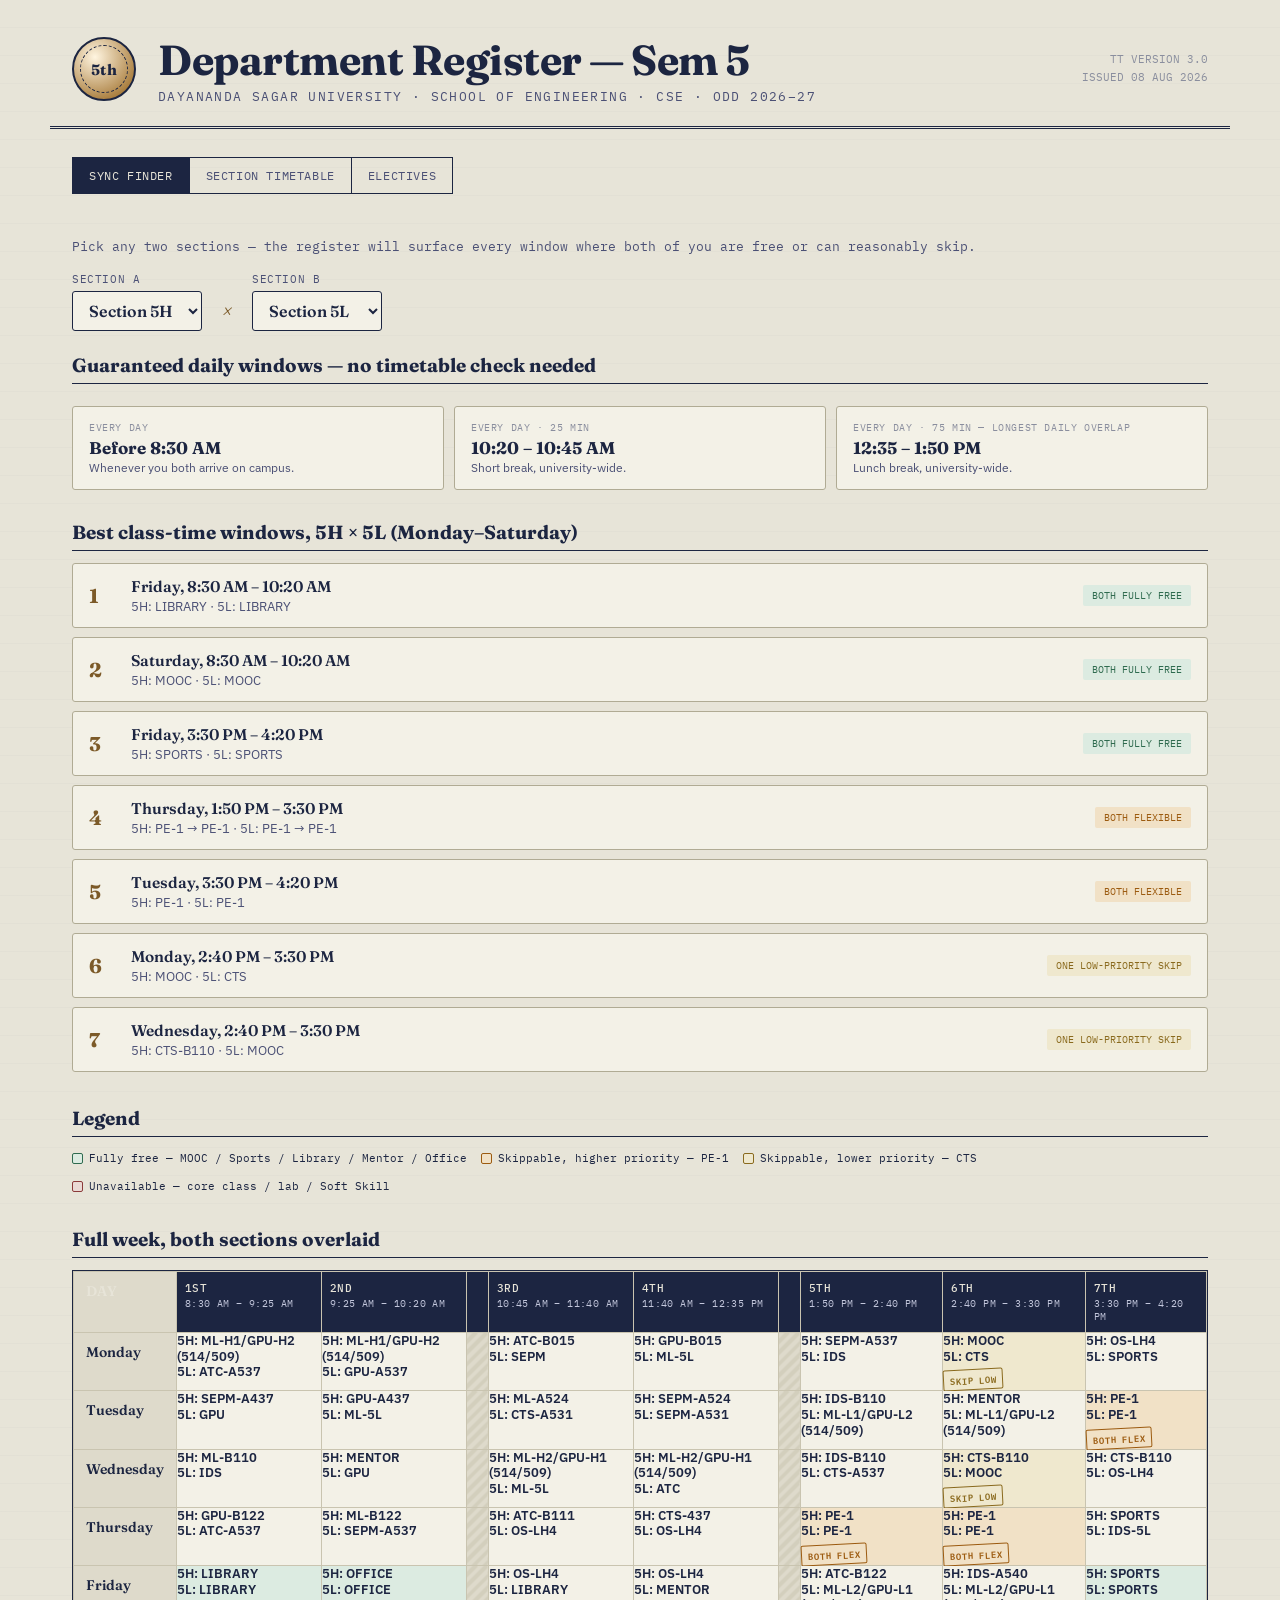
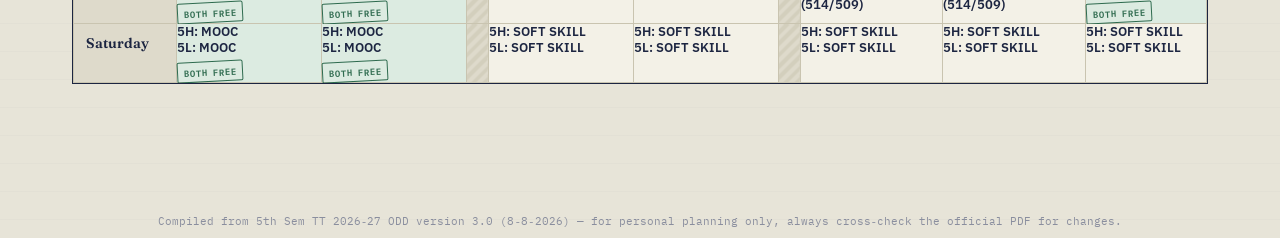
==== DSU_Sem5_Timetable_Site.html @ 432cd20d "Initial commit for Wormhole timetable" ====
<!DOCTYPE html>
<html lang="en">
<head>
<meta charset="UTF-8">
<meta name="viewport" content="width=device-width, initial-scale=1.0">
<title>5th Sem CSE — Register</title>
<link rel="preconnect" href="https://fonts.googleapis.com">
<link href="https://fonts.googleapis.com/css2?family=Fraunces:ital,opsz,wght@0,9..144,400;0,9..144,600;0,9..144,700;1,9..144,500&family=IBM+Plex+Sans:wght@400;500;600;700&family=IBM+Plex+Mono:wght@400;500;600&display=swap" rel="stylesheet">
<style>
  :root{
    --paper:#E7E4D8;
    --paper-2:#DEDACB;
    --card:#F3F1E7;
    --ink:#1C2541;
    --ink-soft:#4B5075;
    --ink-faint:#8A8E9E;
    --brass:#A97D3D;
    --brass-deep:#7C5A28;
    --free:#2F6B4F;
    --free-bg:#DCEBE1;
    --skiphigh:#9C5B10;
    --skiphigh-bg:#F1E1C6;
    --skiplow:#8A6A1E;
    --skiplow-bg:#EFE8CE;
    --locked:#8B3A3A;
    --locked-bg:#EAD9D4;
    --line:#C9C4B0;
    --line-strong:#B0AB94;
    --radius:3px;
  }
  *{box-sizing:border-box;}
  html{scroll-behavior:smooth;}
  body{
    margin:0;
    background:
      repeating-linear-gradient(180deg, transparent, transparent 27px, rgba(28,37,65,0.045) 28px),
      var(--paper);
    color:var(--ink);
    font-family:'IBM Plex Sans', sans-serif;
    -webkit-font-smoothing:antialiased;
  }
  a{color:inherit;}
  .wrap{max-width:1180px;margin:0 auto;padding:0 22px 90px;}

  /* ===== HEADER / LETTERHEAD ===== */
  header.letterhead{
    border-bottom:3px double var(--ink);
    padding:34px 22px 22px;
    max-width:1180px;
    margin:0 auto;
  }
  .letterhead-row{
    display:flex;
    align-items:center;
    gap:22px;
  }
  .seal{
    width:64px;height:64px;flex:0 0 64px;
    border-radius:50%;
    border:2px solid var(--ink);
    display:flex;align-items:center;justify-content:center;
    position:relative;
    background:radial-gradient(circle at 35% 30%, #fff5e0, var(--brass) 78%);
  }
  .seal:before{
    content:"";
    position:absolute;inset:6px;
    border:1px dashed var(--ink);
    border-radius:50%;
  }
  .seal span{
    font-family:'Fraunces', serif;
    font-weight:700;
    font-size:15px;
    color:var(--ink);
    letter-spacing:0.5px;
  }
  .letterhead h1{
    font-family:'Fraunces', serif;
    font-weight:700;
    font-size:clamp(28px,4.4vw,42px);
    margin:0 0 2px;
    letter-spacing:-0.5px;
  }
  .letterhead .sub{
    font-family:'IBM Plex Mono', monospace;
    font-size:12.5px;
    text-transform:uppercase;
    letter-spacing:1.4px;
    color:var(--ink-soft);
  }
  .letterhead .file-tag{
    margin-left:auto;
    text-align:right;
    font-family:'IBM Plex Mono', monospace;
    font-size:11px;
    color:var(--ink-faint);
    line-height:1.6;
  }

  /* ===== NAV ===== */
  nav.tabs{
    display:flex;
    gap:0;
    margin:28px auto 0;
    max-width:1180px;
    padding:0 22px;
    flex-wrap:wrap;
  }
  .navbtn{
    font-family:'IBM Plex Mono', monospace;
    font-size:12px;
    letter-spacing:0.6px;
    text-transform:uppercase;
    background:none;
    border:1px solid var(--ink);
    border-right:none;
    padding:10px 16px;
    cursor:pointer;
    color:var(--ink-soft);
  }
  nav.tabs .navbtn:last-child{border-right:1px solid var(--ink);}
  .navbtn.active{background:var(--ink);color:var(--paper);}
  .navbtn:hover:not(.active){background:rgba(28,37,65,0.08);}

  section.view{display:none;padding-top:26px;}
  section.view.active{display:block;}

  /* ===== SECTION PICKER (pigeonhole tags) ===== */
  .pigeonholes{
    display:flex;flex-wrap:wrap;gap:8px;margin:6px 0 26px;
  }
  .tag{
    font-family:'Fraunces', serif;
    font-weight:600;
    font-size:15px;
    padding:8px 14px 7px;
    background:var(--card);
    border:1px solid var(--line-strong);
    border-radius:var(--radius);
    cursor:pointer;
    position:relative;
    color:var(--ink-soft);
    box-shadow:2px 2px 0 rgba(28,37,65,0.06);
  }
  .tag small{display:block;font-family:'IBM Plex Mono',monospace;font-weight:400;font-size:9.5px;letter-spacing:0.5px;color:var(--ink-faint);margin-top:1px;}
  .tag.active{
    background:var(--ink);color:#fff;border-color:var(--ink);
    box-shadow:2px 2px 0 var(--brass);
  }
  .tag.active small{color:#cfd3e8;}

  .panel-title{
    font-family:'Fraunces', serif;
    font-weight:700;
    font-size:26px;
    margin:0 0 2px;
  }
  .panel-meta{
    font-family:'IBM Plex Mono', monospace;
    font-size:12.5px;
    color:var(--ink-soft);
    margin-bottom:18px;
    display:flex;gap:18px;flex-wrap:wrap;
  }
  .panel-meta b{color:var(--ink);}

  /* ===== TIMETABLE GRID ===== */
  .grid-scroll{overflow-x:auto;border:1px solid var(--ink);background:var(--card);}
  table.tt{border-collapse:collapse;width:100%;min-width:900px;}
  table.tt th, table.tt td{border:1px solid var(--line);padding:0;text-align:left;vertical-align:top;}
  table.tt thead th{
    background:var(--ink);color:var(--paper);
    font-family:'IBM Plex Mono',monospace;
    font-size:10.5px;letter-spacing:0.4px;text-transform:uppercase;
    padding:9px 8px;font-weight:500;
  }
  table.tt thead th .t{display:block;font-size:9.5px;color:#c3c7dc;margin-top:2px;font-weight:400;}
  table.tt th.daycol, table.tt td.daycol{
    background:var(--paper-2);
    font-family:'Fraunces',serif;font-weight:600;font-size:14px;
    padding:10px 12px;white-space:nowrap;
  }
  th.breakcol, td.breakcol{
    background:repeating-linear-gradient(135deg,var(--paper-2),var(--paper-2) 4px,#d3cfbd 4px,#d3cfbd 8px);
    width:22px;min-width:22px;
  }
  td.cell{padding:7px 8px;font-size:12.5px;position:relative;min-width:118px;}
  .cell .lbl{font-family:'IBM Plex Sans';font-weight:600;font-size:12.5px;line-height:1.25;color:var(--ink);}
  .stamp{
    display:inline-block;
    margin-top:5px;
    font-family:'IBM Plex Mono',monospace;
    font-size:9px;font-weight:600;letter-spacing:0.8px;text-transform:uppercase;
    padding:1.5px 6px;
    border:1.3px solid currentColor;
    border-radius:2px;
    transform:rotate(-3deg);
  }
  .cat-free .stamp{color:var(--free);}
  .cat-skiphigh .stamp{color:var(--skiphigh);}
  .cat-skiplow .stamp{color:var(--skiplow);}
  .cat-office .stamp{color:var(--locked);}
  td.cell.cat-free{background:var(--free-bg);}
  td.cell.cat-skiphigh{background:var(--skiphigh-bg);}
  td.cell.cat-skiplow{background:var(--skiplow-bg);}
  td.cell.cat-office{background:var(--locked-bg);}
  td.cell.cat-fixed{background:var(--card);}
  td.cell.cat-soft{background:var(--card);color:var(--ink-faint);}

  .legend{display:flex;flex-wrap:wrap;gap:14px;margin:14px 0 6px;font-family:'IBM Plex Mono',monospace;font-size:11px;}
  .legend span{display:inline-flex;align-items:center;gap:6px;}
  .swatch{width:11px;height:11px;border-radius:2px;display:inline-block;border:1px solid rgba(0,0,0,0.25);}

  /* ===== COURSE TABLE ===== */
  .courses{margin-top:34px;}
  h2.section-h{
    font-family:'Fraunces',serif;font-weight:700;font-size:19px;
    border-bottom:1.5px solid var(--ink);padding-bottom:6px;margin:0 0 12px;
  }
  table.courses-tbl{width:100%;border-collapse:collapse;background:var(--card);border:1px solid var(--line-strong);}
  table.courses-tbl th{
    text-align:left;background:var(--paper-2);font-family:'IBM Plex Mono',monospace;
    font-size:10.5px;text-transform:uppercase;letter-spacing:0.5px;padding:8px 10px;border:1px solid var(--line);
  }
  table.courses-tbl td{padding:9px 10px;border:1px solid var(--line);font-size:13px;vertical-align:top;}
  table.courses-tbl td.code{font-family:'IBM Plex Mono',monospace;font-size:11.5px;color:var(--ink-soft);white-space:nowrap;}
  table.courses-tbl tr.lab td{background:rgba(169,125,61,0.07);font-size:12px;color:var(--ink-soft);}
  table.courses-tbl tr.lab td.code{padding-left:22px;}

  /* ===== COMPARE VIEW ===== */
  .compare-controls{display:flex;gap:20px;align-items:flex-end;flex-wrap:wrap;margin-bottom:22px;}
  .select-block label{display:block;font-family:'IBM Plex Mono',monospace;font-size:10.5px;text-transform:uppercase;letter-spacing:0.6px;color:var(--ink-soft);margin-bottom:5px;}
  select{
    font-family:'Fraunces',serif;font-weight:600;font-size:16px;
    background:var(--card);border:1px solid var(--ink);padding:8px 12px;border-radius:var(--radius);color:var(--ink);
  }
  .versus{font-family:'Fraunces',serif;font-style:italic;font-size:20px;color:var(--brass-deep);padding-bottom:8px;}

  .daily-anchors{
    display:grid;grid-template-columns:repeat(auto-fit,minmax(190px,1fr));gap:10px;margin:22px 0 30px;
  }
  .anchor-card{
    border:1px solid var(--line-strong);background:var(--card);padding:14px 16px;border-radius:var(--radius);
  }
  .anchor-card .k{font-family:'IBM Plex Mono',monospace;font-size:10px;text-transform:uppercase;letter-spacing:0.6px;color:var(--ink-faint);}
  .anchor-card .v{font-family:'Fraunces',serif;font-weight:700;font-size:17px;margin-top:3px;}
  .anchor-card .d{font-size:12px;color:var(--ink-soft);margin-top:2px;}

  .rank-list{list-style:none;margin:0;padding:0;}
  .rank-item{
    display:flex;gap:14px;align-items:center;
    border:1px solid var(--line-strong);background:var(--card);
    padding:13px 16px;margin-bottom:9px;border-radius:var(--radius);
  }
  .rank-num{
    font-family:'Fraunces',serif;font-weight:700;font-size:20px;color:var(--brass-deep);
    width:28px;flex:0 0 28px;
  }
  .rank-body{flex:1;}
  .rank-when{font-family:'Fraunces',serif;font-weight:600;font-size:15.5px;}
  .rank-why{font-size:12.5px;color:var(--ink-soft);margin-top:2px;}
  .rank-score{font-family:'IBM Plex Mono',monospace;font-size:10px;text-transform:uppercase;padding:4px 9px;border-radius:2px;white-space:nowrap;}
  .score-3{background:var(--free-bg);color:var(--free);}
  .score-2{background:var(--skiphigh-bg);color:var(--skiphigh);}
  .score-1{background:var(--skiplow-bg);color:var(--skiplow);}

  footer{
    text-align:center;font-family:'IBM Plex Mono',monospace;font-size:11px;color:var(--ink-faint);
    padding:40px 20px 10px;
  }

  @media(max-width:640px){
    .letterhead-row{flex-wrap:wrap;}
    .file-tag{margin-left:0;text-align:left;}
    .panel-title{font-size:21px;}
  }

  :focus-visible{outline:2.5px solid var(--brass-deep);outline-offset:2px;}
</style>
</head>
<body>

<header class="letterhead">
  <div class="letterhead-row">
    <div class="seal"><span>5th</span></div>
    <div>
      <h1>Department Register — Sem 5</h1>
      <div class="sub">Dayananda Sagar University · School of Engineering · CSE · Odd 2026–27</div>
    </div>
    <div class="file-tag">TT VERSION 3.0<br>ISSUED 08&nbsp;AUG&nbsp;2026</div>
  </div>
</header>

<nav class="tabs">
  <button class="navbtn active" data-view="sync">Sync Finder</button>
  <button class="navbtn" data-view="section">Section Timetable</button>
  <button class="navbtn" data-view="electives">Electives</button>
</nav>

<div class="wrap">

  <!-- ===================== SYNC FINDER VIEW ===================== -->
  <section class="view active" id="view-sync">
    <p class="panel-meta" style="margin-top:18px;">Pick any two sections — the register will surface every window where both of you are free or can reasonably skip.</p>

    <div class="compare-controls">
      <div class="select-block">
        <label>Section A</label>
        <select id="secA"></select>
      </div>
      <div class="versus">×</div>
      <div class="select-block">
        <label>Section B</label>
        <select id="secB"></select>
      </div>
    </div>

    <h2 class="section-h">Guaranteed daily windows — no timetable check needed</h2>
    <div class="daily-anchors">
      <div class="anchor-card"><div class="k">Every day</div><div class="v">Before 8:30 AM</div><div class="d">Whenever you both arrive on campus.</div></div>
      <div class="anchor-card"><div class="k">Every day · 25 min</div><div class="v">10:20 – 10:45 AM</div><div class="d">Short break, university-wide.</div></div>
      <div class="anchor-card"><div class="k">Every day · 75 min — longest daily overlap</div><div class="v">12:35 – 1:50 PM</div><div class="d">Lunch break, university-wide.</div></div>
    </div>

    <h2 class="section-h" id="rankHeading">Best class-time windows, Monday–Saturday</h2>
    <ol class="rank-list" id="rankList"></ol>

    <h2 class="section-h" style="margin-top:34px;">Legend</h2>
    <div class="legend">
      <span><span class="swatch" style="background:var(--free-bg);border-color:var(--free)"></span> Fully free — MOOC / Sports / Library / Mentor / Office</span>
      <span><span class="swatch" style="background:var(--skiphigh-bg);border-color:var(--skiphigh)"></span> Skippable, higher priority — PE-1</span>
      <span><span class="swatch" style="background:var(--skiplow-bg);border-color:var(--skiplow)"></span> Skippable, lower priority — CTS</span>
      <span><span class="swatch" style="background:var(--locked-bg);border-color:var(--locked)"></span> Unavailable — core class / lab / Soft Skill</span>
    </div>

    <h2 class="section-h" style="margin-top:34px;">Full week, both sections overlaid</h2>
    <div class="grid-scroll">
      <table class="tt" id="compareTable"></table>
    </div>
  </section>

  <!-- ===================== SECTION TIMETABLE VIEW ===================== -->
  <section class="view" id="view-section">
    <div class="pigeonholes" id="pigeonholes"></div>

    <h2 class="panel-title" id="secTitle">—</h2>
    <div class="panel-meta" id="secMeta"></div>

    <div class="grid-scroll">
      <table class="tt" id="secTable"></table>
    </div>

    <div class="legend">
      <span><span class="swatch" style="background:var(--free-bg);border-color:var(--free)"></span> Free / Office</span>
      <span><span class="swatch" style="background:var(--skiphigh-bg);border-color:var(--skiphigh)"></span> PE-1 (skippable)</span>
      <span><span class="swatch" style="background:var(--skiplow-bg);border-color:var(--skiplow)"></span> CTS (skippable)</span>
      <span><span class="swatch" style="background:var(--card);border-color:var(--line-strong)"></span> Core class / Lab / Soft Skill</span>
    </div>

    <div class="courses">
      <h2 class="section-h">Courses &amp; Faculty</h2>
      <table class="courses-tbl">
        <thead><tr><th style="width:110px;">Code</th><th>Course</th><th>Faculty</th></tr></thead>
        <tbody id="courseBody"></tbody>
      </table>
    </div>
  </section>

  <!-- ===================== ELECTIVES VIEW ===================== -->
  <section class="view" id="view-electives">
    <h2 class="panel-title">Professional Elective I</h2>
    <div class="panel-meta">Choose your elective faculty &amp; room — same slot across every section (see your own timetable for the day/period).</div>
    <table class="courses-tbl" id="electiveTbl">
      <thead><tr><th style="width:70px;">No.</th><th>Course</th><th>Faculty</th><th style="width:90px;">Room</th></tr></thead>
      <tbody></tbody>
    </table>
  </section>

</div>

<footer>Compiled from 5th Sem TT 2026‑27 ODD version 3.0 (8‑8‑2026) — for personal planning only, always cross‑check the official PDF for changes.</footer>

<script>
/* ===================== DATA ===================== */
const PERIODS = [
  {start:"8:30 AM",  end:"9:25 AM",  label:"1st"},
  {start:"9:25 AM",  end:"10:20 AM", label:"2nd"},
  {start:"10:45 AM", end:"11:40 AM", label:"3rd"},
  {start:"11:40 AM", end:"12:35 PM", label:"4th"},
  {start:"1:50 PM",  end:"2:40 PM",  label:"5th"},
  {start:"2:40 PM",  end:"3:30 PM",  label:"6th"},
  {start:"3:30 PM",  end:"4:20 PM",  label:"7th"},
];
const DAYS = ["Monday","Tuesday","Wednesday","Thursday","Friday","Saturday"];
const SOFT = ["SOFT SKILL","SOFT SKILL","SOFT SKILL","SOFT SKILL","SOFT SKILL"];

const SECTIONS = {
  A:{advisor:"Prof. Namyapriya D",room:"A424",
    days:{
      Monday:["ML-A1/GPU-A2 (513/508)","ML-A1/GPU-A2 (513/508)","SEMP","ATC","OS-LH4","OS-LH4","SPORTS"],
      Tuesday:["IDS","SEMP","ML","GPU","CTS","CTS","PE-1"],
      Wednesday:["ML","GPU","IDS","OFFICE","MOOC","IDS","OFFICE"],
      Thursday:["ATC","GPU","SEMP","CTS","PE-1","PE-1","LIBRARY"],
      Friday:["ATC","ML","ML-A2/GPU-A1 (513/508)","ML-A2/GPU-A1 (513/508)","MENTOR","OS-LH4","SPORTS"],
      Saturday:["MOOC","MOOC",...SOFT],
    },
    courses:[
      {code:"24CS3501",name:"GPU Architecture & Programming",faculty:"Prof. Namyapriya D",labs:[
        {tag:"Lab 5A1",faculty:"Prof. Namyapriya D, Prof. Megha H N, Prof. Sagarika Biswas, Samson Alemayehu"},
        {tag:"Lab 5A2",faculty:"Prof. Namyapriya D, Prof. Sushma D S, Prof. Sriparna Paul, Prof. Anuj Patidar"},
      ]},
      {code:"24CS3502",name:"AI-Driven Software Engineering & PM",faculty:"Dr. Rajesh Agarwal"},
      {code:"24CS3503",name:"Machine Learning",faculty:"Prof. Shravankumar Dhangi",labs:[
        {tag:"Lab 5A1",faculty:"Dr. K Vengatesan, Dr. George Fernandez, Prof. Anurag Gupta, Tewodrose Tilahun Dejen"},
        {tag:"Lab 5A2",faculty:"Dr. K Vengatesan, Prof. Chethan K S, Dr. Chavva Subba Reddy, Tewodrose Tilahun Dejen"},
      ]},
      {code:"24CS3504",name:"Introduction to Data Science",faculty:"Dr. Naresh P"},
      {code:"24CS3505",name:"Operating Systems",faculty:"Dr. Nandini K"},
      {code:"24CS3506",name:"Automata Theory & Compiler Design",faculty:"Prof. Gaurav Kumar"},
      {code:"24CS35XX",name:"Professional Elective I / MOOC",faculty:"See Electives tab"},
      {code:"24CS3507",name:"Cognitive & Technical Skills–V",faculty:"—"},
    ]},

  B:{advisor:"Prof. Bharath B",room:"A431",
    days:{
      Monday:["ML","GPU","SEPM","IDS","OS-LH4","OS-LH4","SPORTS"],
      Tuesday:["ML-B1/GPU-B2 (513/508)","ML-B1/GPU-B2 (513/508)","CTS","ML","ATC","MOOC","PE-1"],
      Wednesday:["IDS","ATC","GPU","SEPM","CTS","CTS","MENTOR"],
      Thursday:["GPU","IDS","ML-B2/GPU-B1 (513/508)","ML-B2/GPU-B1 (513/508)","PE-1","PE-1","LIBRARY"],
      Friday:["ATC","ML","SEPM","OFFICE","MENTOR","OS-LH4","SPORTS"],
      Saturday:["MOOC","MOOC",...SOFT],
    },
    courses:[
      {code:"24CS3501",name:"GPU Architecture & Programming",faculty:"Dr Benaka Santhosha.S",labs:[
        {tag:"Lab 5B1",faculty:"Dr Benaka Santhosha.S, Prof. Santhosh M, Prof. Zunaid Akhtar, Aklilu Teklemariam Gossa"},
        {tag:"Lab 5B2",faculty:"Dr Benaka Santhosha.S, Prof. Santhosh M, Prof. Sumy Joseph, Prof. Rumpa Chakraborty"},
      ]},
      {code:"24CS3502",name:"AI-Driven Software Engineering & PM",faculty:"Prof. Bharath B"},
      {code:"24CS3503",name:"Machine Learning",faculty:"Prof. Manoj Kumar N I",labs:[
        {tag:"Lab 5B1",faculty:"Prof. Manoj Kumar N I, Prof. Pooja shree H R, Prof. Anupriya Bhushan, Tewodrose Tilahun Dejen"},
        {tag:"Lab 5B2",faculty:"Prof. Manoj Kumar N I, Prof. Chethan K S, Prof. Ritika Kumari, Dr. Girisha G S"},
      ]},
      {code:"24CS3504",name:"Introduction to Data Science",faculty:"Dr. Shahin Fatima"},
      {code:"24CS3505",name:"Operating Systems",faculty:"Dr. Girisha G S"},
      {code:"24CS3506",name:"Automata Theory & Compiler Design",faculty:"Prof Abhisek Midya"},
      {code:"24CS35XX",name:"Professional Elective I / MOOC",faculty:"See Electives tab"},
      {code:"24CS3507",name:"Cognitive & Technical Skills–V",faculty:"—"},
    ]},

  C:{advisor:"Prof. Soham Ghosh",room:"A432",
    days:{
      Monday:["IDS","ATC","ML-C1/GPU-C2 (513/508)","ML-C1/GPU-C2 (513/508)","OS-LH4","OS-LH4","SPORTS"],
      Tuesday:["ML","CTS","SEPM","GPU","IDS","MOOC","PE-1"],
      Wednesday:["ML-C2/GPU-C1 (513/508)","ML-C2/GPU-C1 (513/508)","ATC","ML","CTS","CTS","MENTOR"],
      Thursday:["SEPM","GPU","MENTOR","IDS","PE-1","PE-1","LIBRARY"],
      Friday:["ML","OFFICE","ATC","GPU","SEPM-A424","OS-LH4","SPORTS"],
      Saturday:["MOOC","MOOC",...SOFT],
    },
    courses:[
      {code:"24CS3501",name:"GPU Architecture & Programming",faculty:"Prof. Santhosh M (Room A432)",labs:[
        {tag:"Lab 5C1",faculty:"Prof. Santhosh M, Prof. Sruthi Yapalaparvi, Prof. Ritika Kumari"},
        {tag:"Lab 5C2",faculty:"Prof. Santhosh M, Dr. Benaka Santhosha.S, Prof. Ritika Kumari"},
      ]},
      {code:"24CS3502",name:"AI-Driven Software Engineering & PM",faculty:"Prof. D. Karthik Naik"},
      {code:"24CS3503",name:"Machine Learning",faculty:"Dr Meenakshi Malhotra",labs:[
        {tag:"Lab 5C1",faculty:"Dr. Meenakshi Malhotra, Prof. Fenita F, Prof. Rumpa Chakraborty, Biruk Wodajo Talacho"},
        {tag:"Lab 5C2",faculty:"Dr. Meenakshi Malhotra, Prof. Mayank Kumar, Prof. Akmal Ahmed, Biruk Wodajo Talacho"},
      ]},
      {code:"24CS3504",name:"Introduction to Data Science",faculty:"Prof. Soham Ghosh"},
      {code:"24CS3505",name:"Operating Systems",faculty:"Ritik Vijaykumar Chhatwani"},
      {code:"24CS3506",name:"Automata Theory & Compiler Design",faculty:"Prof. Pritam Biswas"},
      {code:"24CS35XX",name:"Professional Elective I / MOOC",faculty:"See Electives tab"},
      {code:"24CS3507",name:"Cognitive & Technical Skills–V",faculty:"—"},
    ]},

  D:{advisor:"Prof. Ritik Chhatwani",room:"A433",
    days:{
      Monday:["CTS-A533","ML-A533","GPU","SEPM","ML-D2/GPU-D1 (513/508)","ML-D2/GPU-D1 (513/508)","SPORTS"],
      Tuesday:["OS-LH4","OS-LH4","ML","IDS","ATC","CTS","PE-1"],
      Wednesday:["CTS","GPU","IDS","SEPM","ATC","MOOC","MENTOR"],
      Thursday:["ML-D1/GPU-D2 (513/508)","ML-D1/GPU-D2 (513/508)","SEPM","OFFICE","PE-1","PE-1","SPORTS"],
      Friday:["GPU","ATC","ML","OFFICE","IDS-431","SPORTS","OS-LH4"],
      Saturday:["MOOC","MOOC",...SOFT],
    },
    courses:[
      {code:"24CS3501",name:"GPU Architecture & Programming",faculty:"Prof. Shubhra Jyoti Paul",labs:[
        {tag:"Lab 5D1",faculty:"Prof. Shubhra Jyoti Paul, Prof. Md Zafar Imam, Prof. Manas Singha, Prof. Sriparna Paul"},
        {tag:"Lab 5D2",faculty:"Prof. Shubhra Jyoti Paul, Dr. Nandini K, Prof. Rumpa Chakraborty, Prof. Md Zafar Imam"},
      ]},
      {code:"24CS3502",name:"AI-Driven Software Engineering & PM",faculty:"Prof. Shubham Mishra"},
      {code:"24CS3503",name:"Machine Learning",faculty:"Dr. Kumar Dilip",labs:[
        {tag:"Lab 5D1",faculty:"Dr. Gowdham C, Prof. Pooja shree H R, Prof. Akmal Ahmed"},
        {tag:"Lab 5D2",faculty:"Dr. Gowdham C, Prof. Pooja shree H R, Dr. Naresh P"},
      ]},
      {code:"24CS3504",name:"Introduction to Data Science",faculty:"Prof. Smriti Bharti"},
      {code:"24CS3505",name:"Operating Systems",faculty:"Prof. Chandan Maji"},
      {code:"24CS3506",name:"Automata Theory & Compiler Design",faculty:"Prof. Sharath H A"},
      {code:"24CS35XX",name:"Professional Elective I / MOOC",faculty:"See Electives tab"},
      {code:"24CS3507",name:"Cognitive & Technical Skills–V",faculty:"—"},
    ]},

  E:{advisor:"Prof. Muthu Bala N",room:"A437",
    days:{
      Monday:["GPU","SEPM","ML","IDS","CTS-A540","MOOC","SPORTS"],
      Tuesday:["OS-LH4","OS-LH4","ML-E1/GPU-E2 (513/508)","ML-E1/GPU-E2 (513/508)","CTS","MENTOR","PE-1"],
      Wednesday:["SEPM","ML","GPU","IDS","ATC","CTS","LIBRARY"],
      Thursday:["ML","SEPM","LIBRARY","OFFICE","PE-1","PE-1","SPORTS"],
      Friday:["ATC","IDS","ATC","GPU","ML-E2/GPU-E1 (513/508)","ML-E2/GPU-E1 (513/508)","OS-LH4"],
      Saturday:["MOOC","MOOC",...SOFT],
    },
    courses:[
      {code:"24CS3501",name:"GPU Architecture & Programming",faculty:"Prof. Dipanjan Bhattacharjee",labs:[
        {tag:"Lab 5E1",faculty:"Prof. Dipanjan Bhattacharjee, Prof. Prolay Biswas, Prof. Spardha Sahu, Samson Alemayehu"},
        {tag:"Lab 5E2",faculty:"Prof. Dipanjan Bhattacharjee, Prof. Prolay Biswas, Prof. Spardha Sahu, Samson Alemayehu"},
      ]},
      {code:"24CS3502",name:"AI-Driven Software Engineering & PM",faculty:"Prof. Vishwas D B"},
      {code:"24CS3503",name:"Machine Learning",faculty:"Prof. Muthu Bala N",labs:[
        {tag:"Lab 5E1",faculty:"Prof. Muthu Bala N, Prof. Bharath B, Prof. Kriti Bakshi, Biruk Wodajo Talacho"},
        {tag:"Lab 5E2",faculty:"Prof. Muthu Bala N, Prof. Bharath B, Prof. Kriti Bakshi, Biruk Wodajo Talacho"},
      ]},
      {code:"24CS3504",name:"Introduction to Data Science",faculty:"Prof. Pedda Nagyalla Maddaiah"},
      {code:"24CS3505",name:"Operating Systems",faculty:"Prof. Arpita Paria"},
      {code:"24CS3506",name:"Automata Theory & Compiler Design",faculty:"Prof. Pooja Shree H R"},
      {code:"24CS35XX",name:"Professional Elective I / MOOC",faculty:"See Electives tab"},
      {code:"24CS3507",name:"Cognitive & Technical Skills–V",faculty:"—"},
    ]},

  F:{advisor:"Prof. Sweta Chopdar",room:"A438",
    days:{
      Monday:["ML","GPU","SEPM","IDS","MOOC","LIBRARY","SPORTS"],
      Tuesday:["OS-LH4","OS-LH4","ML","CTS","ML-F2/GPU-F1 (513/508)","ML-F2/GPU-F1 (513/508)","PE-1"],
      Wednesday:["ATC","IDS","ML-F1/GPU-F2 (513/508)","ML-F1/GPU-F2 (513/508)","CTS","CTS","MENTOR"],
      Thursday:["IDS","SEPM","ATC","GPU","PE-1","PE-1","SPORTS"],
      Friday:["ATC","SEPM","ML","GPU","OFFICE","MENTOR","OS-LH4"],
      Saturday:["MOOC","MOOC",...SOFT],
    },
    courses:[
      {code:"24CS3501",name:"GPU Architecture & Programming",faculty:"Prof. Mala B A",labs:[
        {tag:"Lab 5F1",faculty:"Prof. Mala B A, Prof. Soram Wanglen, Prof. Divyanshu Verma(2), Prof. Md Zafar Imam"},
        {tag:"Lab 5F2",faculty:"Prof. Mala B A, Prof. Sriparna Paul, Prof. Sagarika Biswas, Aklilu Teklemariam Gossa"},
      ]},
      {code:"24CS3502",name:"AI-Driven Software Engineering & PM",faculty:"Dr. V. Karuppuchamy"},
      {code:"24CS3503",name:"Machine Learning",faculty:"Prof. Sumy Joseph",labs:[
        {tag:"Lab 5F1",faculty:"Prof. Sumy Joseph, Dr. George Fernandez, Prof. Anupriya Bhushan"},
        {tag:"Lab 5F2",faculty:"Prof. Sumy Joseph, Prof. Shilpa Sudheendran, Prof. Bikram Jit Saha"},
      ]},
      {code:"24CS3504",name:"Introduction to Data Science",faculty:"Prof. Sweta Chopdar"},
      {code:"24CS3505",name:"Operating Systems",faculty:"Dr. Naitik S T"},
      {code:"24CS3506",name:"Automata Theory & Compiler Design",faculty:"Prof. Sushma D S"},
      {code:"24CS35XX",name:"Professional Elective I / MOOC",faculty:"See Electives tab"},
      {code:"24CS3507",name:"Cognitive & Technical Skills–V",faculty:"—"},
    ]},

  G:{advisor:"Prof. Chandan Maji",room:"B112",
    days:{
      Monday:["ATC","ML","SEMP","IDS","GPU","MOOC","OS-LH4"],
      Tuesday:["ATC-A438","GPU-A438","IDS-A437","CTS-A437","LIBRARY","MENTOR","PE-1"],
      Wednesday:["ML","IDS","ATC-A438","CTS-A438","ML-G2/GPU-G1 (513/508)","ML-G2/GPU-G1 (513/508)","SPORTS"],
      Thursday:["ML","SEPM","CTS-A431","GPU-A431","PE-1","PE-1","MENTOR"],
      Friday:["ML-G1/GPU-G2 (513/508)","ML-G1/GPU-G2 (513/508)","OS-LH4","OS-LH4","SEPM","OFFICE","SPORTS"],
      Saturday:["MOOC","MOOC",...SOFT],
    },
    courses:[
      {code:"24CS3501",name:"GPU Architecture & Programming",faculty:"Prof. Shraddha Choudhary",labs:[
        {tag:"Lab 5G1",faculty:"Prof. Shraddha Choudhary, Prof. Namyapriya D, Prof. Ghulam Haider, Solomon Tsegay Nibret"},
        {tag:"Lab 5G2",faculty:"Prof. Shraddha Choudhary, Dr. T.Gayathri, Prof. Zunaid Akhtar, Solomon Tsegay Nibret"},
      ]},
      {code:"24CS3502",name:"AI-Driven Software Engineering & PM",faculty:"Dr. Chavva Subba Reddy"},
      {code:"24CS3503",name:"Machine Learning",faculty:"Prof. Sonali Bairagi",labs:[
        {tag:"Lab 5G1",faculty:"Prof. Sonali Bairagi, Dr. Damodharan D, Prof. Saurav Kumar"},
        {tag:"Lab 5G2",faculty:"Prof. Sonali Bairagi, Dr. Kumar Dilip, Prof. Muthu Bala N, Prof. Arpita Paria"},
      ]},
      {code:"24CS3504",name:"Introduction to Data Science",faculty:"Prof Prateek Jha"},
      {code:"24CS3505",name:"Operating Systems",faculty:"Prof. Harsh Jha"},
      {code:"24CS3506",name:"Automata Theory & Compiler Design",faculty:"Prof. Megha H N"},
      {code:"24CS35XX",name:"Professional Elective I / MOOC",faculty:"See Electives tab"},
      {code:"24CS3507",name:"Cognitive & Technical Skills–V",faculty:"—"},
    ]},

  H:{advisor:"Prof. Praveen Gopal Gaonkar",room:"B015, B110, B122",
    days:{
      Monday:["ML-H1/GPU-H2 (514/509)","ML-H1/GPU-H2 (514/509)","ATC-B015","GPU-B015","SEPM-A537","MOOC","OS-LH4"],
      Tuesday:["SEPM-A437","GPU-A437","ML-A524","SEPM-A524","IDS-B110","MENTOR","PE-1"],
      Wednesday:["ML-B110","MENTOR","ML-H2/GPU-H1 (514/509)","ML-H2/GPU-H1 (514/509)","IDS-B110","CTS-B110","CTS-B110"],
      Thursday:["GPU-B122","ML-B122","ATC-B111","CTS-437","PE-1","PE-1","SPORTS"],
      Friday:["LIBRARY","OFFICE","OS-LH4","OS-LH4","ATC-B122","IDS-A540","SPORTS"],
      Saturday:["MOOC","MOOC",...SOFT],
    },
    courses:[
      {code:"24CS3501",name:"GPU Architecture & Programming",faculty:"Prof. Abhishek Kumar Pandey",labs:[
        {tag:"Lab 5H1",faculty:"Prof. Abhishek Kumar Pandey, Prof. Sushma D S, Samson Alemayehu"},
        {tag:"Lab 5H2",faculty:"Prof. Abhishek Kumar Pandey, Dr. Gousia Thahniyath, Dr. Gowdham C, Prof. Tarun Saini"},
      ]},
      {code:"24CS3502",name:"AI-Driven Software Engineering & PM",faculty:"Prof. Diana George"},
      {code:"24CS3503",name:"Machine Learning",faculty:"Prof. Shilpa Sudheendran",labs:[
        {tag:"Lab 5H1",faculty:"Prof. Shilpa Sudheendran, Prof. Sandipan Laha, Prof. Sweta Chopdar"},
        {tag:"Lab 5H2",faculty:"Prof. Shilpa Sudheendran, Prof. Pooja shree H R, Dr. Chavva Subba Reddy"},
      ]},
      {code:"24CS3504",name:"Introduction to Data Science",faculty:"Dr. Gowdham C"},
      {code:"24CS3505",name:"Operating Systems",faculty:"Prof. Yashpal Gupta S"},
      {code:"24CS3506",name:"Automata Theory & Compiler Design",faculty:"Prof. A Prakash"},
      {code:"24CS35XX",name:"Professional Elective I / MOOC",faculty:"See Electives tab"},
      {code:"24CS3507",name:"Cognitive & Technical Skills–V",faculty:"—"},
    ]},

  I:{advisor:"Prof. Gaurav Kumar",room:"B111",
    days:{
      Monday:["ML-A541","IDS-A541","ML-I1/GPU-I2 (514/509)","ML-I1/GPU-I2 (514/509)","ATC","MOOC","OS-LH4"],
      Tuesday:["ATC","GPU","ML","SEPM","IDS","MENTOR","PE-1"],
      Wednesday:["SEPM","GPU","CTS","ML","SEPM","IDS","SPORTS"],
      Thursday:["ML-I2/GPU-I1 (514/509)","ML-I2/GPU-I1 (514/509)","OFFICE","ATC-A433","PE-1","PE-1","GPU"],
      Friday:["LIBRARY","MENTOR","OS-LH4","OS-LH4","CTS-A433","CTS-A433","SPORTS"],
      Saturday:["MOOC","MOOC",...SOFT],
    },
    courses:[
      {code:"24CS3501",name:"GPU Architecture & Programming",faculty:"Dr. Chetan V Sagarnal",labs:[
        {tag:"Lab 5I1",faculty:"Dr. Chetan V Sagarnal, Prof. Sagarika Biswas, Prof. Sriparna Paul, Girmay Tekle Berhe"},
        {tag:"Lab 5I2",faculty:"Dr. Chetan V Sagarnal, Prof. Debjit Pahari, Prof. Pabitra Kundu, Girmay Tekle Berhe"},
      ]},
      {code:"24CS3502",name:"AI-Driven Software Engineering & PM",faculty:"Dr. Damodharan D"},
      {code:"24CS3503",name:"Machine Learning",faculty:"Dr. Guruprasad M S",labs:[
        {tag:"Lab 5I1",faculty:"Dr. Guruprasad M S, Prof. Yashpal Gupta S, Prof. Kriti Bakshi"},
        {tag:"Lab 5I2",faculty:"Dr. Guruprasad M S, Prof. Yashpal Gupta S, Prof. Kriti Bakshi, Dr. George Fernandez"},
      ]},
      {code:"24CS3504",name:"Introduction to Data Science",faculty:"Dr. Tanvir H Sardar"},
      {code:"24CS3505",name:"Operating Systems",faculty:"Dr. Rupam Bhagawati"},
      {code:"24CS3506",name:"Automata Theory & Compiler Design",faculty:"Prof. Shubham Upadhyay"},
      {code:"24CS35XX",name:"Professional Elective I / MOOC",faculty:"See Electives tab"},
      {code:"24CS3507",name:"Cognitive & Technical Skills–V",faculty:"—"},
    ]},

  J:{advisor:"Prof. Prateek Jha",room:"A520",
    days:{
      Monday:["IDS-A531","GPU-A531","ML","ATC","MENTOR","CTS-A532","SPORTS"],
      Tuesday:["ML-J1/GPU-J2 (514/509)","ML-J1/GPU-J2 (514/509)","ML","GPU","IDS","SEPM","PE-1"],
      Wednesday:["ML","ATC","SEPM-A531","IDS-A531","CTS-A532","MOOC","OS-LH4"],
      Thursday:["ATC","GPU","OS-LH4","OS-LH4","PE-1","PE-1","MENTOR"],
      Friday:["LIBRARY","OFFICE","ML-J2/GPU-J1 (514/509)","ML-J2/GPU-J1 (514/509)","SEPM","CTS","SPORTS"],
      Saturday:["MOOC","MOOC",...SOFT],
    },
    courses:[
      {code:"24CS3501",name:"GPU Architecture & Programming",faculty:"Prof. Md Zafar Imam",labs:[
        {tag:"Lab 5J1",faculty:"Prof. Zunaid Akhtar, Dr. Gowdham C, Prof. Harijit Tripura, Girmay Tekle Berhe"},
        {tag:"Lab 5J2",faculty:"Prof. Zunaid Akhtar, Prof. Shravankumar Dhangi, Prof. Shubham Mishra, Girmay Tekle Berhe"},
      ]},
      {code:"24CS3502",name:"AI-Driven Software Engineering & PM",faculty:"Dr. Mouleeswaran SK"},
      {code:"24CS3503",name:"Machine Learning",faculty:"Dr. Bipin Kumar Rai",labs:[
        {tag:"Lab 5J1",faculty:"Dr. Shahin Fatima, Dr. Damodharan D, Dr. Chavva Subba Reddy"},
        {tag:"Lab 5J2",faculty:"Dr. Shahin Fatima, Dr. V Karuppuchamy, Prof. Anuj Patidar"},
      ]},
      {code:"24CS3504",name:"Introduction to Data Science",faculty:"Dr. Arunkumar Gopu"},
      {code:"24CS3505",name:"Operating Systems",faculty:"Dr. Prabhakar M"},
      {code:"24CS3506",name:"Automata Theory & Compiler Design",faculty:"Prof. Spardha Sahu"},
      {code:"24CS35XX",name:"Professional Elective I / MOOC",faculty:"See Electives tab"},
      {code:"24CS3507",name:"Cognitive & Technical Skills–V",faculty:"—"},
    ]},

  K:{advisor:"Prof. Megha H N",room:"A521",
    days:{
      Monday:["ATC-A532","SEPM-A532","ML","IDS","MOOC","GPU","SPORTS"],
      Tuesday:["ATC-A532","SEPM","ML-K2/GPU-K1 (514/509)","ML-K2/GPU-K1 (514/509)","IDS-A524","CTS-A524","PE-1"],
      Wednesday:["GPU","ML","ATC","SEPM","IDS","LIBRARY","OS-LH4"],
      Thursday:["GPU","CTS","OS-LH4","OS-LH4","PE-1","PE-1","SPORTS"],
      Friday:["ML-K1/GPU-K2 (514/509)","ML-K1/GPU-K2 (514/509)","SPORTS","SPORTS","ML","CTS","SPORTS"],
      Saturday:["MOOC","MOOC",...SOFT],
    },
    courses:[
      {code:"24CS3501",name:"GPU Architecture & Programming",faculty:"Dr. Shashikiran V",labs:[
        {tag:"Lab 5K1",faculty:"Dr. Shashikiran V, Dr. Nandini K, Prof. Mala B A, Aklilu Teklemariam Gossa"},
        {tag:"Lab 5K2",faculty:"Dr. Shashikiran V, Prof. Rumpa Chakraborty, Prof. Ritika Kumari, Aklilu Teklemariam Gossa"},
      ]},
      {code:"24CS3502",name:"AI-Driven Software Engineering & PM",faculty:"Prof. Tanaya Bala Behera"},
      {code:"24CS3503",name:"Machine Learning",faculty:"Prof. Bikram Jit Saha",labs:[
        {tag:"Lab 5K1",faculty:"Prof. Bikram Jit Saha, Prof. Diana George, Prof. Nafees Raza"},
        {tag:"Lab 5K2",faculty:"Prof. Fenita F, Prof. Nafees Raza, Dr. V Karuppuchamy"},
      ]},
      {code:"24CS3504",name:"Introduction to Data Science",faculty:"Prof. Rohit Kumar Singh"},
      {code:"24CS3505",name:"Operating Systems",faculty:"Dr. Basavaraj N Hiremath"},
      {code:"24CS3506",name:"Automata Theory & Compiler Design",faculty:"Prof. Kriti Bakshi"},
      {code:"24CS35XX",name:"Professional Elective I / MOOC",faculty:"See Electives tab"},
      {code:"24CS3507",name:"Cognitive & Technical Skills–V",faculty:"—"},
    ]},

  L:{advisor:"Prof. Anisha Dawar",room:"A522",
    days:{
      Monday:["ATC-A537","GPU-A537","SEPM","ML-5L","IDS","CTS","SPORTS"],
      Tuesday:["GPU","ML-5L","CTS-A531","SEPM-A531","ML-L1/GPU-L2 (514/509)","ML-L1/GPU-L2 (514/509)","PE-1"],
      Wednesday:["IDS","GPU","ML-5L","ATC","CTS-A537","MOOC","OS-LH4"],
      Thursday:["ATC-A537","SEPM-A537","OS-LH4","OS-LH4","PE-1","PE-1","IDS-5L"],
      Friday:["LIBRARY","OFFICE","LIBRARY","MENTOR","ML-L2/GPU-L1 (514/509)","ML-L2/GPU-L1 (514/509)","SPORTS"],
      Saturday:["MOOC","MOOC",...SOFT],
    },
    courses:[
      {code:"24CS3501",name:"GPU Architecture & Programming",faculty:"Prof. Priya Pudke",labs:[
        {tag:"Lab 5L1",faculty:"Prof. Priya Pudke, Prof. Tarun Saini, Prof. Goutham T R, Solomon Tsegay Nibret"},
        {tag:"Lab 5L2",faculty:"Prof. Priya Pudke, Dr. Chetan V Sagarnal, Prof. Sushma D S, Solomon Tsegay Nibret"},
      ]},
      {code:"24CS3502",name:"AI-Driven Software Engineering & PM",faculty:"Dr. Senthil Kumar"},
      {code:"24CS3503",name:"Machine Learning",faculty:"Prof. Yashaswini H C",labs:[
        {tag:"Lab 5L1",faculty:"Prof. Yashaswini H C, Dr. Shadab Siddiqui, Prof. Sonali Bairagi, Tewodrose Tilahun Dejen"},
        {tag:"Lab 5L2",faculty:"Prof. Yashaswini H C, Prof. Manoj Kumar N I, Prof. Sonali Bairagi"},
      ]},
      {code:"24CS3504",name:"Introduction to Data Science",faculty:"Prof. Ayush Yadav"},
      {code:"24CS3505",name:"Operating Systems",faculty:"Prof. Anisha Dawar"},
      {code:"24CS3506",name:"Automata Theory & Compiler Design",faculty:"Prof. Prolay Biswas"},
      {code:"24CS35XX",name:"Professional Elective I / MOOC",faculty:"See Electives tab"},
      {code:"24CS3507",name:"Cognitive & Technical Skills–V",faculty:"—"},
    ]},
};

const ELECTIVES = [
  {no:1,name:"24CS3508 — AI for Business Analytics",rows:[
    ["Prof. Sruthi Yapalaparvi","A424"],["Prof. Pooja shree H R","A431"],["Prof. Goutham T R","A432"],
    ["Prof. Prajwal S P","A433"],["Prof. Sriparna Paul","A437"],
  ]},
  {no:2,name:"24CS35XX — Computer Graphics",rows:[["Prof. Rumpa Chakraborty","A438"]]},
  {no:3,name:"24CS3511 — Cloud Computing",rows:[
    ["Dr. George Fernandez","A524"],["Dr. Sridhar S K","A540"],["Dr. Shadab Siddiqui","A541"],
    ["Prof. Praveen Gopal Gaonkar","A520"],["Prof. Gurmeet Kaur","A521"],
  ]},
  {no:4,name:"24CS3512 — Introduction to XR & Immersive Technologies",rows:[["Dr. J.S. Nixon","A522"]]},
];

/* ===================== CATEGORIZATION ===================== */
function categorize(label){
  const s = label.toUpperCase();
  if(/MOOC|SPORTS|LIBRARY|MENTOR|OFFICE/.test(s)) return 'free';
  if(/PE-1/.test(s)) return 'skiphigh';
  if(/CTS/.test(s)) return 'skiplow';
  return 'fixed';
}
const CAT_LEVEL = {free:3, skiphigh:2, skiplow:1, fixed:0};
const CAT_LABEL = {free:'FREE', skiphigh:'SKIP · PE-1', skiplow:'SKIP · CTS'};

function catClass(cat){ return 'cat-'+cat; }

/* ===================== SECTION VIEW ===================== */
const secKeys = Object.keys(SECTIONS);
let currentSection = 'H';

function buildPigeonholes(){
  const el = document.getElementById('pigeonholes');
  el.innerHTML='';
  secKeys.forEach(k=>{
    const btn=document.createElement('div');
    btn.className='tag'+(k===currentSection?' active':'');
    btn.innerHTML = '5'+k+'<small>'+SECTIONS[k].room.split(',')[0].trim()+'</small>';
    btn.onclick=()=>{ currentSection=k; renderSection(); };
    el.appendChild(btn);
  });
}

function renderSection(){
  buildPigeonholes();
  const d = SECTIONS[currentSection];
  document.getElementById('secTitle').textContent = 'Section 5'+currentSection;
  document.getElementById('secMeta').innerHTML =
    'Advisor: <b>'+d.advisor+'</b> &nbsp;·&nbsp; Room: <b>'+d.room+'</b>';

  const table = document.getElementById('secTable');
  table.innerHTML = buildGridHTML([{key:currentSection,data:d}], false);

  const cb = document.getElementById('courseBody');
  cb.innerHTML='';
  d.courses.forEach(c=>{
    const tr=document.createElement('tr');
    tr.innerHTML = '<td class="code">'+c.code+'</td><td>'+c.name+'</td><td>'+c.faculty+'</td>';
    cb.appendChild(tr);
    (c.labs||[]).forEach(l=>{
      const lr=document.createElement('tr');
      lr.className='lab';
      lr.innerHTML = '<td class="code">'+l.tag+'</td><td colspan="1"></td><td>'+l.faculty+'</td>';
      cb.appendChild(lr);
    });
  });
}

/* Build a single-section (or dual-section overlay) grid table */
function buildGridHTML(sectionsArr, overlay){
  let html = '<thead><tr><th class="daycol">Day</th>';
  PERIODS.forEach((p,i)=>{
    html += '<th>'+p.label+'<span class="t">'+p.start+' – '+p.end+'</span></th>';
    if(i===1) html += '<th class="breakcol"></th>';
    if(i===3) html += '<th class="breakcol"></th>';
  });
  html += '</tr></thead><tbody>';

  DAYS.forEach(day=>{
    html += '<tr><td class="daycol">'+day+'</td>';
    for(let i=0;i<7;i++){
      if(overlay){
        const [a,b] = sectionsArr;
        const la = a.data.days[day][i], lb = b.data.days[day][i];
        const ca = categorize(la), cb_ = categorize(lb);
        const score = Math.min(CAT_LEVEL[ca], CAT_LEVEL[cb_]);
        const cls = score===3?'cat-free':score===2?'cat-skiphigh':score===1?'cat-skiplow':'cat-fixed';
        html += '<td class="cell '+cls+'"><div class="lbl">5'+a.key+': '+la+'</div><div class="lbl">5'+b.key+': '+lb+'</div>'+
                (score>0?'<span class="stamp">'+(score===3?'both free':score===2?'both flex':'skip low')+'</span>':'')+'</td>';
      } else {
        const label = sectionsArr[0].data.days[day][i];
        const cat = categorize(label);
        html += '<td class="cell '+catClass(cat)+'"><div class="lbl">'+label+'</div>'+
                (CAT_LABEL[cat]?'<span class="stamp">'+CAT_LABEL[cat]+'</span>':'')+'</td>';
      }
      if(i===1) html += '<td class="breakcol"></td>';
      if(i===3) html += '<td class="breakcol"></td>';
    }
    html += '</tr>';
  });
  html += '</tbody>';
  return html;
}

/* ===================== SYNC / COMPARE VIEW ===================== */
function buildSelectors(){
  const a = document.getElementById('secA'), b = document.getElementById('secB');
  secKeys.forEach(k=>{
    const oa=document.createElement('option'); oa.value=k; oa.textContent='Section 5'+k; a.appendChild(oa);
    const ob=document.createElement('option'); ob.value=k; ob.textContent='Section 5'+k; b.appendChild(ob);
  });
  a.value='H'; b.value='L';
  a.onchange=renderCompare; b.onchange=renderCompare;
}

function renderCompare(){
  const ak = document.getElementById('secA').value;
  const bk = document.getElementById('secB').value;
  const A = {key:ak,data:SECTIONS[ak]}, B = {key:bk,data:SECTIONS[bk]};

  document.getElementById('rankHeading').textContent =
    'Best class-time windows, 5'+ak+' × 5'+bk+' (Monday–Saturday)';

  // compute per-day windows
  let windows = [];
  DAYS.forEach(day=>{
    let i=0;
    while(i<7){
      const la=A.data.days[day][i], lb=B.data.days[day][i];
      const score = Math.min(CAT_LEVEL[categorize(la)], CAT_LEVEL[categorize(lb)]);
      if(score>0){
        let j=i;
        while(j+1<7){
          const la2=A.data.days[day][j+1], lb2=B.data.days[day][j+1];
          const s2 = Math.min(CAT_LEVEL[categorize(la2)], CAT_LEVEL[categorize(lb2)]);
          if(s2===score) j++; else break;
        }
        windows.push({day, start:i, end:j, score});
        i=j+1;
      } else { i++; }
    }
  });
  windows.sort((x,y)=> y.score-x.score || (y.end-y.start)-(x.end-x.start));

  const list = document.getElementById('rankList');
  list.innerHTML='';
  if(windows.length===0){
    list.innerHTML = '<li class="rank-item">No overlapping free/flexible class-time windows this week — lean on the daily anchors above.</li>';
  }
  windows.forEach((w,idx)=>{
    const li=document.createElement('li');
    li.className='rank-item';
    const startT = PERIODS[w.start].start, endT = PERIODS[w.end].end;
    const scoreLabel = w.score===3?'Both fully free':w.score===2?'Both flexible':'One low-priority skip';
    const why = w.score===3
      ? '5'+ak+': '+A.data.days[w.day][w.start]+'  ·  5'+bk+': '+B.data.days[w.day][w.start]
      : '5'+ak+': '+A.data.days[w.day].slice(w.start,w.end+1).join(' → ')+'  ·  5'+bk+': '+B.data.days[w.day].slice(w.start,w.end+1).join(' → ');
    li.innerHTML =
      '<div class="rank-num">'+(idx+1)+'</div>'+
      '<div class="rank-body"><div class="rank-when">'+w.day+', '+startT+' – '+endT+'</div>'+
      '<div class="rank-why">'+why+'</div></div>'+
      '<div class="rank-score score-'+w.score+'">'+scoreLabel+'</div>';
    list.appendChild(li);
  });

  const table = document.getElementById('compareTable');
  table.innerHTML = buildGridHTML([A,B], true);
}

/* ===================== ELECTIVES VIEW ===================== */
function renderElectives(){
  const tbody = document.querySelector('#electiveTbl tbody');
  tbody.innerHTML='';
  ELECTIVES.forEach(e=>{
    e.rows.forEach((r,idx)=>{
      const tr=document.createElement('tr');
      tr.innerHTML = (idx===0?'<td class="code">'+e.no+'</td><td>'+e.name+'</td>':'<td></td><td></td>')+
                     '<td>'+r[0]+'</td><td>'+r[1]+'</td>';
      tbody.appendChild(tr);
    });
  });
}

/* ===================== NAV ===================== */
document.querySelectorAll('.navbtn').forEach(btn=>{
  btn.onclick=()=>{
    document.querySelectorAll('.navbtn').forEach(b=>b.classList.remove('active'));
    document.querySelectorAll('.view').forEach(v=>v.classList.remove('active'));
    btn.classList.add('active');
    document.getElementById('view-'+btn.dataset.view).classList.add('active');
  };
});

/* ===================== INIT ===================== */
buildSelectors();
renderCompare();
renderSection();
renderElectives();
</script>
</body>
</html>
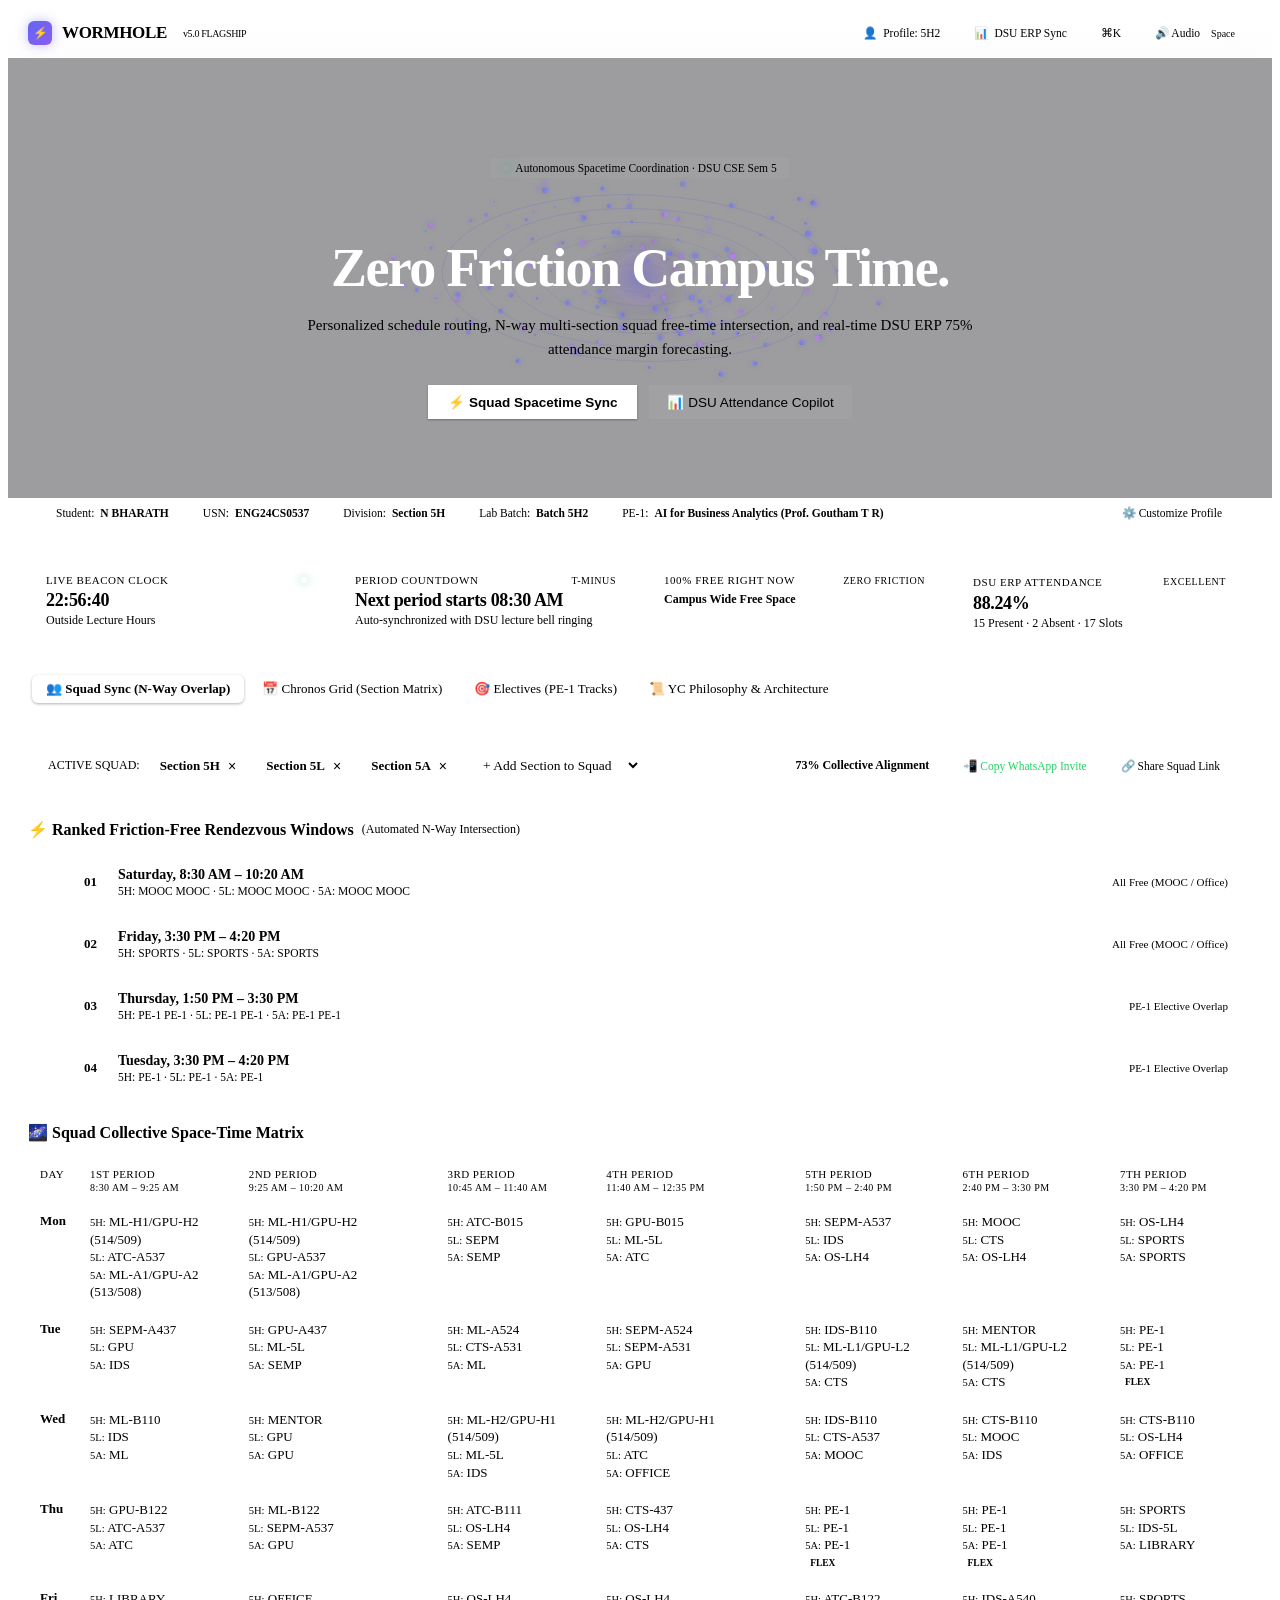
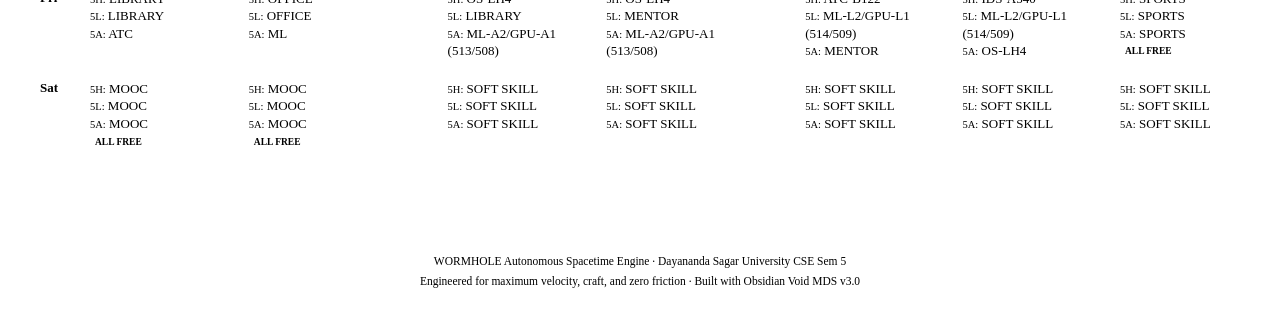
==== commit 0b9cf5b1: "feat(v5.0): student profile personalization, DSU ERP attendance sync & 75% bunk buffer copilot" ====
--- a/DSU_Sem5_Timetable_Site.html
+++ b/DSU_Sem5_Timetable_Site.html
@@ -1,911 +1,417 @@
 <!DOCTYPE html>
 <html lang="en">
 <head>
-<meta charset="UTF-8">
-<meta name="viewport" content="width=device-width, initial-scale=1.0">
-<title>5th Sem CSE — Register</title>
-<link rel="preconnect" href="https://fonts.googleapis.com">
-<link href="https://fonts.googleapis.com/css2?family=Fraunces:ital,opsz,wght@0,9..144,400;0,9..144,600;0,9..144,700;1,9..144,500&family=IBM+Plex+Sans:wght@400;500;600;700&family=IBM+Plex+Mono:wght@400;500;600&display=swap" rel="stylesheet">
-<style>
-  :root{
-    --paper:#E7E4D8;
-    --paper-2:#DEDACB;
-    --card:#F3F1E7;
-    --ink:#1C2541;
-    --ink-soft:#4B5075;
-    --ink-faint:#8A8E9E;
-    --brass:#A97D3D;
-    --brass-deep:#7C5A28;
-    --free:#2F6B4F;
-    --free-bg:#DCEBE1;
-    --skiphigh:#9C5B10;
-    --skiphigh-bg:#F1E1C6;
-    --skiplow:#8A6A1E;
-    --skiplow-bg:#EFE8CE;
-    --locked:#8B3A3A;
-    --locked-bg:#EAD9D4;
-    --line:#C9C4B0;
-    --line-strong:#B0AB94;
-    --radius:3px;
-  }
-  *{box-sizing:border-box;}
-  html{scroll-behavior:smooth;}
-  body{
-    margin:0;
-    background:
-      repeating-linear-gradient(180deg, transparent, transparent 27px, rgba(28,37,65,0.045) 28px),
-      var(--paper);
-    color:var(--ink);
-    font-family:'IBM Plex Sans', sans-serif;
-    -webkit-font-smoothing:antialiased;
-  }
-  a{color:inherit;}
-  .wrap{max-width:1180px;margin:0 auto;padding:0 22px 90px;}
-
-  /* ===== HEADER / LETTERHEAD ===== */
-  header.letterhead{
-    border-bottom:3px double var(--ink);
-    padding:34px 22px 22px;
-    max-width:1180px;
-    margin:0 auto;
-  }
-  .letterhead-row{
-    display:flex;
-    align-items:center;
-    gap:22px;
-  }
-  .seal{
-    width:64px;height:64px;flex:0 0 64px;
-    border-radius:50%;
-    border:2px solid var(--ink);
-    display:flex;align-items:center;justify-content:center;
-    position:relative;
-    background:radial-gradient(circle at 35% 30%, #fff5e0, var(--brass) 78%);
-  }
-  .seal:before{
-    content:"";
-    position:absolute;inset:6px;
-    border:1px dashed var(--ink);
-    border-radius:50%;
-  }
-  .seal span{
-    font-family:'Fraunces', serif;
-    font-weight:700;
-    font-size:15px;
-    color:var(--ink);
-    letter-spacing:0.5px;
-  }
-  .letterhead h1{
-    font-family:'Fraunces', serif;
-    font-weight:700;
-    font-size:clamp(28px,4.4vw,42px);
-    margin:0 0 2px;
-    letter-spacing:-0.5px;
-  }
-  .letterhead .sub{
-    font-family:'IBM Plex Mono', monospace;
-    font-size:12.5px;
-    text-transform:uppercase;
-    letter-spacing:1.4px;
-    color:var(--ink-soft);
-  }
-  .letterhead .file-tag{
-    margin-left:auto;
-    text-align:right;
-    font-family:'IBM Plex Mono', monospace;
-    font-size:11px;
-    color:var(--ink-faint);
-    line-height:1.6;
-  }
-
-  /* ===== NAV ===== */
-  nav.tabs{
-    display:flex;
-    gap:0;
-    margin:28px auto 0;
-    max-width:1180px;
-    padding:0 22px;
-    flex-wrap:wrap;
-  }
-  .navbtn{
-    font-family:'IBM Plex Mono', monospace;
-    font-size:12px;
-    letter-spacing:0.6px;
-    text-transform:uppercase;
-    background:none;
-    border:1px solid var(--ink);
-    border-right:none;
-    padding:10px 16px;
-    cursor:pointer;
-    color:var(--ink-soft);
-  }
-  nav.tabs .navbtn:last-child{border-right:1px solid var(--ink);}
-  .navbtn.active{background:var(--ink);color:var(--paper);}
-  .navbtn:hover:not(.active){background:rgba(28,37,65,0.08);}
-
-  section.view{display:none;padding-top:26px;}
-  section.view.active{display:block;}
-
-  /* ===== SECTION PICKER (pigeonhole tags) ===== */
-  .pigeonholes{
-    display:flex;flex-wrap:wrap;gap:8px;margin:6px 0 26px;
-  }
-  .tag{
-    font-family:'Fraunces', serif;
-    font-weight:600;
-    font-size:15px;
-    padding:8px 14px 7px;
-    background:var(--card);
-    border:1px solid var(--line-strong);
-    border-radius:var(--radius);
-    cursor:pointer;
-    position:relative;
-    color:var(--ink-soft);
-    box-shadow:2px 2px 0 rgba(28,37,65,0.06);
-  }
-  .tag small{display:block;font-family:'IBM Plex Mono',monospace;font-weight:400;font-size:9.5px;letter-spacing:0.5px;color:var(--ink-faint);margin-top:1px;}
-  .tag.active{
-    background:var(--ink);color:#fff;border-color:var(--ink);
-    box-shadow:2px 2px 0 var(--brass);
-  }
-  .tag.active small{color:#cfd3e8;}
-
-  .panel-title{
-    font-family:'Fraunces', serif;
-    font-weight:700;
-    font-size:26px;
-    margin:0 0 2px;
-  }
-  .panel-meta{
-    font-family:'IBM Plex Mono', monospace;
-    font-size:12.5px;
-    color:var(--ink-soft);
-    margin-bottom:18px;
-    display:flex;gap:18px;flex-wrap:wrap;
-  }
-  .panel-meta b{color:var(--ink);}
-
-  /* ===== TIMETABLE GRID ===== */
-  .grid-scroll{overflow-x:auto;border:1px solid var(--ink);background:var(--card);}
-  table.tt{border-collapse:collapse;width:100%;min-width:900px;}
-  table.tt th, table.tt td{border:1px solid var(--line);padding:0;text-align:left;vertical-align:top;}
-  table.tt thead th{
-    background:var(--ink);color:var(--paper);
-    font-family:'IBM Plex Mono',monospace;
-    font-size:10.5px;letter-spacing:0.4px;text-transform:uppercase;
-    padding:9px 8px;font-weight:500;
-  }
-  table.tt thead th .t{display:block;font-size:9.5px;color:#c3c7dc;margin-top:2px;font-weight:400;}
-  table.tt th.daycol, table.tt td.daycol{
-    background:var(--paper-2);
-    font-family:'Fraunces',serif;font-weight:600;font-size:14px;
-    padding:10px 12px;white-space:nowrap;
-  }
-  th.breakcol, td.breakcol{
-    background:repeating-linear-gradient(135deg,var(--paper-2),var(--paper-2) 4px,#d3cfbd 4px,#d3cfbd 8px);
-    width:22px;min-width:22px;
-  }
-  td.cell{padding:7px 8px;font-size:12.5px;position:relative;min-width:118px;}
-  .cell .lbl{font-family:'IBM Plex Sans';font-weight:600;font-size:12.5px;line-height:1.25;color:var(--ink);}
-  .stamp{
-    display:inline-block;
-    margin-top:5px;
-    font-family:'IBM Plex Mono',monospace;
-    font-size:9px;font-weight:600;letter-spacing:0.8px;text-transform:uppercase;
-    padding:1.5px 6px;
-    border:1.3px solid currentColor;
-    border-radius:2px;
-    transform:rotate(-3deg);
-  }
-  .cat-free .stamp{color:var(--free);}
-  .cat-skiphigh .stamp{color:var(--skiphigh);}
-  .cat-skiplow .stamp{color:var(--skiplow);}
-  .cat-office .stamp{color:var(--locked);}
-  td.cell.cat-free{background:var(--free-bg);}
-  td.cell.cat-skiphigh{background:var(--skiphigh-bg);}
-  td.cell.cat-skiplow{background:var(--skiplow-bg);}
-  td.cell.cat-office{background:var(--locked-bg);}
-  td.cell.cat-fixed{background:var(--card);}
-  td.cell.cat-soft{background:var(--card);color:var(--ink-faint);}
-
-  .legend{display:flex;flex-wrap:wrap;gap:14px;margin:14px 0 6px;font-family:'IBM Plex Mono',monospace;font-size:11px;}
-  .legend span{display:inline-flex;align-items:center;gap:6px;}
-  .swatch{width:11px;height:11px;border-radius:2px;display:inline-block;border:1px solid rgba(0,0,0,0.25);}
-
-  /* ===== COURSE TABLE ===== */
-  .courses{margin-top:34px;}
-  h2.section-h{
-    font-family:'Fraunces',serif;font-weight:700;font-size:19px;
-    border-bottom:1.5px solid var(--ink);padding-bottom:6px;margin:0 0 12px;
-  }
-  table.courses-tbl{width:100%;border-collapse:collapse;background:var(--card);border:1px solid var(--line-strong);}
-  table.courses-tbl th{
-    text-align:left;background:var(--paper-2);font-family:'IBM Plex Mono',monospace;
-    font-size:10.5px;text-transform:uppercase;letter-spacing:0.5px;padding:8px 10px;border:1px solid var(--line);
-  }
-  table.courses-tbl td{padding:9px 10px;border:1px solid var(--line);font-size:13px;vertical-align:top;}
-  table.courses-tbl td.code{font-family:'IBM Plex Mono',monospace;font-size:11.5px;color:var(--ink-soft);white-space:nowrap;}
-  table.courses-tbl tr.lab td{background:rgba(169,125,61,0.07);font-size:12px;color:var(--ink-soft);}
-  table.courses-tbl tr.lab td.code{padding-left:22px;}
-
-  /* ===== COMPARE VIEW ===== */
-  .compare-controls{display:flex;gap:20px;align-items:flex-end;flex-wrap:wrap;margin-bottom:22px;}
-  .select-block label{display:block;font-family:'IBM Plex Mono',monospace;font-size:10.5px;text-transform:uppercase;letter-spacing:0.6px;color:var(--ink-soft);margin-bottom:5px;}
-  select{
-    font-family:'Fraunces',serif;font-weight:600;font-size:16px;
-    background:var(--card);border:1px solid var(--ink);padding:8px 12px;border-radius:var(--radius);color:var(--ink);
-  }
-  .versus{font-family:'Fraunces',serif;font-style:italic;font-size:20px;color:var(--brass-deep);padding-bottom:8px;}
-
-  .daily-anchors{
-    display:grid;grid-template-columns:repeat(auto-fit,minmax(190px,1fr));gap:10px;margin:22px 0 30px;
-  }
-  .anchor-card{
-    border:1px solid var(--line-strong);background:var(--card);padding:14px 16px;border-radius:var(--radius);
-  }
-  .anchor-card .k{font-family:'IBM Plex Mono',monospace;font-size:10px;text-transform:uppercase;letter-spacing:0.6px;color:var(--ink-faint);}
-  .anchor-card .v{font-family:'Fraunces',serif;font-weight:700;font-size:17px;margin-top:3px;}
-  .anchor-card .d{font-size:12px;color:var(--ink-soft);margin-top:2px;}
-
-  .rank-list{list-style:none;margin:0;padding:0;}
-  .rank-item{
-    display:flex;gap:14px;align-items:center;
-    border:1px solid var(--line-strong);background:var(--card);
-    padding:13px 16px;margin-bottom:9px;border-radius:var(--radius);
-  }
-  .rank-num{
-    font-family:'Fraunces',serif;font-weight:700;font-size:20px;color:var(--brass-deep);
-    width:28px;flex:0 0 28px;
-  }
-  .rank-body{flex:1;}
-  .rank-when{font-family:'Fraunces',serif;font-weight:600;font-size:15.5px;}
-  .rank-why{font-size:12.5px;color:var(--ink-soft);margin-top:2px;}
-  .rank-score{font-family:'IBM Plex Mono',monospace;font-size:10px;text-transform:uppercase;padding:4px 9px;border-radius:2px;white-space:nowrap;}
-  .score-3{background:var(--free-bg);color:var(--free);}
-  .score-2{background:var(--skiphigh-bg);color:var(--skiphigh);}
-  .score-1{background:var(--skiplow-bg);color:var(--skiplow);}
-
-  footer{
-    text-align:center;font-family:'IBM Plex Mono',monospace;font-size:11px;color:var(--ink-faint);
-    padding:40px 20px 10px;
-  }
-
-  @media(max-width:640px){
-    .letterhead-row{flex-wrap:wrap;}
-    .file-tag{margin-left:0;text-align:left;}
-    .panel-title{font-size:21px;}
-  }
-
-  :focus-visible{outline:2.5px solid var(--brass-deep);outline-offset:2px;}
-</style>
+  <meta charset="UTF-8">
+  <meta name="viewport" content="width=device-width, initial-scale=1.0">
+  <title>Wormhole — Autonomous Spacetime Coordination Engine</title>
+  <meta name="description" content="YC-grade autonomous spacetime coordination operating system for university schedules, multi-section squad sync, DSU ERP attendance bunk simulation, and profile personalization.">
+
+  <!-- Google Fonts: Inter & JetBrains Mono -->
+  <link rel="preconnect" href="https://fonts.googleapis.com">
+  <link rel="preconnect" href="https://fonts.gstatic.com" crossorigin>
+  <link href="https://fonts.googleapis.com/css2?family=Inter:wght@300;400;500;600;700;800&family=JetBrains+Mono:wght@400;500;600;700&display=swap" rel="stylesheet">
+
+  <!-- Obsidian Void Design System -->
+  <link rel="stylesheet" href="styles/main.css">
+  <link rel="stylesheet" href="styles/components.css">
 </head>
 <body>
 
-<header class="letterhead">
-  <div class="letterhead-row">
-    <div class="seal"><span>5th</span></div>
-    <div>
-      <h1>Department Register — Sem 5</h1>
-      <div class="sub">Dayananda Sagar University · School of Engineering · CSE · Odd 2026–27</div>
-    </div>
-    <div class="file-tag">TT VERSION 3.0<br>ISSUED 08&nbsp;AUG&nbsp;2026</div>
+  <!-- Navigation Bar -->
+  <header class="app-nav">
+    <div class="container nav-layout">
+      <a href="#" class="brand-wrap">
+        <div class="brand-icon">⚡</div>
+        <span>WORMHOLE</span>
+        <span class="badge-version">v5.0 FLAGSHIP</span>
+      </a>
+
+      <div class="nav-controls">
+        <button class="nav-btn" onclick="openProfileModal()">
+          <span>👤</span> <span id="profileNavTag">Profile: 5H2</span>
+        </button>
+        <button class="nav-btn" onclick="openAttendanceModal()">
+          <span>📊</span> <span id="attendanceNavTag">DSU ERP Sync</span>
+        </button>
+        <button class="nav-btn" onclick="openCommandPalette()">
+          <span>⌘K</span> <span style="display:none;" class="kbd-badge">Palette</span>
+        </button>
+        <button id="audioToggleBtn" class="nav-btn">
+          🔊 Audio <span class="kbd-badge">Space</span>
+        </button>
+      </div>
+    </div>
+  </header>
+
+  <!-- Hero Canvas & Mission Header -->
+  <section class="hero-wrapper">
+    <canvas id="vortexCanvas"></canvas>
+    <div class="container hero-body">
+      <div class="hero-badge">
+        <span class="status-dot"></span>
+        Autonomous Spacetime Coordination · DSU CSE Sem 5
+      </div>
+      <h1 class="hero-title">Zero Friction Campus Time.</h1>
+      <p class="hero-sub">
+        Personalized schedule routing, N-way multi-section squad free-time intersection, and real-time DSU ERP 75% attendance margin forecasting.
+      </p>
+      <div style="display:flex; justify-content:center; gap:12px; flex-wrap:wrap;">
+        <button class="btn-solid" onclick="document.querySelector('[data-view=\'squad\']').click()">
+          ⚡ Squad Spacetime Sync
+        </button>
+        <button class="btn-outline" onclick="openAttendanceModal()">
+          📊 DSU Attendance Copilot
+        </button>
+      </div>
+    </div>
+  </section>
+
+  <!-- Main Operating Console -->
+  <main class="container" style="position:relative; z-index:10; margin-top:-10px;">
+
+    <!-- Student Profile Personalization Strip -->
+    <div class="profile-bar">
+      <div class="profile-meta-wrap">
+        <div class="profile-tag">
+          Student: <b id="profileStudentName">N BHARATH</b>
+        </div>
+        <div class="profile-tag">
+          USN: <b id="profileStudentUsn">ENG24CS0537</b>
+        </div>
+        <div class="profile-tag">
+          Division: <b id="profileStudentSection">Section 5H</b>
+        </div>
+        <div class="profile-tag">
+          Lab Batch: <b id="profileStudentBatch">Batch 5H2</b>
+        </div>
+        <div class="profile-tag">
+          PE-1: <b id="profileStudentElective">AI for Business Analytics (Prof. Gowtham)</b>
+        </div>
+      </div>
+      <button class="nav-btn" onclick="openProfileModal()" style="color:var(--accent-indigo); border-color:rgba(99,102,241,0.4);">
+        ⚙️ Customize Profile
+      </button>
+    </div>
+
+    <!-- Live Quantum Beacon Radar HUD -->
+    <div class="radar-hud">
+      <div class="radar-card">
+        <div class="radar-title">
+          <span>LIVE BEACON CLOCK</span>
+          <span class="status-dot"></span>
+        </div>
+        <div class="radar-value" id="liveClockTime">--:--:--</div>
+        <div class="radar-sub" id="livePeriodStatus">Scanning campus frequency...</div>
+      </div>
+
+      <div class="radar-card">
+        <div class="radar-title">
+          <span>PERIOD COUNTDOWN</span>
+          <span id="beaconCountdownTag" style="font-size:10px; color:var(--text-dim);">T-MINUS</span>
+        </div>
+        <div class="radar-value" id="beaconCountdown">--m --s remaining</div>
+        <div class="radar-sub">Auto-synchronized with DSU lecture bell ringing</div>
+      </div>
+
+      <div class="radar-card">
+        <div class="radar-title">
+          <span>100% FREE RIGHT NOW</span>
+          <span style="font-size:10px; color:var(--free-text);">ZERO FRICTION</span>
+        </div>
+        <div class="beacon-chips-wrap" id="beaconFreeSections">
+          <span style="color:var(--text-dim); font-size:12px;">Computing live section states...</span>
+        </div>
+      </div>
+
+      <div class="radar-card" onclick="openAttendanceModal()" style="cursor:pointer;">
+        <div class="radar-title">
+          <span>DSU ERP ATTENDANCE</span>
+          <span id="overallAttendanceStatusBadge" class="status-pill safe" style="padding:2px 8px; font-size:10px;">SAFE</span>
+        </div>
+        <div class="radar-value" id="overallAttendancePct">88.24%</div>
+        <div class="radar-sub" id="overallAttendanceSummary">
+          <span id="overallPresentSlots">15 Present</span> · <span id="overallAbsentSlots">2 Absent</span> · <span id="overallConductedSlots">17 Total</span>
+        </div>
+      </div>
+    </div>
+
+    <!-- View Switcher -->
+    <div class="segmented-nav">
+      <button class="seg-btn active" data-view="squad">👥 Squad Sync (N-Way Overlap)</button>
+      <button class="seg-btn" data-view="chronos">📅 Chronos Grid (Section Matrix)</button>
+      <button class="seg-btn" data-view="electives">🎯 Electives (PE-1 Tracks)</button>
+      <button class="seg-btn" data-view="docs">📜 YC Philosophy & Architecture</button>
+    </div>
+
+    <!-- VIEW 1: MULTI-SECTION SQUAD SYNC -->
+    <section id="panel-squad" class="view-panel active">
+      <div class="card-minimal squad-header-card">
+        <div class="squad-chips-wrap">
+          <div style="font-family:var(--font-mono); font-size:12px; color:var(--text-dim); text-transform:uppercase;">
+            Active Squad:
+          </div>
+          <div id="squadChipsContainer" style="display:flex; gap:6px; flex-wrap:wrap;"></div>
+          <select id="addSquadSectionSelect" class="select-minimal"></select>
+        </div>
+
+        <div style="display:flex; align-items:center; gap:10px; flex-wrap:wrap;">
+          <div id="squadSyncScoreBadge" class="sync-score-badge">Computing Alignment...</div>
+          <button id="whatsappBroadcastBtn" class="nav-btn" style="color:#25D366; border-color:rgba(37,211,102,0.3);">
+            📲 Copy WhatsApp Invite
+          </button>
+          <button id="copyShareLinkBtn" class="nav-btn">
+            🔗 Share Squad Link
+          </button>
+        </div>
+      </div>
+
+      <div style="margin-top:20px;">
+        <h3 style="font-size:16px; font-weight:700; margin-bottom:12px; display:flex; align-items:center; gap:8px;">
+          <span>⚡ Ranked Friction-Free Rendezvous Windows</span>
+          <small style="font-weight:400; font-size:12px; color:var(--text-dim);">(Automated N-Way Intersection)</small>
+        </h3>
+        <ul id="squadRankList" class="rank-feed"></ul>
+      </div>
+
+      <div style="margin-top:28px;">
+        <h3 style="font-size:16px; font-weight:700; margin-bottom:12px;">
+          🌌 Squad Collective Space-Time Matrix
+        </h3>
+        <div class="matrix-container">
+          <table id="squadOverlayTable" class="matrix-table"></table>
+        </div>
+      </div>
+    </section>
+
+    <!-- VIEW 2: CHRONOS MATRIX (Single Section) -->
+    <section id="panel-chronos" class="view-panel">
+      <div class="section-strip" id="sectionPigeonholes"></div>
+
+      <div class="card-minimal" style="padding:18px 20px; margin-bottom:16px; display:flex; justify-content:space-between; align-items:center; flex-wrap:wrap; gap:12px;">
+        <div>
+          <h2 id="chronosSectionTitle" style="font-size:20px; font-weight:700; letter-spacing:-0.02em;">Section 5H</h2>
+          <div id="chronosSectionMeta" style="font-size:12.5px; color:var(--text-muted); margin-top:2px;"></div>
+        </div>
+        <div style="display:flex; align-items:center; gap:12px; flex-wrap:wrap;">
+          <div style="font-family:var(--font-mono); font-size:12px; color:var(--text-dim);">
+            Free: <b id="analyticsFreeHours" style="color:var(--free-text);">0.0 hrs</b> · Flex: <b id="analyticsFlexHours" style="color:var(--flex-text);">0.0 hrs</b>
+          </div>
+          <button id="exportIcsBtn" class="nav-btn">
+            📅 Export to Apple/Google Calendar (.ics)
+          </button>
+        </div>
+      </div>
+
+      <div class="matrix-container">
+        <table id="chronosTimetable" class="matrix-table"></table>
+      </div>
+
+      <!-- Faculty Directory -->
+      <div class="directory-wrap">
+        <div class="dir-header">
+          <h3 style="font-size:16px; font-weight:700;">Faculty & Course Directory</h3>
+          <input type="text" id="facultySearchInput" class="input-minimal" placeholder="Filter by faculty, code (24CS3501), or topic...">
+        </div>
+        <table class="dir-table">
+          <thead>
+            <tr>
+              <th>Course Code</th>
+              <th>Course Title</th>
+              <th>Faculty Name</th>
+            </tr>
+          </thead>
+          <tbody id="directoryTableBody"></tbody>
+        </table>
+      </div>
+    </section>
+
+    <!-- VIEW 3: ELECTIVES -->
+    <section id="panel-electives" class="view-panel">
+      <div class="card-minimal" style="padding:20px; margin-bottom:20px;">
+        <h2 style="font-size:18px; font-weight:700; margin-bottom:6px;">Program Elective 1 (PE-1) Tracks & Venues</h2>
+        <p style="font-size:13px; color:var(--text-muted);">
+          All PE-1 electives run simultaneously on <b style="color:var(--text-main);">Tuesday (08:30 – 10:20)</b> and <b style="color:var(--text-main);">Thursday (08:30 – 10:20)</b>.
+        </p>
+      </div>
+
+      <table class="dir-table">
+        <thead>
+          <tr>
+            <th>Track</th>
+            <th>Specialization</th>
+            <th>Faculty Mentor</th>
+            <th>Assigned Classroom</th>
+          </tr>
+        </thead>
+        <tbody id="electivesTableBody"></tbody>
+      </table>
+    </section>
+
+    <!-- VIEW 4: DOCS & ARCHITECTURE -->
+    <section id="panel-docs" class="view-panel">
+      <div class="card-minimal" style="padding:28px;">
+        <h2 style="font-size:22px; font-weight:800; margin-bottom:14px;">The WORMHOLE Manifesto</h2>
+        <p style="font-size:14px; color:var(--text-muted); line-height:1.7; margin-bottom:16px;">
+          Wormhole was engineered with a singular focus: eliminate university scheduling friction. Students at Dayananda Sagar University operate across 12 distinct sections (5A through 5L), 6 elective tracks, and split lab batches. Finding common meeting slots for hackathons, club meetings, and lunch was historically a 20-minute manual negotiation.
+        </p>
+        <h3 style="font-size:16px; font-weight:700; margin:20px 0 8px;">Spacetime Set Intersection Algorithm</h3>
+        <p style="font-size:13.5px; color:var(--text-muted); line-height:1.6; margin-bottom:12px;">
+          Given an arbitrary subset of sections $S \subseteq \{5A, \dots, 5L\}$, Wormhole computes the $N$-way intersection across all 42 weekly slots:
+        </p>
+        <pre style="background:var(--bg-surface-elevated); padding:14px; border-radius:6px; font-family:var(--font-mono); font-size:12px; color:var(--accent-cyan); overflow-x:auto;">OverlapScore(day, t) = min_{s \in S} CategoryWeight(s, day, t)</pre>
+      </div>
+    </section>
+
+  </main>
+
+  <!-- STUDENT PROFILE MODAL -->
+  <div id="profileModal" class="cmd-backdrop">
+    <div class="cmd-box">
+      <div class="modal-header">
+        <h3 style="font-size:16px; font-weight:700;">👤 Student Personalization Profile</h3>
+        <button class="chip-remove" id="closeProfileModalBtn" style="font-size:18px;">&times;</button>
+      </div>
+      <div class="modal-body">
+        <div class="form-group">
+          <label class="form-label">Assigned Section</label>
+          <select id="profileSectionSelect" class="form-select">
+            <option value="A">Section 5A</option>
+            <option value="B">Section 5B</option>
+            <option value="C">Section 5C</option>
+            <option value="D">Section 5D</option>
+            <option value="E">Section 5E</option>
+            <option value="F">Section 5F</option>
+            <option value="G">Section 5G</option>
+            <option value="H" selected>Section 5H</option>
+            <option value="I">Section 5I</option>
+            <option value="J">Section 5J</option>
+            <option value="K">Section 5K</option>
+            <option value="L">Section 5L</option>
+          </select>
+        </div>
+
+        <div class="form-group">
+          <label class="form-label">Lab Batch Division (Half-Section Partition)</label>
+          <select id="profileBatchSelect" class="form-select">
+            <option value="1">Batch 1 (First Half — e.g. 5H1)</option>
+            <option value="2" selected>Batch 2 (Second Half — e.g. 5H2)</option>
+          </select>
+          <small style="color:var(--text-dim); font-size:11px; display:block; margin-top:4px;">
+            Auto-resolves lab swaps (e.g. ML Lab vs GPU Architecture Lab rooms).
+          </small>
+        </div>
+
+        <div class="form-group">
+          <label class="form-label">PE-1 Elective Track</label>
+          <select id="profileElectiveSelect" class="form-select">
+            <option value="24CS3511">Track 1: Cloud Computing (24CS3511)</option>
+            <option value="24CS3512" selected>Track 2: AI for Business Analytics (24CS3512)</option>
+            <option value="24CS3513">Track 3: Deep Learning (24CS3513)</option>
+            <option value="24CS3514">Track 4: Cyber Security & SOC (24CS3514)</option>
+            <option value="24CS3515">Track 5: Extended Reality XR (24CS3515)</option>
+            <option value="24CS3516">Track 6: Computer Graphics & Animation (24CS3516)</option>
+          </select>
+        </div>
+
+        <div class="form-group">
+          <label class="form-label">Assigned PE-1 Faculty Mentor & Venue</label>
+          <select id="profileElectiveFacultySelect" class="form-select">
+            <!-- Dynamically populated -->
+          </select>
+        </div>
+      </div>
+      <div class="modal-footer">
+        <button class="btn-solid" id="saveProfileBtn">Save Profile</button>
+      </div>
+    </div>
   </div>
-</header>
-
-<nav class="tabs">
-  <button class="navbtn active" data-view="sync">Sync Finder</button>
-  <button class="navbtn" data-view="section">Section Timetable</button>
-  <button class="navbtn" data-view="electives">Electives</button>
-</nav>
-
-<div class="wrap">
-
-  <!-- ===================== SYNC FINDER VIEW ===================== -->
-  <section class="view active" id="view-sync">
-    <p class="panel-meta" style="margin-top:18px;">Pick any two sections — the register will surface every window where both of you are free or can reasonably skip.</p>
-
-    <div class="compare-controls">
-      <div class="select-block">
-        <label>Section A</label>
-        <select id="secA"></select>
-      </div>
-      <div class="versus">×</div>
-      <div class="select-block">
-        <label>Section B</label>
-        <select id="secB"></select>
-      </div>
-    </div>
-
-    <h2 class="section-h">Guaranteed daily windows — no timetable check needed</h2>
-    <div class="daily-anchors">
-      <div class="anchor-card"><div class="k">Every day</div><div class="v">Before 8:30 AM</div><div class="d">Whenever you both arrive on campus.</div></div>
-      <div class="anchor-card"><div class="k">Every day · 25 min</div><div class="v">10:20 – 10:45 AM</div><div class="d">Short break, university-wide.</div></div>
-      <div class="anchor-card"><div class="k">Every day · 75 min — longest daily overlap</div><div class="v">12:35 – 1:50 PM</div><div class="d">Lunch break, university-wide.</div></div>
-    </div>
-
-    <h2 class="section-h" id="rankHeading">Best class-time windows, Monday–Saturday</h2>
-    <ol class="rank-list" id="rankList"></ol>
-
-    <h2 class="section-h" style="margin-top:34px;">Legend</h2>
-    <div class="legend">
-      <span><span class="swatch" style="background:var(--free-bg);border-color:var(--free)"></span> Fully free — MOOC / Sports / Library / Mentor / Office</span>
-      <span><span class="swatch" style="background:var(--skiphigh-bg);border-color:var(--skiphigh)"></span> Skippable, higher priority — PE-1</span>
-      <span><span class="swatch" style="background:var(--skiplow-bg);border-color:var(--skiplow)"></span> Skippable, lower priority — CTS</span>
-      <span><span class="swatch" style="background:var(--locked-bg);border-color:var(--locked)"></span> Unavailable — core class / lab / Soft Skill</span>
-    </div>
-
-    <h2 class="section-h" style="margin-top:34px;">Full week, both sections overlaid</h2>
-    <div class="grid-scroll">
-      <table class="tt" id="compareTable"></table>
-    </div>
-  </section>
-
-  <!-- ===================== SECTION TIMETABLE VIEW ===================== -->
-  <section class="view" id="view-section">
-    <div class="pigeonholes" id="pigeonholes"></div>
-
-    <h2 class="panel-title" id="secTitle">—</h2>
-    <div class="panel-meta" id="secMeta"></div>
-
-    <div class="grid-scroll">
-      <table class="tt" id="secTable"></table>
-    </div>
-
-    <div class="legend">
-      <span><span class="swatch" style="background:var(--free-bg);border-color:var(--free)"></span> Free / Office</span>
-      <span><span class="swatch" style="background:var(--skiphigh-bg);border-color:var(--skiphigh)"></span> PE-1 (skippable)</span>
-      <span><span class="swatch" style="background:var(--skiplow-bg);border-color:var(--skiplow)"></span> CTS (skippable)</span>
-      <span><span class="swatch" style="background:var(--card);border-color:var(--line-strong)"></span> Core class / Lab / Soft Skill</span>
-    </div>
-
-    <div class="courses">
-      <h2 class="section-h">Courses &amp; Faculty</h2>
-      <table class="courses-tbl">
-        <thead><tr><th style="width:110px;">Code</th><th>Course</th><th>Faculty</th></tr></thead>
-        <tbody id="courseBody"></tbody>
-      </table>
-    </div>
-  </section>
-
-  <!-- ===================== ELECTIVES VIEW ===================== -->
-  <section class="view" id="view-electives">
-    <h2 class="panel-title">Professional Elective I</h2>
-    <div class="panel-meta">Choose your elective faculty &amp; room — same slot across every section (see your own timetable for the day/period).</div>
-    <table class="courses-tbl" id="electiveTbl">
-      <thead><tr><th style="width:70px;">No.</th><th>Course</th><th>Faculty</th><th style="width:90px;">Room</th></tr></thead>
-      <tbody></tbody>
-    </table>
-  </section>
-
-</div>
-
-<footer>Compiled from 5th Sem TT 2026‑27 ODD version 3.0 (8‑8‑2026) — for personal planning only, always cross‑check the official PDF for changes.</footer>
-
-<script>
-/* ===================== DATA ===================== */
-const PERIODS = [
-  {start:"8:30 AM",  end:"9:25 AM",  label:"1st"},
-  {start:"9:25 AM",  end:"10:20 AM", label:"2nd"},
-  {start:"10:45 AM", end:"11:40 AM", label:"3rd"},
-  {start:"11:40 AM", end:"12:35 PM", label:"4th"},
-  {start:"1:50 PM",  end:"2:40 PM",  label:"5th"},
-  {start:"2:40 PM",  end:"3:30 PM",  label:"6th"},
-  {start:"3:30 PM",  end:"4:20 PM",  label:"7th"},
-];
-const DAYS = ["Monday","Tuesday","Wednesday","Thursday","Friday","Saturday"];
-const SOFT = ["SOFT SKILL","SOFT SKILL","SOFT SKILL","SOFT SKILL","SOFT SKILL"];
-
-const SECTIONS = {
-  A:{advisor:"Prof. Namyapriya D",room:"A424",
-    days:{
-      Monday:["ML-A1/GPU-A2 (513/508)","ML-A1/GPU-A2 (513/508)","SEMP","ATC","OS-LH4","OS-LH4","SPORTS"],
-      Tuesday:["IDS","SEMP","ML","GPU","CTS","CTS","PE-1"],
-      Wednesday:["ML","GPU","IDS","OFFICE","MOOC","IDS","OFFICE"],
-      Thursday:["ATC","GPU","SEMP","CTS","PE-1","PE-1","LIBRARY"],
-      Friday:["ATC","ML","ML-A2/GPU-A1 (513/508)","ML-A2/GPU-A1 (513/508)","MENTOR","OS-LH4","SPORTS"],
-      Saturday:["MOOC","MOOC",...SOFT],
-    },
-    courses:[
-      {code:"24CS3501",name:"GPU Architecture & Programming",faculty:"Prof. Namyapriya D",labs:[
-        {tag:"Lab 5A1",faculty:"Prof. Namyapriya D, Prof. Megha H N, Prof. Sagarika Biswas, Samson Alemayehu"},
-        {tag:"Lab 5A2",faculty:"Prof. Namyapriya D, Prof. Sushma D S, Prof. Sriparna Paul, Prof. Anuj Patidar"},
-      ]},
-      {code:"24CS3502",name:"AI-Driven Software Engineering & PM",faculty:"Dr. Rajesh Agarwal"},
-      {code:"24CS3503",name:"Machine Learning",faculty:"Prof. Shravankumar Dhangi",labs:[
-        {tag:"Lab 5A1",faculty:"Dr. K Vengatesan, Dr. George Fernandez, Prof. Anurag Gupta, Tewodrose Tilahun Dejen"},
-        {tag:"Lab 5A2",faculty:"Dr. K Vengatesan, Prof. Chethan K S, Dr. Chavva Subba Reddy, Tewodrose Tilahun Dejen"},
-      ]},
-      {code:"24CS3504",name:"Introduction to Data Science",faculty:"Dr. Naresh P"},
-      {code:"24CS3505",name:"Operating Systems",faculty:"Dr. Nandini K"},
-      {code:"24CS3506",name:"Automata Theory & Compiler Design",faculty:"Prof. Gaurav Kumar"},
-      {code:"24CS35XX",name:"Professional Elective I / MOOC",faculty:"See Electives tab"},
-      {code:"24CS3507",name:"Cognitive & Technical Skills–V",faculty:"—"},
-    ]},
-
-  B:{advisor:"Prof. Bharath B",room:"A431",
-    days:{
-      Monday:["ML","GPU","SEPM","IDS","OS-LH4","OS-LH4","SPORTS"],
-      Tuesday:["ML-B1/GPU-B2 (513/508)","ML-B1/GPU-B2 (513/508)","CTS","ML","ATC","MOOC","PE-1"],
-      Wednesday:["IDS","ATC","GPU","SEPM","CTS","CTS","MENTOR"],
-      Thursday:["GPU","IDS","ML-B2/GPU-B1 (513/508)","ML-B2/GPU-B1 (513/508)","PE-1","PE-1","LIBRARY"],
-      Friday:["ATC","ML","SEPM","OFFICE","MENTOR","OS-LH4","SPORTS"],
-      Saturday:["MOOC","MOOC",...SOFT],
-    },
-    courses:[
-      {code:"24CS3501",name:"GPU Architecture & Programming",faculty:"Dr Benaka Santhosha.S",labs:[
-        {tag:"Lab 5B1",faculty:"Dr Benaka Santhosha.S, Prof. Santhosh M, Prof. Zunaid Akhtar, Aklilu Teklemariam Gossa"},
-        {tag:"Lab 5B2",faculty:"Dr Benaka Santhosha.S, Prof. Santhosh M, Prof. Sumy Joseph, Prof. Rumpa Chakraborty"},
-      ]},
-      {code:"24CS3502",name:"AI-Driven Software Engineering & PM",faculty:"Prof. Bharath B"},
-      {code:"24CS3503",name:"Machine Learning",faculty:"Prof. Manoj Kumar N I",labs:[
-        {tag:"Lab 5B1",faculty:"Prof. Manoj Kumar N I, Prof. Pooja shree H R, Prof. Anupriya Bhushan, Tewodrose Tilahun Dejen"},
-        {tag:"Lab 5B2",faculty:"Prof. Manoj Kumar N I, Prof. Chethan K S, Prof. Ritika Kumari, Dr. Girisha G S"},
-      ]},
-      {code:"24CS3504",name:"Introduction to Data Science",faculty:"Dr. Shahin Fatima"},
-      {code:"24CS3505",name:"Operating Systems",faculty:"Dr. Girisha G S"},
-      {code:"24CS3506",name:"Automata Theory & Compiler Design",faculty:"Prof Abhisek Midya"},
-      {code:"24CS35XX",name:"Professional Elective I / MOOC",faculty:"See Electives tab"},
-      {code:"24CS3507",name:"Cognitive & Technical Skills–V",faculty:"—"},
-    ]},
-
-  C:{advisor:"Prof. Soham Ghosh",room:"A432",
-    days:{
-      Monday:["IDS","ATC","ML-C1/GPU-C2 (513/508)","ML-C1/GPU-C2 (513/508)","OS-LH4","OS-LH4","SPORTS"],
-      Tuesday:["ML","CTS","SEPM","GPU","IDS","MOOC","PE-1"],
-      Wednesday:["ML-C2/GPU-C1 (513/508)","ML-C2/GPU-C1 (513/508)","ATC","ML","CTS","CTS","MENTOR"],
-      Thursday:["SEPM","GPU","MENTOR","IDS","PE-1","PE-1","LIBRARY"],
-      Friday:["ML","OFFICE","ATC","GPU","SEPM-A424","OS-LH4","SPORTS"],
-      Saturday:["MOOC","MOOC",...SOFT],
-    },
-    courses:[
-      {code:"24CS3501",name:"GPU Architecture & Programming",faculty:"Prof. Santhosh M (Room A432)",labs:[
-        {tag:"Lab 5C1",faculty:"Prof. Santhosh M, Prof. Sruthi Yapalaparvi, Prof. Ritika Kumari"},
-        {tag:"Lab 5C2",faculty:"Prof. Santhosh M, Dr. Benaka Santhosha.S, Prof. Ritika Kumari"},
-      ]},
-      {code:"24CS3502",name:"AI-Driven Software Engineering & PM",faculty:"Prof. D. Karthik Naik"},
-      {code:"24CS3503",name:"Machine Learning",faculty:"Dr Meenakshi Malhotra",labs:[
-        {tag:"Lab 5C1",faculty:"Dr. Meenakshi Malhotra, Prof. Fenita F, Prof. Rumpa Chakraborty, Biruk Wodajo Talacho"},
-        {tag:"Lab 5C2",faculty:"Dr. Meenakshi Malhotra, Prof. Mayank Kumar, Prof. Akmal Ahmed, Biruk Wodajo Talacho"},
-      ]},
-      {code:"24CS3504",name:"Introduction to Data Science",faculty:"Prof. Soham Ghosh"},
-      {code:"24CS3505",name:"Operating Systems",faculty:"Ritik Vijaykumar Chhatwani"},
-      {code:"24CS3506",name:"Automata Theory & Compiler Design",faculty:"Prof. Pritam Biswas"},
-      {code:"24CS35XX",name:"Professional Elective I / MOOC",faculty:"See Electives tab"},
-      {code:"24CS3507",name:"Cognitive & Technical Skills–V",faculty:"—"},
-    ]},
-
-  D:{advisor:"Prof. Ritik Chhatwani",room:"A433",
-    days:{
-      Monday:["CTS-A533","ML-A533","GPU","SEPM","ML-D2/GPU-D1 (513/508)","ML-D2/GPU-D1 (513/508)","SPORTS"],
-      Tuesday:["OS-LH4","OS-LH4","ML","IDS","ATC","CTS","PE-1"],
-      Wednesday:["CTS","GPU","IDS","SEPM","ATC","MOOC","MENTOR"],
-      Thursday:["ML-D1/GPU-D2 (513/508)","ML-D1/GPU-D2 (513/508)","SEPM","OFFICE","PE-1","PE-1","SPORTS"],
-      Friday:["GPU","ATC","ML","OFFICE","IDS-431","SPORTS","OS-LH4"],
-      Saturday:["MOOC","MOOC",...SOFT],
-    },
-    courses:[
-      {code:"24CS3501",name:"GPU Architecture & Programming",faculty:"Prof. Shubhra Jyoti Paul",labs:[
-        {tag:"Lab 5D1",faculty:"Prof. Shubhra Jyoti Paul, Prof. Md Zafar Imam, Prof. Manas Singha, Prof. Sriparna Paul"},
-        {tag:"Lab 5D2",faculty:"Prof. Shubhra Jyoti Paul, Dr. Nandini K, Prof. Rumpa Chakraborty, Prof. Md Zafar Imam"},
-      ]},
-      {code:"24CS3502",name:"AI-Driven Software Engineering & PM",faculty:"Prof. Shubham Mishra"},
-      {code:"24CS3503",name:"Machine Learning",faculty:"Dr. Kumar Dilip",labs:[
-        {tag:"Lab 5D1",faculty:"Dr. Gowdham C, Prof. Pooja shree H R, Prof. Akmal Ahmed"},
-        {tag:"Lab 5D2",faculty:"Dr. Gowdham C, Prof. Pooja shree H R, Dr. Naresh P"},
-      ]},
-      {code:"24CS3504",name:"Introduction to Data Science",faculty:"Prof. Smriti Bharti"},
-      {code:"24CS3505",name:"Operating Systems",faculty:"Prof. Chandan Maji"},
-      {code:"24CS3506",name:"Automata Theory & Compiler Design",faculty:"Prof. Sharath H A"},
-      {code:"24CS35XX",name:"Professional Elective I / MOOC",faculty:"See Electives tab"},
-      {code:"24CS3507",name:"Cognitive & Technical Skills–V",faculty:"—"},
-    ]},
-
-  E:{advisor:"Prof. Muthu Bala N",room:"A437",
-    days:{
-      Monday:["GPU","SEPM","ML","IDS","CTS-A540","MOOC","SPORTS"],
-      Tuesday:["OS-LH4","OS-LH4","ML-E1/GPU-E2 (513/508)","ML-E1/GPU-E2 (513/508)","CTS","MENTOR","PE-1"],
-      Wednesday:["SEPM","ML","GPU","IDS","ATC","CTS","LIBRARY"],
-      Thursday:["ML","SEPM","LIBRARY","OFFICE","PE-1","PE-1","SPORTS"],
-      Friday:["ATC","IDS","ATC","GPU","ML-E2/GPU-E1 (513/508)","ML-E2/GPU-E1 (513/508)","OS-LH4"],
-      Saturday:["MOOC","MOOC",...SOFT],
-    },
-    courses:[
-      {code:"24CS3501",name:"GPU Architecture & Programming",faculty:"Prof. Dipanjan Bhattacharjee",labs:[
-        {tag:"Lab 5E1",faculty:"Prof. Dipanjan Bhattacharjee, Prof. Prolay Biswas, Prof. Spardha Sahu, Samson Alemayehu"},
-        {tag:"Lab 5E2",faculty:"Prof. Dipanjan Bhattacharjee, Prof. Prolay Biswas, Prof. Spardha Sahu, Samson Alemayehu"},
-      ]},
-      {code:"24CS3502",name:"AI-Driven Software Engineering & PM",faculty:"Prof. Vishwas D B"},
-      {code:"24CS3503",name:"Machine Learning",faculty:"Prof. Muthu Bala N",labs:[
-        {tag:"Lab 5E1",faculty:"Prof. Muthu Bala N, Prof. Bharath B, Prof. Kriti Bakshi, Biruk Wodajo Talacho"},
-        {tag:"Lab 5E2",faculty:"Prof. Muthu Bala N, Prof. Bharath B, Prof. Kriti Bakshi, Biruk Wodajo Talacho"},
-      ]},
-      {code:"24CS3504",name:"Introduction to Data Science",faculty:"Prof. Pedda Nagyalla Maddaiah"},
-      {code:"24CS3505",name:"Operating Systems",faculty:"Prof. Arpita Paria"},
-      {code:"24CS3506",name:"Automata Theory & Compiler Design",faculty:"Prof. Pooja Shree H R"},
-      {code:"24CS35XX",name:"Professional Elective I / MOOC",faculty:"See Electives tab"},
-      {code:"24CS3507",name:"Cognitive & Technical Skills–V",faculty:"—"},
-    ]},
-
-  F:{advisor:"Prof. Sweta Chopdar",room:"A438",
-    days:{
-      Monday:["ML","GPU","SEPM","IDS","MOOC","LIBRARY","SPORTS"],
-      Tuesday:["OS-LH4","OS-LH4","ML","CTS","ML-F2/GPU-F1 (513/508)","ML-F2/GPU-F1 (513/508)","PE-1"],
-      Wednesday:["ATC","IDS","ML-F1/GPU-F2 (513/508)","ML-F1/GPU-F2 (513/508)","CTS","CTS","MENTOR"],
-      Thursday:["IDS","SEPM","ATC","GPU","PE-1","PE-1","SPORTS"],
-      Friday:["ATC","SEPM","ML","GPU","OFFICE","MENTOR","OS-LH4"],
-      Saturday:["MOOC","MOOC",...SOFT],
-    },
-    courses:[
-      {code:"24CS3501",name:"GPU Architecture & Programming",faculty:"Prof. Mala B A",labs:[
-        {tag:"Lab 5F1",faculty:"Prof. Mala B A, Prof. Soram Wanglen, Prof. Divyanshu Verma(2), Prof. Md Zafar Imam"},
-        {tag:"Lab 5F2",faculty:"Prof. Mala B A, Prof. Sriparna Paul, Prof. Sagarika Biswas, Aklilu Teklemariam Gossa"},
-      ]},
-      {code:"24CS3502",name:"AI-Driven Software Engineering & PM",faculty:"Dr. V. Karuppuchamy"},
-      {code:"24CS3503",name:"Machine Learning",faculty:"Prof. Sumy Joseph",labs:[
-        {tag:"Lab 5F1",faculty:"Prof. Sumy Joseph, Dr. George Fernandez, Prof. Anupriya Bhushan"},
-        {tag:"Lab 5F2",faculty:"Prof. Sumy Joseph, Prof. Shilpa Sudheendran, Prof. Bikram Jit Saha"},
-      ]},
-      {code:"24CS3504",name:"Introduction to Data Science",faculty:"Prof. Sweta Chopdar"},
-      {code:"24CS3505",name:"Operating Systems",faculty:"Dr. Naitik S T"},
-      {code:"24CS3506",name:"Automata Theory & Compiler Design",faculty:"Prof. Sushma D S"},
-      {code:"24CS35XX",name:"Professional Elective I / MOOC",faculty:"See Electives tab"},
-      {code:"24CS3507",name:"Cognitive & Technical Skills–V",faculty:"—"},
-    ]},
-
-  G:{advisor:"Prof. Chandan Maji",room:"B112",
-    days:{
-      Monday:["ATC","ML","SEMP","IDS","GPU","MOOC","OS-LH4"],
-      Tuesday:["ATC-A438","GPU-A438","IDS-A437","CTS-A437","LIBRARY","MENTOR","PE-1"],
-      Wednesday:["ML","IDS","ATC-A438","CTS-A438","ML-G2/GPU-G1 (513/508)","ML-G2/GPU-G1 (513/508)","SPORTS"],
-      Thursday:["ML","SEPM","CTS-A431","GPU-A431","PE-1","PE-1","MENTOR"],
-      Friday:["ML-G1/GPU-G2 (513/508)","ML-G1/GPU-G2 (513/508)","OS-LH4","OS-LH4","SEPM","OFFICE","SPORTS"],
-      Saturday:["MOOC","MOOC",...SOFT],
-    },
-    courses:[
-      {code:"24CS3501",name:"GPU Architecture & Programming",faculty:"Prof. Shraddha Choudhary",labs:[
-        {tag:"Lab 5G1",faculty:"Prof. Shraddha Choudhary, Prof. Namyapriya D, Prof. Ghulam Haider, Solomon Tsegay Nibret"},
-        {tag:"Lab 5G2",faculty:"Prof. Shraddha Choudhary, Dr. T.Gayathri, Prof. Zunaid Akhtar, Solomon Tsegay Nibret"},
-      ]},
-      {code:"24CS3502",name:"AI-Driven Software Engineering & PM",faculty:"Dr. Chavva Subba Reddy"},
-      {code:"24CS3503",name:"Machine Learning",faculty:"Prof. Sonali Bairagi",labs:[
-        {tag:"Lab 5G1",faculty:"Prof. Sonali Bairagi, Dr. Damodharan D, Prof. Saurav Kumar"},
-        {tag:"Lab 5G2",faculty:"Prof. Sonali Bairagi, Dr. Kumar Dilip, Prof. Muthu Bala N, Prof. Arpita Paria"},
-      ]},
-      {code:"24CS3504",name:"Introduction to Data Science",faculty:"Prof Prateek Jha"},
-      {code:"24CS3505",name:"Operating Systems",faculty:"Prof. Harsh Jha"},
-      {code:"24CS3506",name:"Automata Theory & Compiler Design",faculty:"Prof. Megha H N"},
-      {code:"24CS35XX",name:"Professional Elective I / MOOC",faculty:"See Electives tab"},
-      {code:"24CS3507",name:"Cognitive & Technical Skills–V",faculty:"—"},
-    ]},
-
-  H:{advisor:"Prof. Praveen Gopal Gaonkar",room:"B015, B110, B122",
-    days:{
-      Monday:["ML-H1/GPU-H2 (514/509)","ML-H1/GPU-H2 (514/509)","ATC-B015","GPU-B015","SEPM-A537","MOOC","OS-LH4"],
-      Tuesday:["SEPM-A437","GPU-A437","ML-A524","SEPM-A524","IDS-B110","MENTOR","PE-1"],
-      Wednesday:["ML-B110","MENTOR","ML-H2/GPU-H1 (514/509)","ML-H2/GPU-H1 (514/509)","IDS-B110","CTS-B110","CTS-B110"],
-      Thursday:["GPU-B122","ML-B122","ATC-B111","CTS-437","PE-1","PE-1","SPORTS"],
-      Friday:["LIBRARY","OFFICE","OS-LH4","OS-LH4","ATC-B122","IDS-A540","SPORTS"],
-      Saturday:["MOOC","MOOC",...SOFT],
-    },
-    courses:[
-      {code:"24CS3501",name:"GPU Architecture & Programming",faculty:"Prof. Abhishek Kumar Pandey",labs:[
-        {tag:"Lab 5H1",faculty:"Prof. Abhishek Kumar Pandey, Prof. Sushma D S, Samson Alemayehu"},
-        {tag:"Lab 5H2",faculty:"Prof. Abhishek Kumar Pandey, Dr. Gousia Thahniyath, Dr. Gowdham C, Prof. Tarun Saini"},
-      ]},
-      {code:"24CS3502",name:"AI-Driven Software Engineering & PM",faculty:"Prof. Diana George"},
-      {code:"24CS3503",name:"Machine Learning",faculty:"Prof. Shilpa Sudheendran",labs:[
-        {tag:"Lab 5H1",faculty:"Prof. Shilpa Sudheendran, Prof. Sandipan Laha, Prof. Sweta Chopdar"},
-        {tag:"Lab 5H2",faculty:"Prof. Shilpa Sudheendran, Prof. Pooja shree H R, Dr. Chavva Subba Reddy"},
-      ]},
-      {code:"24CS3504",name:"Introduction to Data Science",faculty:"Dr. Gowdham C"},
-      {code:"24CS3505",name:"Operating Systems",faculty:"Prof. Yashpal Gupta S"},
-      {code:"24CS3506",name:"Automata Theory & Compiler Design",faculty:"Prof. A Prakash"},
-      {code:"24CS35XX",name:"Professional Elective I / MOOC",faculty:"See Electives tab"},
-      {code:"24CS3507",name:"Cognitive & Technical Skills–V",faculty:"—"},
-    ]},
-
-  I:{advisor:"Prof. Gaurav Kumar",room:"B111",
-    days:{
-      Monday:["ML-A541","IDS-A541","ML-I1/GPU-I2 (514/509)","ML-I1/GPU-I2 (514/509)","ATC","MOOC","OS-LH4"],
-      Tuesday:["ATC","GPU","ML","SEPM","IDS","MENTOR","PE-1"],
-      Wednesday:["SEPM","GPU","CTS","ML","SEPM","IDS","SPORTS"],
-      Thursday:["ML-I2/GPU-I1 (514/509)","ML-I2/GPU-I1 (514/509)","OFFICE","ATC-A433","PE-1","PE-1","GPU"],
-      Friday:["LIBRARY","MENTOR","OS-LH4","OS-LH4","CTS-A433","CTS-A433","SPORTS"],
-      Saturday:["MOOC","MOOC",...SOFT],
-    },
-    courses:[
-      {code:"24CS3501",name:"GPU Architecture & Programming",faculty:"Dr. Chetan V Sagarnal",labs:[
-        {tag:"Lab 5I1",faculty:"Dr. Chetan V Sagarnal, Prof. Sagarika Biswas, Prof. Sriparna Paul, Girmay Tekle Berhe"},
-        {tag:"Lab 5I2",faculty:"Dr. Chetan V Sagarnal, Prof. Debjit Pahari, Prof. Pabitra Kundu, Girmay Tekle Berhe"},
-      ]},
-      {code:"24CS3502",name:"AI-Driven Software Engineering & PM",faculty:"Dr. Damodharan D"},
-      {code:"24CS3503",name:"Machine Learning",faculty:"Dr. Guruprasad M S",labs:[
-        {tag:"Lab 5I1",faculty:"Dr. Guruprasad M S, Prof. Yashpal Gupta S, Prof. Kriti Bakshi"},
-        {tag:"Lab 5I2",faculty:"Dr. Guruprasad M S, Prof. Yashpal Gupta S, Prof. Kriti Bakshi, Dr. George Fernandez"},
-      ]},
-      {code:"24CS3504",name:"Introduction to Data Science",faculty:"Dr. Tanvir H Sardar"},
-      {code:"24CS3505",name:"Operating Systems",faculty:"Dr. Rupam Bhagawati"},
-      {code:"24CS3506",name:"Automata Theory & Compiler Design",faculty:"Prof. Shubham Upadhyay"},
-      {code:"24CS35XX",name:"Professional Elective I / MOOC",faculty:"See Electives tab"},
-      {code:"24CS3507",name:"Cognitive & Technical Skills–V",faculty:"—"},
-    ]},
-
-  J:{advisor:"Prof. Prateek Jha",room:"A520",
-    days:{
-      Monday:["IDS-A531","GPU-A531","ML","ATC","MENTOR","CTS-A532","SPORTS"],
-      Tuesday:["ML-J1/GPU-J2 (514/509)","ML-J1/GPU-J2 (514/509)","ML","GPU","IDS","SEPM","PE-1"],
-      Wednesday:["ML","ATC","SEPM-A531","IDS-A531","CTS-A532","MOOC","OS-LH4"],
-      Thursday:["ATC","GPU","OS-LH4","OS-LH4","PE-1","PE-1","MENTOR"],
-      Friday:["LIBRARY","OFFICE","ML-J2/GPU-J1 (514/509)","ML-J2/GPU-J1 (514/509)","SEPM","CTS","SPORTS"],
-      Saturday:["MOOC","MOOC",...SOFT],
-    },
-    courses:[
-      {code:"24CS3501",name:"GPU Architecture & Programming",faculty:"Prof. Md Zafar Imam",labs:[
-        {tag:"Lab 5J1",faculty:"Prof. Zunaid Akhtar, Dr. Gowdham C, Prof. Harijit Tripura, Girmay Tekle Berhe"},
-        {tag:"Lab 5J2",faculty:"Prof. Zunaid Akhtar, Prof. Shravankumar Dhangi, Prof. Shubham Mishra, Girmay Tekle Berhe"},
-      ]},
-      {code:"24CS3502",name:"AI-Driven Software Engineering & PM",faculty:"Dr. Mouleeswaran SK"},
-      {code:"24CS3503",name:"Machine Learning",faculty:"Dr. Bipin Kumar Rai",labs:[
-        {tag:"Lab 5J1",faculty:"Dr. Shahin Fatima, Dr. Damodharan D, Dr. Chavva Subba Reddy"},
-        {tag:"Lab 5J2",faculty:"Dr. Shahin Fatima, Dr. V Karuppuchamy, Prof. Anuj Patidar"},
-      ]},
-      {code:"24CS3504",name:"Introduction to Data Science",faculty:"Dr. Arunkumar Gopu"},
-      {code:"24CS3505",name:"Operating Systems",faculty:"Dr. Prabhakar M"},
-      {code:"24CS3506",name:"Automata Theory & Compiler Design",faculty:"Prof. Spardha Sahu"},
-      {code:"24CS35XX",name:"Professional Elective I / MOOC",faculty:"See Electives tab"},
-      {code:"24CS3507",name:"Cognitive & Technical Skills–V",faculty:"—"},
-    ]},
-
-  K:{advisor:"Prof. Megha H N",room:"A521",
-    days:{
-      Monday:["ATC-A532","SEPM-A532","ML","IDS","MOOC","GPU","SPORTS"],
-      Tuesday:["ATC-A532","SEPM","ML-K2/GPU-K1 (514/509)","ML-K2/GPU-K1 (514/509)","IDS-A524","CTS-A524","PE-1"],
-      Wednesday:["GPU","ML","ATC","SEPM","IDS","LIBRARY","OS-LH4"],
-      Thursday:["GPU","CTS","OS-LH4","OS-LH4","PE-1","PE-1","SPORTS"],
-      Friday:["ML-K1/GPU-K2 (514/509)","ML-K1/GPU-K2 (514/509)","SPORTS","SPORTS","ML","CTS","SPORTS"],
-      Saturday:["MOOC","MOOC",...SOFT],
-    },
-    courses:[
-      {code:"24CS3501",name:"GPU Architecture & Programming",faculty:"Dr. Shashikiran V",labs:[
-        {tag:"Lab 5K1",faculty:"Dr. Shashikiran V, Dr. Nandini K, Prof. Mala B A, Aklilu Teklemariam Gossa"},
-        {tag:"Lab 5K2",faculty:"Dr. Shashikiran V, Prof. Rumpa Chakraborty, Prof. Ritika Kumari, Aklilu Teklemariam Gossa"},
-      ]},
-      {code:"24CS3502",name:"AI-Driven Software Engineering & PM",faculty:"Prof. Tanaya Bala Behera"},
-      {code:"24CS3503",name:"Machine Learning",faculty:"Prof. Bikram Jit Saha",labs:[
-        {tag:"Lab 5K1",faculty:"Prof. Bikram Jit Saha, Prof. Diana George, Prof. Nafees Raza"},
-        {tag:"Lab 5K2",faculty:"Prof. Fenita F, Prof. Nafees Raza, Dr. V Karuppuchamy"},
-      ]},
-      {code:"24CS3504",name:"Introduction to Data Science",faculty:"Prof. Rohit Kumar Singh"},
-      {code:"24CS3505",name:"Operating Systems",faculty:"Dr. Basavaraj N Hiremath"},
-      {code:"24CS3506",name:"Automata Theory & Compiler Design",faculty:"Prof. Kriti Bakshi"},
-      {code:"24CS35XX",name:"Professional Elective I / MOOC",faculty:"See Electives tab"},
-      {code:"24CS3507",name:"Cognitive & Technical Skills–V",faculty:"—"},
-    ]},
-
-  L:{advisor:"Prof. Anisha Dawar",room:"A522",
-    days:{
-      Monday:["ATC-A537","GPU-A537","SEPM","ML-5L","IDS","CTS","SPORTS"],
-      Tuesday:["GPU","ML-5L","CTS-A531","SEPM-A531","ML-L1/GPU-L2 (514/509)","ML-L1/GPU-L2 (514/509)","PE-1"],
-      Wednesday:["IDS","GPU","ML-5L","ATC","CTS-A537","MOOC","OS-LH4"],
-      Thursday:["ATC-A537","SEPM-A537","OS-LH4","OS-LH4","PE-1","PE-1","IDS-5L"],
-      Friday:["LIBRARY","OFFICE","LIBRARY","MENTOR","ML-L2/GPU-L1 (514/509)","ML-L2/GPU-L1 (514/509)","SPORTS"],
-      Saturday:["MOOC","MOOC",...SOFT],
-    },
-    courses:[
-      {code:"24CS3501",name:"GPU Architecture & Programming",faculty:"Prof. Priya Pudke",labs:[
-        {tag:"Lab 5L1",faculty:"Prof. Priya Pudke, Prof. Tarun Saini, Prof. Goutham T R, Solomon Tsegay Nibret"},
-        {tag:"Lab 5L2",faculty:"Prof. Priya Pudke, Dr. Chetan V Sagarnal, Prof. Sushma D S, Solomon Tsegay Nibret"},
-      ]},
-      {code:"24CS3502",name:"AI-Driven Software Engineering & PM",faculty:"Dr. Senthil Kumar"},
-      {code:"24CS3503",name:"Machine Learning",faculty:"Prof. Yashaswini H C",labs:[
-        {tag:"Lab 5L1",faculty:"Prof. Yashaswini H C, Dr. Shadab Siddiqui, Prof. Sonali Bairagi, Tewodrose Tilahun Dejen"},
-        {tag:"Lab 5L2",faculty:"Prof. Yashaswini H C, Prof. Manoj Kumar N I, Prof. Sonali Bairagi"},
-      ]},
-      {code:"24CS3504",name:"Introduction to Data Science",faculty:"Prof. Ayush Yadav"},
-      {code:"24CS3505",name:"Operating Systems",faculty:"Prof. Anisha Dawar"},
-      {code:"24CS3506",name:"Automata Theory & Compiler Design",faculty:"Prof. Prolay Biswas"},
-      {code:"24CS35XX",name:"Professional Elective I / MOOC",faculty:"See Electives tab"},
-      {code:"24CS3507",name:"Cognitive & Technical Skills–V",faculty:"—"},
-    ]},
-};
-
-const ELECTIVES = [
-  {no:1,name:"24CS3508 — AI for Business Analytics",rows:[
-    ["Prof. Sruthi Yapalaparvi","A424"],["Prof. Pooja shree H R","A431"],["Prof. Goutham T R","A432"],
-    ["Prof. Prajwal S P","A433"],["Prof. Sriparna Paul","A437"],
-  ]},
-  {no:2,name:"24CS35XX — Computer Graphics",rows:[["Prof. Rumpa Chakraborty","A438"]]},
-  {no:3,name:"24CS3511 — Cloud Computing",rows:[
-    ["Dr. George Fernandez","A524"],["Dr. Sridhar S K","A540"],["Dr. Shadab Siddiqui","A541"],
-    ["Prof. Praveen Gopal Gaonkar","A520"],["Prof. Gurmeet Kaur","A521"],
-  ]},
-  {no:4,name:"24CS3512 — Introduction to XR & Immersive Technologies",rows:[["Dr. J.S. Nixon","A522"]]},
-];
-
-/* ===================== CATEGORIZATION ===================== */
-function categorize(label){
-  const s = label.toUpperCase();
-  if(/MOOC|SPORTS|LIBRARY|MENTOR|OFFICE/.test(s)) return 'free';
-  if(/PE-1/.test(s)) return 'skiphigh';
-  if(/CTS/.test(s)) return 'skiplow';
-  return 'fixed';
-}
-const CAT_LEVEL = {free:3, skiphigh:2, skiplow:1, fixed:0};
-const CAT_LABEL = {free:'FREE', skiphigh:'SKIP · PE-1', skiplow:'SKIP · CTS'};
-
-function catClass(cat){ return 'cat-'+cat; }
-
-/* ===================== SECTION VIEW ===================== */
-const secKeys = Object.keys(SECTIONS);
-let currentSection = 'H';
-
-function buildPigeonholes(){
-  const el = document.getElementById('pigeonholes');
-  el.innerHTML='';
-  secKeys.forEach(k=>{
-    const btn=document.createElement('div');
-    btn.className='tag'+(k===currentSection?' active':'');
-    btn.innerHTML = '5'+k+'<small>'+SECTIONS[k].room.split(',')[0].trim()+'</small>';
-    btn.onclick=()=>{ currentSection=k; renderSection(); };
-    el.appendChild(btn);
-  });
-}
-
-function renderSection(){
-  buildPigeonholes();
-  const d = SECTIONS[currentSection];
-  document.getElementById('secTitle').textContent = 'Section 5'+currentSection;
-  document.getElementById('secMeta').innerHTML =
-    'Advisor: <b>'+d.advisor+'</b> &nbsp;·&nbsp; Room: <b>'+d.room+'</b>';
-
-  const table = document.getElementById('secTable');
-  table.innerHTML = buildGridHTML([{key:currentSection,data:d}], false);
-
-  const cb = document.getElementById('courseBody');
-  cb.innerHTML='';
-  d.courses.forEach(c=>{
-    const tr=document.createElement('tr');
-    tr.innerHTML = '<td class="code">'+c.code+'</td><td>'+c.name+'</td><td>'+c.faculty+'</td>';
-    cb.appendChild(tr);
-    (c.labs||[]).forEach(l=>{
-      const lr=document.createElement('tr');
-      lr.className='lab';
-      lr.innerHTML = '<td class="code">'+l.tag+'</td><td colspan="1"></td><td>'+l.faculty+'</td>';
-      cb.appendChild(lr);
-    });
-  });
-}
-
-/* Build a single-section (or dual-section overlay) grid table */
-function buildGridHTML(sectionsArr, overlay){
-  let html = '<thead><tr><th class="daycol">Day</th>';
-  PERIODS.forEach((p,i)=>{
-    html += '<th>'+p.label+'<span class="t">'+p.start+' – '+p.end+'</span></th>';
-    if(i===1) html += '<th class="breakcol"></th>';
-    if(i===3) html += '<th class="breakcol"></th>';
-  });
-  html += '</tr></thead><tbody>';
-
-  DAYS.forEach(day=>{
-    html += '<tr><td class="daycol">'+day+'</td>';
-    for(let i=0;i<7;i++){
-      if(overlay){
-        const [a,b] = sectionsArr;
-        const la = a.data.days[day][i], lb = b.data.days[day][i];
-        const ca = categorize(la), cb_ = categorize(lb);
-        const score = Math.min(CAT_LEVEL[ca], CAT_LEVEL[cb_]);
-        const cls = score===3?'cat-free':score===2?'cat-skiphigh':score===1?'cat-skiplow':'cat-fixed';
-        html += '<td class="cell '+cls+'"><div class="lbl">5'+a.key+': '+la+'</div><div class="lbl">5'+b.key+': '+lb+'</div>'+
-                (score>0?'<span class="stamp">'+(score===3?'both free':score===2?'both flex':'skip low')+'</span>':'')+'</td>';
-      } else {
-        const label = sectionsArr[0].data.days[day][i];
-        const cat = categorize(label);
-        html += '<td class="cell '+catClass(cat)+'"><div class="lbl">'+label+'</div>'+
-                (CAT_LABEL[cat]?'<span class="stamp">'+CAT_LABEL[cat]+'</span>':'')+'</td>';
-      }
-      if(i===1) html += '<td class="breakcol"></td>';
-      if(i===3) html += '<td class="breakcol"></td>';
-    }
-    html += '</tr>';
-  });
-  html += '</tbody>';
-  return html;
-}
-
-/* ===================== SYNC / COMPARE VIEW ===================== */
-function buildSelectors(){
-  const a = document.getElementById('secA'), b = document.getElementById('secB');
-  secKeys.forEach(k=>{
-    const oa=document.createElement('option'); oa.value=k; oa.textContent='Section 5'+k; a.appendChild(oa);
-    const ob=document.createElement('option'); ob.value=k; ob.textContent='Section 5'+k; b.appendChild(ob);
-  });
-  a.value='H'; b.value='L';
-  a.onchange=renderCompare; b.onchange=renderCompare;
-}
-
-function renderCompare(){
-  const ak = document.getElementById('secA').value;
-  const bk = document.getElementById('secB').value;
-  const A = {key:ak,data:SECTIONS[ak]}, B = {key:bk,data:SECTIONS[bk]};
-
-  document.getElementById('rankHeading').textContent =
-    'Best class-time windows, 5'+ak+' × 5'+bk+' (Monday–Saturday)';
-
-  // compute per-day windows
-  let windows = [];
-  DAYS.forEach(day=>{
-    let i=0;
-    while(i<7){
-      const la=A.data.days[day][i], lb=B.data.days[day][i];
-      const score = Math.min(CAT_LEVEL[categorize(la)], CAT_LEVEL[categorize(lb)]);
-      if(score>0){
-        let j=i;
-        while(j+1<7){
-          const la2=A.data.days[day][j+1], lb2=B.data.days[day][j+1];
-          const s2 = Math.min(CAT_LEVEL[categorize(la2)], CAT_LEVEL[categorize(lb2)]);
-          if(s2===score) j++; else break;
-        }
-        windows.push({day, start:i, end:j, score});
-        i=j+1;
-      } else { i++; }
-    }
-  });
-  windows.sort((x,y)=> y.score-x.score || (y.end-y.start)-(x.end-x.start));
-
-  const list = document.getElementById('rankList');
-  list.innerHTML='';
-  if(windows.length===0){
-    list.innerHTML = '<li class="rank-item">No overlapping free/flexible class-time windows this week — lean on the daily anchors above.</li>';
-  }
-  windows.forEach((w,idx)=>{
-    const li=document.createElement('li');
-    li.className='rank-item';
-    const startT = PERIODS[w.start].start, endT = PERIODS[w.end].end;
-    const scoreLabel = w.score===3?'Both fully free':w.score===2?'Both flexible':'One low-priority skip';
-    const why = w.score===3
-      ? '5'+ak+': '+A.data.days[w.day][w.start]+'  ·  5'+bk+': '+B.data.days[w.day][w.start]
-      : '5'+ak+': '+A.data.days[w.day].slice(w.start,w.end+1).join(' → ')+'  ·  5'+bk+': '+B.data.days[w.day].slice(w.start,w.end+1).join(' → ');
-    li.innerHTML =
-      '<div class="rank-num">'+(idx+1)+'</div>'+
-      '<div class="rank-body"><div class="rank-when">'+w.day+', '+startT+' – '+endT+'</div>'+
-      '<div class="rank-why">'+why+'</div></div>'+
-      '<div class="rank-score score-'+w.score+'">'+scoreLabel+'</div>';
-    list.appendChild(li);
-  });
-
-  const table = document.getElementById('compareTable');
-  table.innerHTML = buildGridHTML([A,B], true);
-}
-
-/* ===================== ELECTIVES VIEW ===================== */
-function renderElectives(){
-  const tbody = document.querySelector('#electiveTbl tbody');
-  tbody.innerHTML='';
-  ELECTIVES.forEach(e=>{
-    e.rows.forEach((r,idx)=>{
-      const tr=document.createElement('tr');
-      tr.innerHTML = (idx===0?'<td class="code">'+e.no+'</td><td>'+e.name+'</td>':'<td></td><td></td>')+
-                     '<td>'+r[0]+'</td><td>'+r[1]+'</td>';
-      tbody.appendChild(tr);
-    });
-  });
-}
-
-/* ===================== NAV ===================== */
-document.querySelectorAll('.navbtn').forEach(btn=>{
-  btn.onclick=()=>{
-    document.querySelectorAll('.navbtn').forEach(b=>b.classList.remove('active'));
-    document.querySelectorAll('.view').forEach(v=>v.classList.remove('active'));
-    btn.classList.add('active');
-    document.getElementById('view-'+btn.dataset.view).classList.add('active');
-  };
-});
-
-/* ===================== INIT ===================== */
-buildSelectors();
-renderCompare();
-renderSection();
-renderElectives();
-</script>
+
+  <!-- DSU ERP ATTENDANCE & BUNK SIMULATOR MODAL -->
+  <div id="attendanceModal" class="cmd-backdrop">
+    <div class="cmd-box" style="max-width:820px;">
+      <div class="modal-header">
+        <div style="display:flex; align-items:center; gap:10px;">
+          <h3 style="font-size:16px; font-weight:700;">📊 DSU ERP Attendance & 75% Bunk Simulator</h3>
+          <span class="badge-version">ums.mydsi.org</span>
+        </div>
+        <button class="chip-remove" id="closeAttendanceModalBtn" style="font-size:18px;">&times;</button>
+      </div>
+      <div class="modal-body">
+        <div style="margin-bottom:16px; display:flex; justify-content:space-between; align-items:center; flex-wrap:wrap; gap:10px;">
+          <p style="font-size:12.5px; color:var(--text-muted); margin:0;">
+            Real-time status based on Dayananda Sagar University ERP. Click <b style="color:var(--free-text);">+1</b> or <b style="color:#EF4444;">-1</b> to simulate future classes.
+          </p>
+          <div style="display:flex; gap:8px;">
+            <a id="dsuBookmarkletLink" class="nav-btn" href="#" style="color:var(--accent-cyan); font-size:11px;" title="Drag this to your browser bookmarks bar">
+              ⭐ 1-Click ERP Bookmarklet
+            </a>
+            <button id="resetAttendanceBtn" class="nav-btn" style="font-size:11px;">
+              ↺ Reset
+            </button>
+          </div>
+        </div>
+
+        <!-- Attendance Table -->
+        <div class="matrix-container" style="margin:0 0 16px;">
+          <table class="dir-table" style="font-size:12px;">
+            <thead>
+              <tr>
+                <th>Code</th>
+                <th>Course</th>
+                <th>Total</th>
+                <th>Pres</th>
+                <th>Abs</th>
+                <th>Pct</th>
+                <th>75% Bunk Margin</th>
+                <th>Simulate</th>
+              </tr>
+            </thead>
+            <tbody id="attendanceModalTableBody"></tbody>
+          </table>
+        </div>
+
+        <!-- Raw Text / Report Parser -->
+        <details style="margin-top:12px; background:var(--bg-surface); padding:12px; border-radius:6px; border:1px solid var(--border-subtle);">
+          <summary style="font-size:12px; font-weight:600; color:var(--text-muted); cursor:pointer;">
+            📋 Paste Raw Report or Text from ums.mydsi.org
+          </summary>
+          <div style="margin-top:10px;">
+            <textarea id="attendancePasteArea" class="form-textarea" rows="4" placeholder="Paste the downloaded text from DSU ERP or table here (e.g. 24CS3501 GPU Architecture 3 3 0)..."></textarea>
+            <div style="margin-top:8px; text-align:right;">
+              <button id="parseAttendanceTextBtn" class="btn-solid" style="padding:6px 14px; font-size:12px;">
+                ⚡ Parse & Sync Attendance
+              </button>
+            </div>
+          </div>
+        </details>
+      </div>
+    </div>
+  </div>
+
+  <!-- COMMAND PALETTE (⌘K) -->
+  <div id="commandPaletteModal" class="cmd-backdrop">
+    <div class="cmd-box">
+      <div class="cmd-input-wrap">
+        <span style="color:var(--text-dim);">⌘</span>
+        <input type="text" id="cmdSearchInput" class="cmd-input" placeholder="Search section (5A-5L), faculty, course code, or action...">
+        <span class="kbd-badge">ESC</span>
+      </div>
+      <div id="cmdSearchResults" class="cmd-results"></div>
+    </div>
+  </div>
+
+  <!-- Footer -->
+  <footer class="app-footer">
+    <div class="container footer-copy">
+      WORMHOLE Autonomous Spacetime Engine · Dayananda Sagar University CSE Sem 5<br>
+      Engineered for maximum velocity, craft, and zero friction · Built with Obsidian Void MDS v3.0
+    </div>
+  </footer>
+
+  <!-- Scripts -->
+  <script src="scripts/data.js"></script>
+  <script src="scripts/sound.js"></script>
+  <script src="scripts/particles.js"></script>
+  <script src="scripts/engine.js"></script>
 </body>
 </html>
--- a/styles/components.css
+++ b/styles/components.css
@@ -0,0 +1,1002 @@
+/* ===================================================================
+   WORMHOLE FLAGSHIP YC COMPONENT ARCHITECTURE
+   Obsidian Void · Hairline Precision · Quantum HUD · Command Palette
+   Profile Personalization · DSU ERP Attendance Copilot (v5.0)
+   =================================================================== */
+
+.container {
+  max-width: 1240px;
+  margin: 0 auto;
+  padding: 0 20px;
+}
+
+/* Minimalist Glass Surfaces */
+.card-minimal {
+  background: var(--bg-surface);
+  border: 1px solid var(--border-subtle);
+  border-radius: var(--radius-md);
+  transition: border-color var(--transition-smooth), background-color var(--transition-smooth), transform var(--transition-smooth);
+}
+
+.card-minimal:hover {
+  border-color: var(--border-medium);
+}
+
+/* Top Navigation Bar */
+header.app-nav {
+  position: sticky;
+  top: 0;
+  z-index: 50;
+  background: var(--bg-glass);
+  backdrop-filter: blur(20px);
+  -webkit-backdrop-filter: blur(20px);
+  border-bottom: 1px solid var(--border-subtle);
+  padding: 12px 0;
+}
+
+.nav-layout {
+  display: flex;
+  align-items: center;
+  justify-content: space-between;
+}
+
+.brand-wrap {
+  display: flex;
+  align-items: center;
+  gap: 10px;
+  text-decoration: none;
+  color: var(--text-main);
+  font-weight: 700;
+  font-size: 17px;
+  letter-spacing: -0.02em;
+}
+
+.brand-icon {
+  width: 24px;
+  height: 24px;
+  border-radius: 6px;
+  background: linear-gradient(135deg, #6366F1, #8B5CF6);
+  display: flex;
+  align-items: center;
+  justify-content: center;
+  font-size: 12px;
+  box-shadow: 0 0 12px rgba(99, 102, 241, 0.4);
+}
+
+.badge-version {
+  font-family: var(--font-mono);
+  font-size: 10px;
+  font-weight: 500;
+  padding: 2px 6px;
+  border-radius: var(--radius-xs);
+  background: rgba(255, 255, 255, 0.05);
+  color: var(--text-dim);
+  border: 1px solid var(--border-subtle);
+}
+
+.nav-controls {
+  display: flex;
+  align-items: center;
+  gap: 10px;
+  flex-wrap: wrap;
+}
+
+/* Live Time & Period Status */
+.status-pill {
+  display: inline-flex;
+  align-items: center;
+  gap: 7px;
+  background: rgba(255, 255, 255, 0.03);
+  border: 1px solid var(--border-subtle);
+  padding: 5px 12px;
+  border-radius: var(--radius-full);
+  font-family: var(--font-mono);
+  font-size: 12px;
+  color: var(--text-muted);
+}
+
+.status-dot {
+  width: 6px;
+  height: 6px;
+  border-radius: 50%;
+  background: var(--free-dot);
+  box-shadow: 0 0 8px rgba(16, 185, 129, 0.5);
+}
+
+.nav-btn {
+  background: rgba(255, 255, 255, 0.04);
+  border: 1px solid var(--border-subtle);
+  color: var(--text-muted);
+  padding: 6px 12px;
+  border-radius: var(--radius-sm);
+  font-family: var(--font-mono);
+  font-size: 11.5px;
+  cursor: pointer;
+  display: inline-flex;
+  align-items: center;
+  gap: 6px;
+  transition: all var(--transition-fast);
+}
+
+.nav-btn:hover {
+  background: rgba(255, 255, 255, 0.08);
+  color: var(--text-main);
+  border-color: var(--border-medium);
+}
+
+.kbd-badge {
+  font-family: var(--font-mono);
+  font-size: 10px;
+  padding: 1px 5px;
+  background: rgba(255, 255, 255, 0.08);
+  border-radius: 3px;
+  color: var(--text-dim);
+}
+
+/* Student Profile & Personalization Bar */
+.profile-bar {
+  background: var(--bg-surface);
+  border: 1px solid var(--border-subtle);
+  border-radius: var(--radius-md);
+  padding: 12px 18px;
+  margin-bottom: 20px;
+  display: flex;
+  align-items: center;
+  justify-content: space-between;
+  gap: 16px;
+  flex-wrap: wrap;
+}
+
+.profile-meta-wrap {
+  display: flex;
+  align-items: center;
+  gap: 14px;
+  flex-wrap: wrap;
+}
+
+.profile-tag {
+  font-family: var(--font-mono);
+  font-size: 11.5px;
+  padding: 4px 10px;
+  border-radius: var(--radius-xs);
+  background: rgba(255, 255, 255, 0.04);
+  border: 1px solid var(--border-subtle);
+  color: var(--text-muted);
+  display: inline-flex;
+  align-items: center;
+  gap: 6px;
+}
+
+.profile-tag b {
+  color: var(--text-main);
+}
+
+/* Quantum Beacon Radar HUD */
+.radar-hud {
+  display: grid;
+  grid-template-columns: repeat(auto-fit, minmax(280px, 1fr));
+  gap: 12px;
+  margin-bottom: 24px;
+}
+
+.radar-card {
+  padding: 16px 18px;
+  background: var(--bg-surface);
+  border: 1px solid var(--border-subtle);
+  border-radius: var(--radius-md);
+  position: relative;
+  overflow: hidden;
+}
+
+.radar-card::before {
+  content: "";
+  position: absolute;
+  top: 0;
+  left: 0;
+  width: 2px;
+  height: 100%;
+  background: var(--accent-indigo);
+}
+
+.radar-title {
+  font-family: var(--font-mono);
+  font-size: 11px;
+  text-transform: uppercase;
+  letter-spacing: 0.05em;
+  color: var(--text-dim);
+  display: flex;
+  align-items: center;
+  justify-content: space-between;
+}
+
+.radar-value {
+  font-size: 18px;
+  font-weight: 700;
+  color: var(--text-main);
+  margin: 4px 0 2px;
+  letter-spacing: -0.02em;
+}
+
+.radar-sub {
+  font-size: 12px;
+  color: var(--text-muted);
+}
+
+.beacon-chips-wrap {
+  display: flex;
+  flex-wrap: wrap;
+  gap: 6px;
+  margin-top: 6px;
+}
+
+.beacon-chip {
+  background: var(--free-bg);
+  border: 1px solid var(--free-border);
+  color: var(--free-text);
+  font-family: var(--font-mono);
+  font-size: 11px;
+  font-weight: 600;
+  padding: 3px 8px;
+  border-radius: var(--radius-xs);
+  cursor: pointer;
+  display: inline-flex;
+  align-items: center;
+  gap: 5px;
+  transition: all var(--transition-fast);
+}
+
+.beacon-chip:hover {
+  background: rgba(52, 211, 153, 0.16);
+  transform: translateY(-1px);
+}
+
+/* Hero Section with Canvas */
+.hero-wrapper {
+  position: relative;
+  min-height: 380px;
+  display: flex;
+  align-items: center;
+  justify-content: center;
+  text-align: center;
+  padding: 40px 0 20px;
+  overflow: hidden;
+}
+
+#vortexCanvas {
+  position: absolute;
+  top: 0;
+  left: 0;
+  width: 100%;
+  height: 100%;
+  z-index: 1;
+  pointer-events: auto;
+}
+
+.hero-body {
+  position: relative;
+  z-index: 2;
+  max-width: 720px;
+  margin: 0 auto;
+}
+
+.hero-badge {
+  display: inline-flex;
+  align-items: center;
+  gap: 6px;
+  font-family: var(--font-mono);
+  font-size: 11.5px;
+  color: var(--text-dim);
+  background: rgba(255, 255, 255, 0.03);
+  border: 1px solid var(--border-subtle);
+  padding: 4px 12px;
+  border-radius: var(--radius-full);
+  margin-bottom: 16px;
+}
+
+.hero-title {
+  font-size: clamp(32px, 5.5vw, 54px);
+  font-weight: 800;
+  letter-spacing: -0.03em;
+  line-height: 1.1;
+  margin-bottom: 14px;
+  color: #FFFFFF;
+}
+
+.hero-sub {
+  font-size: 15px;
+  color: var(--text-muted);
+  line-height: 1.6;
+  margin-bottom: 24px;
+  font-weight: 400;
+}
+
+.btn-solid {
+  background: #FFFFFF;
+  color: #000000;
+  font-weight: 600;
+  font-size: 13.5px;
+  padding: 9px 20px;
+  border-radius: var(--radius-full);
+  border: none;
+  cursor: pointer;
+  display: inline-flex;
+  align-items: center;
+  gap: 6px;
+  transition: all var(--transition-fast);
+  box-shadow: 0 1px 2px rgba(0,0,0,0.3);
+}
+
+.btn-solid:hover {
+  background: #E5E5E5;
+  transform: translateY(-1px);
+}
+
+.btn-outline {
+  background: rgba(255, 255, 255, 0.04);
+  color: var(--text-main);
+  font-weight: 500;
+  font-size: 13.5px;
+  padding: 9px 18px;
+  border-radius: var(--radius-full);
+  border: 1px solid var(--border-subtle);
+  cursor: pointer;
+  transition: all var(--transition-fast);
+}
+
+.btn-outline:hover {
+  background: rgba(255, 255, 255, 0.08);
+  border-color: var(--border-medium);
+}
+
+/* Segmented View Tabs */
+.segmented-nav {
+  display: flex;
+  align-items: center;
+  gap: 4px;
+  background: var(--bg-surface);
+  border: 1px solid var(--border-subtle);
+  padding: 4px;
+  border-radius: var(--radius-sm);
+  margin-bottom: 24px;
+  width: fit-content;
+  max-width: 100%;
+  overflow-x: auto;
+}
+
+.seg-btn {
+  background: transparent;
+  border: none;
+  color: var(--text-dim);
+  font-family: var(--font-sans);
+  font-size: 13px;
+  font-weight: 500;
+  padding: 6px 14px;
+  border-radius: 6px;
+  cursor: pointer;
+  white-space: nowrap;
+  transition: all var(--transition-fast);
+}
+
+.seg-btn:hover:not(.active) {
+  color: var(--text-main);
+}
+
+.seg-btn.active {
+  background: var(--bg-surface-hover);
+  color: var(--text-main);
+  font-weight: 600;
+  box-shadow: 0 1px 3px rgba(0, 0, 0, 0.3);
+}
+
+/* Panels */
+.view-panel {
+  display: none;
+}
+.view-panel.active {
+  display: block;
+  animation: fadeUp 0.2s cubic-bezier(0.16, 1, 0.3, 1);
+}
+
+@keyframes fadeUp {
+  from { opacity: 0; transform: translateY(4px); }
+  to { opacity: 1; transform: translateY(0); }
+}
+
+/* Squad Sync Controls */
+.squad-header-card {
+  padding: 20px;
+  display: flex;
+  align-items: center;
+  justify-content: space-between;
+  gap: 16px;
+  flex-wrap: wrap;
+  margin-bottom: 20px;
+}
+
+.squad-chips-wrap {
+  display: flex;
+  align-items: center;
+  gap: 8px;
+  flex-wrap: wrap;
+  flex: 1;
+}
+
+.squad-chip {
+  background: var(--bg-surface-elevated);
+  border: 1px solid var(--border-medium);
+  color: var(--text-main);
+  font-family: var(--font-mono);
+  font-size: 13px;
+  font-weight: 600;
+  padding: 6px 12px;
+  border-radius: var(--radius-sm);
+  display: inline-flex;
+  align-items: center;
+  gap: 8px;
+}
+
+.chip-remove {
+  background: transparent;
+  border: none;
+  color: var(--text-dim);
+  font-size: 14px;
+  cursor: pointer;
+  line-height: 1;
+  padding: 0;
+}
+.chip-remove:hover {
+  color: #EF4444;
+}
+
+.select-minimal {
+  background: var(--bg-surface-elevated);
+  border: 1px solid var(--border-subtle);
+  color: var(--text-main);
+  font-family: var(--font-sans);
+  font-size: 13.5px;
+  font-weight: 500;
+  padding: 6px 12px;
+  border-radius: var(--radius-sm);
+  outline: none;
+  cursor: pointer;
+}
+
+.sync-score-badge {
+  font-family: var(--font-mono);
+  font-size: 12px;
+  color: var(--free-text);
+  background: var(--free-bg);
+  border: 1px solid var(--free-border);
+  padding: 6px 12px;
+  border-radius: var(--radius-full);
+  font-weight: 600;
+}
+
+/* Section Pigeonhole Selector (A-L) */
+.section-strip {
+  display: flex;
+  flex-wrap: wrap;
+  gap: 6px;
+  margin-bottom: 20px;
+}
+
+.sec-pill {
+  background: var(--bg-surface);
+  border: 1px solid var(--border-subtle);
+  border-radius: var(--radius-sm);
+  padding: 8px 12px;
+  cursor: pointer;
+  font-family: var(--font-mono);
+  font-size: 13px;
+  font-weight: 500;
+  color: var(--text-muted);
+  display: flex;
+  align-items: center;
+  gap: 8px;
+  transition: all var(--transition-fast);
+}
+
+.sec-pill small {
+  color: var(--text-dim);
+  font-size: 11px;
+}
+
+.sec-pill:hover:not(.active) {
+  border-color: var(--border-medium);
+  color: var(--text-main);
+}
+
+.sec-pill.active {
+  background: var(--bg-surface-hover);
+  border-color: var(--accent-indigo);
+  color: #FFFFFF;
+}
+
+.sec-pill.active small {
+  color: #A5B4FC;
+}
+
+/* Ranked Overlaps List */
+.rank-feed {
+  list-style: none;
+  display: flex;
+  flex-direction: column;
+  gap: 8px;
+  margin: 16px 0 28px;
+}
+
+.rank-item {
+  display: flex;
+  align-items: center;
+  gap: 14px;
+  padding: 12px 16px;
+}
+
+.rank-item:hover {
+  background: var(--bg-surface-hover);
+}
+
+.rank-num {
+  font-family: var(--font-mono);
+  font-size: 13px;
+  font-weight: 600;
+  color: var(--text-dim);
+  min-width: 20px;
+}
+
+.rank-main {
+  flex: 1;
+}
+
+.rank-header {
+  font-size: 14px;
+  font-weight: 600;
+  color: var(--text-main);
+}
+
+.rank-sub {
+  font-family: var(--font-mono);
+  font-size: 11.5px;
+  color: var(--text-dim);
+  margin-top: 2px;
+}
+
+.tier-pill {
+  font-family: var(--font-mono);
+  font-size: 11px;
+  font-weight: 500;
+  padding: 3px 8px;
+  border-radius: var(--radius-xs);
+  display: inline-flex;
+  align-items: center;
+  gap: 5px;
+}
+
+.tier-pill.tier-3 {
+  background: var(--free-bg);
+  color: var(--free-text);
+  border: 1px solid var(--free-border);
+}
+
+.tier-pill.tier-2 {
+  background: var(--flex-bg);
+  color: var(--flex-text);
+  border: 1px solid var(--flex-border);
+}
+
+.tier-pill.tier-1 {
+  background: var(--skip-bg);
+  color: var(--skip-text);
+  border: 1px solid var(--skip-border);
+}
+
+/* Minimalist Schedule Matrix Table */
+.matrix-container {
+  overflow-x: auto;
+  border-radius: var(--radius-md);
+  border: 1px solid var(--border-subtle);
+  background: var(--bg-surface);
+  margin: 16px 0 24px;
+}
+
+table.matrix-table {
+  width: 100%;
+  border-collapse: collapse;
+  min-width: 900px;
+  font-size: 13px;
+}
+
+table.matrix-table th,
+table.matrix-table td {
+  border: 1px solid var(--border-subtle);
+  padding: 10px 12px;
+  text-align: left;
+  vertical-align: top;
+}
+
+table.matrix-table thead th {
+  background: var(--bg-surface-elevated);
+  font-family: var(--font-mono);
+  font-size: 11px;
+  font-weight: 500;
+  color: var(--text-dim);
+  text-transform: uppercase;
+  letter-spacing: 0.04em;
+}
+
+table.matrix-table thead th .th-time {
+  display: block;
+  font-size: 10px;
+  color: var(--text-faint);
+  margin-top: 2px;
+}
+
+table.matrix-table td.day-cell {
+  background: rgba(255, 255, 255, 0.02);
+  font-family: var(--font-sans);
+  font-weight: 600;
+  font-size: 13px;
+  color: var(--text-muted);
+  white-space: nowrap;
+}
+
+td.break-cell, th.break-cell {
+  background: repeating-linear-gradient(
+    135deg,
+    transparent,
+    transparent 4px,
+    rgba(255, 255, 255, 0.02) 4px,
+    rgba(255, 255, 255, 0.02) 8px
+  );
+  width: 16px;
+  min-width: 16px;
+  padding: 0;
+}
+
+/* Cell Categories */
+td.cell-slot {
+  min-width: 120px;
+  position: relative;
+  transition: background-color var(--transition-fast);
+}
+
+td.cell-slot.cat-free {
+  background: var(--free-bg);
+}
+
+td.cell-slot.cat-skiphigh {
+  background: var(--flex-bg);
+}
+
+td.cell-slot.cat-skiplow {
+  background: var(--skip-bg);
+}
+
+td.cell-slot.active-period {
+  animation: liveGlow 2.5s infinite;
+  background: rgba(99, 102, 241, 0.14) !important;
+}
+
+.cell-name {
+  font-weight: 500;
+  color: var(--text-main);
+  line-height: 1.35;
+}
+
+.cell-tag {
+  display: inline-flex;
+  align-items: center;
+  gap: 4px;
+  font-family: var(--font-mono);
+  font-size: 9.5px;
+  font-weight: 600;
+  padding: 1px 5px;
+  border-radius: 3px;
+}
+
+.cat-free .cell-tag {
+  background: var(--free-bg);
+  color: var(--free-text);
+  border: 1px solid var(--free-border);
+}
+
+.cat-skiphigh .cell-tag {
+  background: var(--flex-bg);
+  color: var(--flex-text);
+  border: 1px solid var(--flex-border);
+}
+
+.cat-skiplow .cell-tag {
+  background: var(--skip-bg);
+  color: var(--skip-text);
+  border: 1px solid var(--skip-border);
+}
+
+/* Attendance Badges on Matrix Cells */
+.attendance-tag {
+  font-family: var(--font-mono);
+  font-size: 9.5px;
+  font-weight: 700;
+  padding: 1px 5px;
+  border-radius: 3px;
+  display: inline-flex;
+  align-items: center;
+  gap: 3px;
+}
+
+.attendance-tag.safe {
+  background: rgba(16, 185, 129, 0.12);
+  color: #34D399;
+  border: 1px solid rgba(16, 185, 129, 0.3);
+}
+
+.attendance-tag.danger {
+  background: rgba(239, 68, 68, 0.16);
+  color: #F87171;
+  border: 1px solid rgba(239, 68, 68, 0.4);
+}
+
+/* Modals & Drawers */
+.cmd-backdrop {
+  position: fixed;
+  top: 0;
+  left: 0;
+  width: 100%;
+  height: 100%;
+  background: rgba(0, 0, 0, 0.8);
+  backdrop-filter: blur(14px);
+  -webkit-backdrop-filter: blur(14px);
+  z-index: 100;
+  display: flex;
+  align-items: flex-start;
+  justify-content: center;
+  padding: 10vh 20px 40px;
+  opacity: 0;
+  pointer-events: none;
+  overflow-y: auto;
+  transition: opacity var(--transition-fast);
+}
+
+.cmd-backdrop.open {
+  opacity: 1;
+  pointer-events: auto;
+}
+
+.cmd-box {
+  width: 100%;
+  max-width: 640px;
+  background: #111115;
+  border: 1px solid var(--border-medium);
+  border-radius: var(--radius-md);
+  box-shadow: 0 24px 60px rgba(0, 0, 0, 0.9), 0 0 0 1px rgba(255, 255, 255, 0.08);
+  overflow: hidden;
+  animation: cmdSlideDown 0.18s cubic-bezier(0.16, 1, 0.3, 1);
+}
+
+@keyframes cmdSlideDown {
+  from { transform: translateY(-10px) scale(0.98); opacity: 0; }
+  to { transform: translateY(0) scale(1); opacity: 1; }
+}
+
+.modal-header {
+  display: flex;
+  align-items: center;
+  justify-content: space-between;
+  padding: 16px 20px;
+  border-bottom: 1px solid var(--border-subtle);
+}
+
+.modal-body {
+  padding: 20px;
+}
+
+.modal-footer {
+  display: flex;
+  align-items: center;
+  justify-content: flex-end;
+  gap: 10px;
+  padding: 14px 20px;
+  border-top: 1px solid var(--border-subtle);
+  background: rgba(255, 255, 255, 0.015);
+}
+
+/* Forms */
+.form-group {
+  margin-bottom: 16px;
+}
+
+.form-label {
+  display: block;
+  font-family: var(--font-mono);
+  font-size: 11px;
+  text-transform: uppercase;
+  color: var(--text-dim);
+  margin-bottom: 6px;
+  letter-spacing: 0.04em;
+}
+
+.form-select, .form-input, .form-textarea {
+  width: 100%;
+  background: var(--bg-surface-elevated);
+  border: 1px solid var(--border-subtle);
+  color: var(--text-main);
+  font-family: var(--font-sans);
+  font-size: 13.5px;
+  padding: 8px 12px;
+  border-radius: var(--radius-sm);
+  outline: none;
+}
+
+.form-select:focus, .form-input:focus, .form-textarea:focus {
+  border-color: var(--accent-indigo);
+}
+
+/* Stepper buttons for simulator */
+.stepper-wrap {
+  display: inline-flex;
+  align-items: center;
+  gap: 4px;
+}
+
+.step-btn {
+  background: rgba(255, 255, 255, 0.06);
+  border: 1px solid var(--border-subtle);
+  color: var(--text-main);
+  font-family: var(--font-mono);
+  font-size: 11px;
+  font-weight: 600;
+  width: 26px;
+  height: 24px;
+  border-radius: 4px;
+  cursor: pointer;
+  display: flex;
+  align-items: center;
+  justify-content: center;
+}
+
+.step-btn.step-plus:hover {
+  background: rgba(16, 185, 129, 0.2);
+  color: var(--free-text);
+  border-color: var(--free-border);
+}
+
+.step-btn.step-minus:hover {
+  background: rgba(239, 68, 68, 0.2);
+  color: #EF4444;
+  border-color: rgba(239, 68, 68, 0.4);
+}
+
+/* Command Palette Input */
+.cmd-input-wrap {
+  display: flex;
+  align-items: center;
+  padding: 14px 18px;
+  border-bottom: 1px solid var(--border-subtle);
+  gap: 12px;
+}
+
+.cmd-input {
+  flex: 1;
+  background: transparent;
+  border: none;
+  color: #FFFFFF;
+  font-family: var(--font-sans);
+  font-size: 15px;
+  outline: none;
+}
+
+.cmd-input::placeholder {
+  color: var(--text-dim);
+}
+
+.cmd-results {
+  max-height: 340px;
+  overflow-y: auto;
+  padding: 6px;
+}
+
+.cmd-item {
+  display: flex;
+  align-items: center;
+  justify-content: space-between;
+  padding: 10px 14px;
+  border-radius: var(--radius-sm);
+  cursor: pointer;
+  transition: background-color var(--transition-fast);
+}
+
+.cmd-item:hover {
+  background: var(--bg-surface-hover);
+}
+
+/* Directory Table */
+.directory-wrap {
+  margin-top: 32px;
+}
+
+.dir-header {
+  display: flex;
+  align-items: center;
+  justify-content: space-between;
+  gap: 12px;
+  flex-wrap: wrap;
+  margin-bottom: 14px;
+}
+
+.input-minimal {
+  background: var(--bg-surface);
+  border: 1px solid var(--border-subtle);
+  color: var(--text-main);
+  font-family: var(--font-sans);
+  font-size: 13.5px;
+  padding: 8px 14px;
+  border-radius: var(--radius-sm);
+  outline: none;
+  min-width: 240px;
+}
+
+.input-minimal:focus {
+  border-color: var(--border-focus);
+}
+
+table.dir-table {
+  width: 100%;
+  border-collapse: collapse;
+  background: var(--bg-surface);
+  border-radius: var(--radius-md);
+  border: 1px solid var(--border-subtle);
+  overflow: hidden;
+  font-size: 13px;
+}
+
+table.dir-table th {
+  background: var(--bg-surface-elevated);
+  font-family: var(--font-mono);
+  font-size: 10.5px;
+  text-transform: uppercase;
+  color: var(--text-dim);
+  letter-spacing: 0.04em;
+  padding: 10px 14px;
+  text-align: left;
+  border-bottom: 1px solid var(--border-subtle);
+}
+
+table.dir-table td {
+  padding: 10px 14px;
+  border-bottom: 1px solid var(--border-subtle);
+  color: var(--text-muted);
+}
+
+table.dir-table tr:hover td {
+  background: rgba(255, 255, 255, 0.02);
+  color: var(--text-main);
+}
+
+table.dir-table td.mono-code {
+  font-family: var(--font-mono);
+  color: var(--accent-cyan);
+  font-weight: 500;
+  font-size: 12px;
+}
+
+/* Footer */
+footer.app-footer {
+  border-top: 1px solid var(--border-subtle);
+  padding: 32px 0 24px;
+  margin-top: 60px;
+  text-align: center;
+}
+
+.footer-copy {
+  font-family: var(--font-mono);
+  font-size: 11.5px;
+  color: var(--text-dim);
+  line-height: 1.8;
+}
+
+@media (max-width: 768px) {
+  .hero-title { font-size: 32px; }
+  .nav-layout { flex-wrap: wrap; gap: 10px; }
+  .profile-bar { flex-direction: column; align-items: stretch; }
+  .squad-chips-wrap { flex-direction: column; align-items: stretch; }
+}
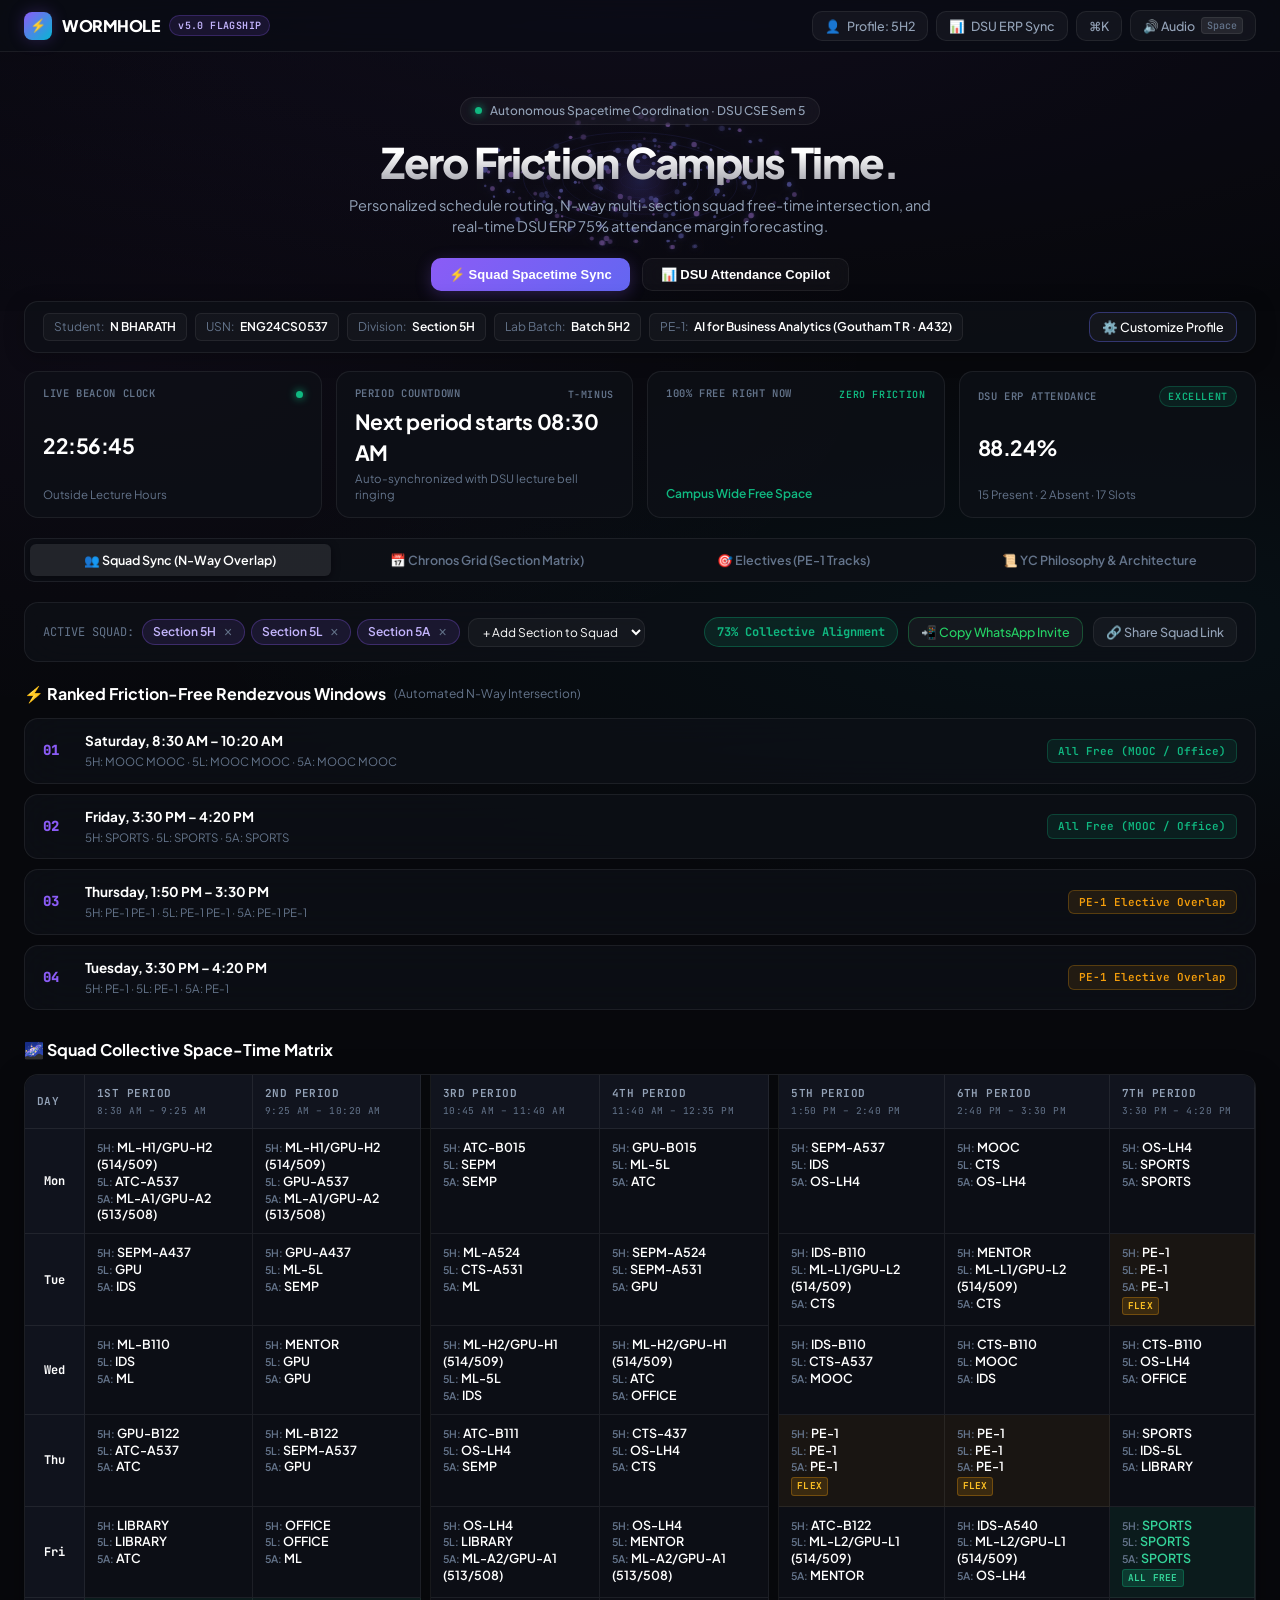
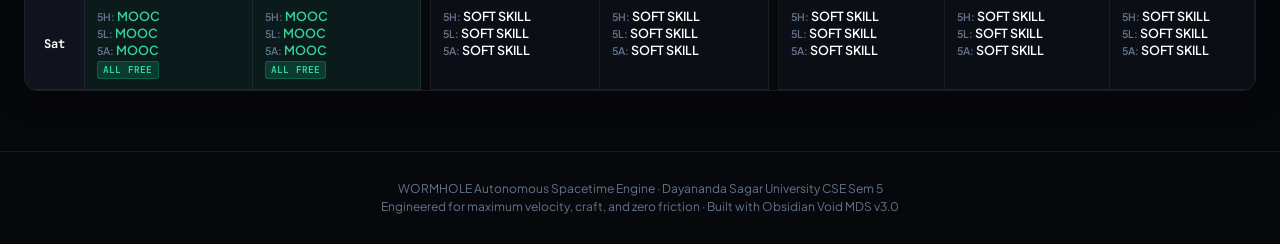
==== commit 0b96ca49: "fix(pe-faculty): correct elective track codes, dynamic faculty selector, Gowtham/Goutham fuzzy match" ====
--- a/DSU_Sem5_Timetable_Site.html
+++ b/DSU_Sem5_Timetable_Site.html
@@ -304,19 +304,22 @@
         <div class="form-group">
           <label class="form-label">PE-1 Elective Track</label>
           <select id="profileElectiveSelect" class="form-select">
-            <option value="24CS3511">Track 1: Cloud Computing (24CS3511)</option>
-            <option value="24CS3512" selected>Track 2: AI for Business Analytics (24CS3512)</option>
-            <option value="24CS3513">Track 3: Deep Learning (24CS3513)</option>
-            <option value="24CS3514">Track 4: Cyber Security & SOC (24CS3514)</option>
-            <option value="24CS3515">Track 5: Extended Reality XR (24CS3515)</option>
-            <option value="24CS3516">Track 6: Computer Graphics & Animation (24CS3516)</option>
+            <option value="24CS3508" selected>Track 01: 24CS3508 — AI for Business Analytics</option>
+            <option value="24CS3509">Track 02: 24CS3509 — Deep Learning</option>
+            <option value="24CS3511">Track 03: 24CS3511 — Cloud Computing</option>
+            <option value="24CS3512">Track 04: 24CS3512 — Introduction to XR & Immersive Technologies</option>
+            <option value="24CS3513">Track 05: 24CS3513 — Computer Graphics</option>
           </select>
         </div>
 
         <div class="form-group">
-          <label class="form-label">Assigned PE-1 Faculty Mentor & Venue</label>
+          <label class="form-label">Assigned PE-1 Faculty Mentor & Room Venue</label>
           <select id="profileElectiveFacultySelect" class="form-select">
-            <!-- Dynamically populated -->
+            <option value="Prof. Goutham T R (Gowtham)||A432" selected>Prof. Goutham T R (Gowtham) (Room A432)</option>
+            <option value="Prof. Sruthi Yapalaparvi||A424">Prof. Sruthi Yapalaparvi (Room A424)</option>
+            <option value="Prof. Pooja shree H R||A431">Prof. Pooja shree H R (Room A431)</option>
+            <option value="Prof. Prajwal S P||A433">Prof. Prajwal S P (Room A433)</option>
+            <option value="Prof. Sriparna Paul||A437">Prof. Sriparna Paul (Room A437)</option>
           </select>
         </div>
       </div>
--- a/styles/main.css
+++ b/styles/main.css
@@ -0,0 +1,130 @@
+/* ===================================================================
+   WORMHOLE DESIGN TOKENS & OBSIDIAN VOID FOUNDATION
+   YC Tier · Linear / Raycast / Cron Aesthetic · Dark OLED & Glass
+   =================================================================== */
+
+@import url('https://fonts.googleapis.com/css2?family=Plus+Jakarta+Sans:wght@300;400;500;600;700;800&family=JetBrains+Mono:wght@400;500;600;700&family=Inter:wght@400;500;600;700&display=swap');
+
+:root {
+  /* Surfaces & Void */
+  --bg-app: #07080c;
+  --bg-card: rgba(14, 16, 23, 0.75);
+  --bg-card-hover: rgba(22, 25, 36, 0.85);
+  --bg-card-solid: #0f1118;
+  --bg-glass: rgba(10, 12, 18, 0.78);
+  --bg-glass-elevated: rgba(18, 21, 31, 0.85);
+  
+  /* Hairline Precision Borders */
+  --border-subtle: rgba(255, 255, 255, 0.07);
+  --border-medium: rgba(255, 255, 255, 0.12);
+  --border-bright: rgba(255, 255, 255, 0.22);
+  --border-glow: rgba(139, 92, 246, 0.35);
+
+  /* Neon Cyber & Signal Accents */
+  --primary: #8b5cf6;
+  --primary-glow: rgba(139, 92, 246, 0.25);
+  --accent-cyan: #06b6d4;
+  --accent-cyan-glow: rgba(6, 182, 212, 0.25);
+  --accent-blue: #3b82f6;
+  --accent-purple: #a855f7;
+
+  /* Semantic Status Colors */
+  --free-text: #10b981;
+  --free-bg: rgba(16, 185, 129, 0.1);
+  --free-border: rgba(16, 185, 129, 0.25);
+  --free-glow: rgba(16, 185, 129, 0.3);
+
+  --flex-text: #f59e0b;
+  --flex-bg: rgba(245, 158, 11, 0.1);
+  --flex-border: rgba(245, 158, 11, 0.25);
+
+  --danger-text: #f43f5e;
+  --danger-bg: rgba(244, 63, 94, 0.1);
+  --danger-border: rgba(244, 63, 94, 0.25);
+
+  /* Typography */
+  --text-main: #ffffff;
+  --text-muted: #94a3b8;
+  --text-dim: #64748b;
+  --text-faint: #334155;
+
+  --font-sans: 'Plus Jakarta Sans', -apple-system, BlinkMacSystemFont, 'Inter', sans-serif;
+  --font-mono: 'JetBrains Mono', monospace;
+
+  /* Geometry */
+  --radius-xs: 6px;
+  --radius-sm: 10px;
+  --radius-md: 14px;
+  --radius-lg: 20px;
+  --radius-full: 9999px;
+
+  /* Transitions */
+  --transition-fast: 0.15s cubic-bezier(0.16, 1, 0.3, 1);
+  --transition-smooth: 0.25s cubic-bezier(0.16, 1, 0.3, 1);
+  --transition-bounce: 0.4s cubic-bezier(0.34, 1.56, 0.64, 1);
+}
+
+/* Global Reset & Smoothness */
+*, *::before, *::after {
+  box-sizing: border-box;
+  margin: 0;
+  padding: 0;
+}
+
+html {
+  scroll-behavior: smooth;
+  background-color: var(--bg-app);
+  color: var(--text-main);
+  font-family: var(--font-sans);
+  -webkit-font-smoothing: antialiased;
+  -moz-osx-font-smoothing: grayscale;
+}
+
+body {
+  background-color: var(--bg-app);
+  background-image: 
+    radial-gradient(ellipse 90% 40% at 50% 0%, rgba(139, 92, 246, 0.08), transparent),
+    radial-gradient(ellipse 70% 30% at 85% 70%, rgba(6, 182, 212, 0.05), transparent),
+    radial-gradient(ellipse 60% 40% at 10% 40%, rgba(168, 85, 247, 0.04), transparent);
+  background-attachment: fixed;
+  min-height: 100vh;
+  color: var(--text-main);
+  overflow-x: hidden;
+  line-height: 1.5;
+}
+
+/* Minimalist Scrollbar */
+::-webkit-scrollbar {
+  width: 6px;
+  height: 6px;
+}
+::-webkit-scrollbar-track {
+  background: transparent;
+}
+::-webkit-scrollbar-thumb {
+  background: rgba(255, 255, 255, 0.12);
+  border-radius: var(--radius-full);
+}
+::-webkit-scrollbar-thumb:hover {
+  background: rgba(255, 255, 255, 0.24);
+}
+
+/* Animations */
+@keyframes subtlePulse {
+  0%, 100% { opacity: 1; transform: scale(1); }
+  50% { opacity: 0.4; transform: scale(0.92); }
+}
+
+@keyframes glowBorder {
+  0%, 100% { border-color: rgba(139, 92, 246, 0.3); box-shadow: 0 0 12px rgba(139, 92, 246, 0.1); }
+  50% { border-color: rgba(6, 182, 212, 0.6); box-shadow: 0 0 20px rgba(6, 182, 212, 0.25); }
+}
+
+@keyframes floatAnim {
+  0%, 100% { transform: translateY(0px); }
+  50% { transform: translateY(-4px); }
+}
+
+.animate-pulse {
+  animation: subtlePulse 2s cubic-bezier(0.4, 0, 0.6, 1) infinite;
+}
--- a/styles/components.css
+++ b/styles/components.css
@@ -1,37 +1,39 @@
 /* ===================================================================
    WORMHOLE FLAGSHIP YC COMPONENT ARCHITECTURE
-   Obsidian Void · Hairline Precision · Quantum HUD · Command Palette
-   Profile Personalization · DSU ERP Attendance Copilot (v5.0)
+   Obsidian Void · Linear / Raycast / Cron Level Craftsmanship
    =================================================================== */
 
 .container {
-  max-width: 1240px;
+  max-width: 1320px;
   margin: 0 auto;
-  padding: 0 20px;
-}
-
-/* Minimalist Glass Surfaces */
+  padding: 0 24px;
+}
+
+/* Glass Surfaces */
 .card-minimal {
-  background: var(--bg-surface);
+  background: var(--bg-card);
+  backdrop-filter: blur(20px);
+  -webkit-backdrop-filter: blur(20px);
   border: 1px solid var(--border-subtle);
   border-radius: var(--radius-md);
-  transition: border-color var(--transition-smooth), background-color var(--transition-smooth), transform var(--transition-smooth);
+  transition: all var(--transition-smooth);
 }
 
 .card-minimal:hover {
   border-color: var(--border-medium);
+  background: var(--bg-card-hover);
 }
 
 /* Top Navigation Bar */
 header.app-nav {
   position: sticky;
   top: 0;
-  z-index: 50;
+  z-index: 100;
   background: var(--bg-glass);
-  backdrop-filter: blur(20px);
-  -webkit-backdrop-filter: blur(20px);
+  backdrop-filter: blur(24px) saturate(180%);
+  -webkit-backdrop-filter: blur(24px) saturate(180%);
   border-bottom: 1px solid var(--border-subtle);
-  padding: 12px 0;
+  padding: 10px 0;
 }
 
 .nav-layout {
@@ -46,61 +48,40 @@
   gap: 10px;
   text-decoration: none;
   color: var(--text-main);
-  font-weight: 700;
-  font-size: 17px;
-  letter-spacing: -0.02em;
+  font-weight: 800;
+  font-size: 16px;
+  letter-spacing: -0.03em;
 }
 
 .brand-icon {
-  width: 24px;
-  height: 24px;
-  border-radius: 6px;
-  background: linear-gradient(135deg, #6366F1, #8B5CF6);
+  width: 28px;
+  height: 28px;
+  border-radius: 8px;
+  background: linear-gradient(135deg, var(--primary), #06b6d4);
   display: flex;
   align-items: center;
   justify-content: center;
-  font-size: 12px;
-  box-shadow: 0 0 12px rgba(99, 102, 241, 0.4);
+  font-size: 13px;
+  box-shadow: 0 0 16px var(--primary-glow);
 }
 
 .badge-version {
   font-family: var(--font-mono);
   font-size: 10px;
-  font-weight: 500;
-  padding: 2px 6px;
-  border-radius: var(--radius-xs);
-  background: rgba(255, 255, 255, 0.05);
-  color: var(--text-dim);
-  border: 1px solid var(--border-subtle);
+  font-weight: 600;
+  padding: 2px 8px;
+  border-radius: var(--radius-full);
+  background: rgba(139, 92, 246, 0.12);
+  color: #c4b5fd;
+  border: 1px solid rgba(139, 92, 246, 0.25);
+  letter-spacing: 0.04em;
 }
 
 .nav-controls {
   display: flex;
   align-items: center;
-  gap: 10px;
+  gap: 8px;
   flex-wrap: wrap;
-}
-
-/* Live Time & Period Status */
-.status-pill {
-  display: inline-flex;
-  align-items: center;
-  gap: 7px;
-  background: rgba(255, 255, 255, 0.03);
-  border: 1px solid var(--border-subtle);
-  padding: 5px 12px;
-  border-radius: var(--radius-full);
-  font-family: var(--font-mono);
-  font-size: 12px;
-  color: var(--text-muted);
-}
-
-.status-dot {
-  width: 6px;
-  height: 6px;
-  border-radius: 50%;
-  background: var(--free-dot);
-  box-shadow: 0 0 8px rgba(16, 185, 129, 0.5);
 }
 
 .nav-btn {
@@ -109,8 +90,9 @@
   color: var(--text-muted);
   padding: 6px 12px;
   border-radius: var(--radius-sm);
-  font-family: var(--font-mono);
-  font-size: 11.5px;
+  font-family: var(--font-sans);
+  font-size: 12.5px;
+  font-weight: 500;
   cursor: pointer;
   display: inline-flex;
   align-items: center;
@@ -120,145 +102,36 @@
 
 .nav-btn:hover {
   background: rgba(255, 255, 255, 0.08);
-  color: var(--text-main);
   border-color: var(--border-medium);
+  color: var(--text-main);
+  transform: translateY(-1px);
 }
 
 .kbd-badge {
   font-family: var(--font-mono);
   font-size: 10px;
+  background: rgba(255, 255, 255, 0.08);
   padding: 1px 5px;
-  background: rgba(255, 255, 255, 0.08);
-  border-radius: 3px;
-  color: var(--text-dim);
-}
-
-/* Student Profile & Personalization Bar */
-.profile-bar {
-  background: var(--bg-surface);
-  border: 1px solid var(--border-subtle);
-  border-radius: var(--radius-md);
-  padding: 12px 18px;
-  margin-bottom: 20px;
-  display: flex;
-  align-items: center;
-  justify-content: space-between;
-  gap: 16px;
-  flex-wrap: wrap;
-}
-
-.profile-meta-wrap {
-  display: flex;
-  align-items: center;
-  gap: 14px;
-  flex-wrap: wrap;
-}
-
-.profile-tag {
-  font-family: var(--font-mono);
-  font-size: 11.5px;
-  padding: 4px 10px;
-  border-radius: var(--radius-xs);
-  background: rgba(255, 255, 255, 0.04);
-  border: 1px solid var(--border-subtle);
-  color: var(--text-muted);
-  display: inline-flex;
-  align-items: center;
-  gap: 6px;
-}
-
-.profile-tag b {
-  color: var(--text-main);
-}
-
-/* Quantum Beacon Radar HUD */
-.radar-hud {
-  display: grid;
-  grid-template-columns: repeat(auto-fit, minmax(280px, 1fr));
-  gap: 12px;
-  margin-bottom: 24px;
-}
-
-.radar-card {
-  padding: 16px 18px;
-  background: var(--bg-surface);
-  border: 1px solid var(--border-subtle);
-  border-radius: var(--radius-md);
-  position: relative;
-  overflow: hidden;
-}
-
-.radar-card::before {
-  content: "";
-  position: absolute;
-  top: 0;
-  left: 0;
-  width: 2px;
-  height: 100%;
-  background: var(--accent-indigo);
-}
-
-.radar-title {
-  font-family: var(--font-mono);
-  font-size: 11px;
-  text-transform: uppercase;
-  letter-spacing: 0.05em;
-  color: var(--text-dim);
-  display: flex;
-  align-items: center;
-  justify-content: space-between;
-}
-
-.radar-value {
-  font-size: 18px;
-  font-weight: 700;
-  color: var(--text-main);
-  margin: 4px 0 2px;
-  letter-spacing: -0.02em;
-}
-
-.radar-sub {
-  font-size: 12px;
-  color: var(--text-muted);
-}
-
-.beacon-chips-wrap {
-  display: flex;
-  flex-wrap: wrap;
-  gap: 6px;
-  margin-top: 6px;
-}
-
-.beacon-chip {
-  background: var(--free-bg);
-  border: 1px solid var(--free-border);
-  color: var(--free-text);
-  font-family: var(--font-mono);
-  font-size: 11px;
-  font-weight: 600;
-  padding: 3px 8px;
-  border-radius: var(--radius-xs);
-  cursor: pointer;
-  display: inline-flex;
-  align-items: center;
-  gap: 5px;
-  transition: all var(--transition-fast);
-}
-
-.beacon-chip:hover {
-  background: rgba(52, 211, 153, 0.16);
-  transform: translateY(-1px);
-}
-
-/* Hero Section with Canvas */
+  border-radius: 4px;
+  border: 1px solid var(--border-subtle);
+  color: var(--text-dim);
+}
+
+/* Status Dot */
+.status-dot {
+  width: 7px;
+  height: 7px;
+  border-radius: 50%;
+  background: #10b981;
+  box-shadow: 0 0 8px #10b981;
+  display: inline-block;
+}
+
+/* Hero Section */
 .hero-wrapper {
   position: relative;
-  min-height: 380px;
-  display: flex;
-  align-items: center;
-  justify-content: center;
+  padding: 44px 0 20px;
   text-align: center;
-  padding: 40px 0 20px;
   overflow: hidden;
 }
 
@@ -268,605 +141,829 @@
   left: 0;
   width: 100%;
   height: 100%;
+  pointer-events: none;
+  opacity: 0.5;
   z-index: 1;
-  pointer-events: auto;
 }
 
 .hero-body {
   position: relative;
   z-index: 2;
-  max-width: 720px;
+  max-width: 800px;
   margin: 0 auto;
 }
 
 .hero-badge {
   display: inline-flex;
   align-items: center;
-  gap: 6px;
-  font-family: var(--font-mono);
-  font-size: 11.5px;
-  color: var(--text-dim);
-  background: rgba(255, 255, 255, 0.03);
-  border: 1px solid var(--border-subtle);
-  padding: 4px 12px;
+  gap: 8px;
+  padding: 4px 14px;
   border-radius: var(--radius-full);
-  margin-bottom: 16px;
+  background: rgba(255, 255, 255, 0.04);
+  border: 1px solid var(--border-subtle);
+  font-size: 12px;
+  font-weight: 500;
+  color: var(--text-muted);
+  margin-bottom: 14px;
+  backdrop-filter: blur(12px);
 }
 
 .hero-title {
-  font-size: clamp(32px, 5.5vw, 54px);
+  font-size: 42px;
   font-weight: 800;
-  letter-spacing: -0.03em;
+  letter-spacing: -0.04em;
   line-height: 1.1;
-  margin-bottom: 14px;
-  color: #FFFFFF;
+  margin-bottom: 10px;
+  background: linear-gradient(180deg, #ffffff 30%, #a1a1aa 100%);
+  -webkit-background-clip: text;
+  -webkit-text-fill-color: transparent;
 }
 
 .hero-sub {
-  font-size: 15px;
+  font-size: 14.5px;
   color: var(--text-muted);
-  line-height: 1.6;
-  margin-bottom: 24px;
-  font-weight: 400;
-}
-
+  max-width: 600px;
+  margin: 0 auto 20px;
+  line-height: 1.5;
+}
+
+/* Buttons */
 .btn-solid {
-  background: #FFFFFF;
-  color: #000000;
-  font-weight: 600;
-  font-size: 13.5px;
-  padding: 9px 20px;
-  border-radius: var(--radius-full);
+  background: linear-gradient(135deg, var(--primary), #6366f1);
+  color: #ffffff;
   border: none;
+  padding: 8px 18px;
+  border-radius: var(--radius-sm);
+  font-size: 13px;
+  font-weight: 600;
   cursor: pointer;
   display: inline-flex;
   align-items: center;
-  gap: 6px;
+  gap: 8px;
+  box-shadow: 0 4px 16px var(--primary-glow);
   transition: all var(--transition-fast);
-  box-shadow: 0 1px 2px rgba(0,0,0,0.3);
 }
 
 .btn-solid:hover {
-  background: #E5E5E5;
   transform: translateY(-1px);
+  box-shadow: 0 6px 22px rgba(139, 92, 246, 0.4);
 }
 
 .btn-outline {
-  background: rgba(255, 255, 255, 0.04);
-  color: var(--text-main);
-  font-weight: 500;
-  font-size: 13.5px;
-  padding: 9px 18px;
-  border-radius: var(--radius-full);
-  border: 1px solid var(--border-subtle);
+  background: rgba(255, 255, 255, 0.03);
+  color: var(--text-main);
+  border: 1px solid var(--border-subtle);
+  padding: 8px 18px;
+  border-radius: var(--radius-sm);
+  font-size: 13px;
+  font-weight: 600;
   cursor: pointer;
+  display: inline-flex;
+  align-items: center;
+  gap: 8px;
   transition: all var(--transition-fast);
+  backdrop-filter: blur(12px);
 }
 
 .btn-outline:hover {
   background: rgba(255, 255, 255, 0.08);
   border-color: var(--border-medium);
-}
-
-/* Segmented View Tabs */
-.segmented-nav {
-  display: flex;
-  align-items: center;
-  gap: 4px;
-  background: var(--bg-surface);
-  border: 1px solid var(--border-subtle);
-  padding: 4px;
-  border-radius: var(--radius-sm);
-  margin-bottom: 24px;
-  width: fit-content;
-  max-width: 100%;
-  overflow-x: auto;
-}
-
-.seg-btn {
-  background: transparent;
-  border: none;
-  color: var(--text-dim);
-  font-family: var(--font-sans);
-  font-size: 13px;
-  font-weight: 500;
-  padding: 6px 14px;
-  border-radius: 6px;
-  cursor: pointer;
-  white-space: nowrap;
-  transition: all var(--transition-fast);
-}
-
-.seg-btn:hover:not(.active) {
-  color: var(--text-main);
-}
-
-.seg-btn.active {
-  background: var(--bg-surface-hover);
-  color: var(--text-main);
-  font-weight: 600;
-  box-shadow: 0 1px 3px rgba(0, 0, 0, 0.3);
-}
-
-/* Panels */
-.view-panel {
-  display: none;
-}
-.view-panel.active {
-  display: block;
-  animation: fadeUp 0.2s cubic-bezier(0.16, 1, 0.3, 1);
-}
-
-@keyframes fadeUp {
-  from { opacity: 0; transform: translateY(4px); }
-  to { opacity: 1; transform: translateY(0); }
-}
-
-/* Squad Sync Controls */
-.squad-header-card {
-  padding: 20px;
+  transform: translateY(-1px);
+}
+
+/* Student Profile Command Bar */
+.profile-bar {
   display: flex;
   align-items: center;
   justify-content: space-between;
-  gap: 16px;
+  background: var(--bg-card);
+  border: 1px solid var(--border-subtle);
+  border-radius: var(--radius-md);
+  padding: 10px 18px;
+  margin-bottom: 18px;
+  gap: 14px;
   flex-wrap: wrap;
-  margin-bottom: 20px;
-}
-
-.squad-chips-wrap {
+  box-shadow: 0 4px 20px rgba(0, 0, 0, 0.25);
+}
+
+.profile-meta-wrap {
   display: flex;
   align-items: center;
   gap: 8px;
   flex-wrap: wrap;
-  flex: 1;
-}
-
-.squad-chip {
-  background: var(--bg-surface-elevated);
-  border: 1px solid var(--border-medium);
-  color: var(--text-main);
-  font-family: var(--font-mono);
-  font-size: 13px;
-  font-weight: 600;
-  padding: 6px 12px;
-  border-radius: var(--radius-sm);
+}
+
+.profile-tag {
+  background: rgba(255, 255, 255, 0.03);
+  border: 1px solid var(--border-subtle);
+  padding: 4px 10px;
+  border-radius: var(--radius-xs);
+  font-size: 12px;
+  color: var(--text-dim);
   display: inline-flex;
   align-items: center;
-  gap: 8px;
-}
-
-.chip-remove {
-  background: transparent;
-  border: none;
-  color: var(--text-dim);
-  font-size: 14px;
-  cursor: pointer;
-  line-height: 1;
-  padding: 0;
-}
-.chip-remove:hover {
-  color: #EF4444;
-}
-
-.select-minimal {
-  background: var(--bg-surface-elevated);
-  border: 1px solid var(--border-subtle);
-  color: var(--text-main);
+  gap: 6px;
+}
+
+.profile-tag b {
+  color: var(--text-main);
+  font-weight: 600;
+}
+
+/* Quantum Beacon Radar HUD */
+.radar-hud {
+  display: grid;
+  grid-template-columns: repeat(auto-fit, minmax(260px, 1fr));
+  gap: 14px;
+  margin-bottom: 20px;
+}
+
+.radar-card {
+  background: var(--bg-card);
+  border: 1px solid var(--border-subtle);
+  border-radius: var(--radius-md);
+  padding: 14px 18px;
+  display: flex;
+  flex-direction: column;
+  justify-content: space-between;
+  min-height: 104px;
+  transition: all var(--transition-smooth);
+}
+
+.radar-card:hover {
+  border-color: var(--border-medium);
+  background: var(--bg-card-hover);
+  transform: translateY(-2px);
+  box-shadow: 0 8px 24px rgba(0, 0, 0, 0.3);
+}
+
+.radar-title {
+  display: flex;
+  align-items: center;
+  justify-content: space-between;
+  font-family: var(--font-mono);
+  font-size: 10.5px;
+  font-weight: 600;
+  letter-spacing: 0.06em;
+  color: var(--text-dim);
+  text-transform: uppercase;
+}
+
+.radar-value {
   font-family: var(--font-sans);
-  font-size: 13.5px;
-  font-weight: 500;
-  padding: 6px 12px;
-  border-radius: var(--radius-sm);
-  outline: none;
-  cursor: pointer;
-}
-
-.sync-score-badge {
-  font-family: var(--font-mono);
-  font-size: 12px;
-  color: var(--free-text);
-  background: var(--free-bg);
-  border: 1px solid var(--free-border);
-  padding: 6px 12px;
+  font-size: 21px;
+  font-weight: 700;
+  letter-spacing: -0.02em;
+  color: var(--text-main);
+  margin: 4px 0 2px;
+}
+
+.radar-sub {
+  font-size: 11.5px;
+  color: var(--text-dim);
+  line-height: 1.4;
+}
+
+.status-pill {
+  display: inline-flex;
+  align-items: center;
+  gap: 5px;
+  font-family: var(--font-mono);
+  font-size: 10.5px;
+  font-weight: 600;
+  padding: 2px 8px;
   border-radius: var(--radius-full);
-  font-weight: 600;
-}
-
-/* Section Pigeonhole Selector (A-L) */
-.section-strip {
-  display: flex;
-  flex-wrap: wrap;
-  gap: 6px;
-  margin-bottom: 20px;
-}
-
-.sec-pill {
-  background: var(--bg-surface);
-  border: 1px solid var(--border-subtle);
-  border-radius: var(--radius-sm);
-  padding: 8px 12px;
-  cursor: pointer;
-  font-family: var(--font-mono);
-  font-size: 13px;
-  font-weight: 500;
-  color: var(--text-muted);
-  display: flex;
-  align-items: center;
-  gap: 8px;
-  transition: all var(--transition-fast);
-}
-
-.sec-pill small {
-  color: var(--text-dim);
-  font-size: 11px;
-}
-
-.sec-pill:hover:not(.active) {
-  border-color: var(--border-medium);
-  color: var(--text-main);
-}
-
-.sec-pill.active {
-  background: var(--bg-surface-hover);
-  border-color: var(--accent-indigo);
-  color: #FFFFFF;
-}
-
-.sec-pill.active small {
-  color: #A5B4FC;
-}
-
-/* Ranked Overlaps List */
-.rank-feed {
-  list-style: none;
-  display: flex;
-  flex-direction: column;
-  gap: 8px;
-  margin: 16px 0 28px;
-}
-
-.rank-item {
-  display: flex;
-  align-items: center;
-  gap: 14px;
-  padding: 12px 16px;
-}
-
-.rank-item:hover {
-  background: var(--bg-surface-hover);
-}
-
-.rank-num {
-  font-family: var(--font-mono);
-  font-size: 13px;
-  font-weight: 600;
-  color: var(--text-dim);
-  min-width: 20px;
-}
-
-.rank-main {
-  flex: 1;
-}
-
-.rank-header {
-  font-size: 14px;
-  font-weight: 600;
-  color: var(--text-main);
-}
-
-.rank-sub {
-  font-family: var(--font-mono);
-  font-size: 11.5px;
-  color: var(--text-dim);
-  margin-top: 2px;
-}
-
-.tier-pill {
-  font-family: var(--font-mono);
-  font-size: 11px;
-  font-weight: 500;
-  padding: 3px 8px;
-  border-radius: var(--radius-xs);
-  display: inline-flex;
-  align-items: center;
-  gap: 5px;
-}
-
-.tier-pill.tier-3 {
+}
+
+.status-pill.safe {
   background: var(--free-bg);
   color: var(--free-text);
   border: 1px solid var(--free-border);
 }
 
-.tier-pill.tier-2 {
-  background: var(--flex-bg);
-  color: var(--flex-text);
-  border: 1px solid var(--flex-border);
-}
-
-.tier-pill.tier-1 {
-  background: var(--skip-bg);
-  color: var(--skip-text);
-  border: 1px solid var(--skip-border);
-}
-
-/* Minimalist Schedule Matrix Table */
-.matrix-container {
-  overflow-x: auto;
-  border-radius: var(--radius-md);
-  border: 1px solid var(--border-subtle);
-  background: var(--bg-surface);
-  margin: 16px 0 24px;
-}
-
-table.matrix-table {
-  width: 100%;
-  border-collapse: collapse;
-  min-width: 900px;
-  font-size: 13px;
-}
-
-table.matrix-table th,
-table.matrix-table td {
-  border: 1px solid var(--border-subtle);
-  padding: 10px 12px;
-  text-align: left;
-  vertical-align: top;
-}
-
-table.matrix-table thead th {
-  background: var(--bg-surface-elevated);
+.status-pill.danger {
+  background: var(--danger-bg);
+  color: var(--danger-text);
+  border: 1px solid var(--danger-border);
+}
+
+.beacon-chips-wrap {
+  display: flex;
+  gap: 6px;
+  flex-wrap: wrap;
+  margin-top: 6px;
+}
+
+.beacon-chip {
   font-family: var(--font-mono);
   font-size: 11px;
-  font-weight: 500;
-  color: var(--text-dim);
-  text-transform: uppercase;
-  letter-spacing: 0.04em;
-}
-
-table.matrix-table thead th .th-time {
-  display: block;
-  font-size: 10px;
-  color: var(--text-faint);
-  margin-top: 2px;
-}
-
-table.matrix-table td.day-cell {
-  background: rgba(255, 255, 255, 0.02);
-  font-family: var(--font-sans);
-  font-weight: 600;
-  font-size: 13px;
-  color: var(--text-muted);
-  white-space: nowrap;
-}
-
-td.break-cell, th.break-cell {
-  background: repeating-linear-gradient(
-    135deg,
-    transparent,
-    transparent 4px,
-    rgba(255, 255, 255, 0.02) 4px,
-    rgba(255, 255, 255, 0.02) 8px
-  );
-  width: 16px;
-  min-width: 16px;
-  padding: 0;
-}
-
-/* Cell Categories */
-td.cell-slot {
-  min-width: 120px;
-  position: relative;
-  transition: background-color var(--transition-fast);
-}
-
-td.cell-slot.cat-free {
-  background: var(--free-bg);
-}
-
-td.cell-slot.cat-skiphigh {
-  background: var(--flex-bg);
-}
-
-td.cell-slot.cat-skiplow {
-  background: var(--skip-bg);
-}
-
-td.cell-slot.active-period {
-  animation: liveGlow 2.5s infinite;
-  background: rgba(99, 102, 241, 0.14) !important;
-}
-
-.cell-name {
-  font-weight: 500;
-  color: var(--text-main);
-  line-height: 1.35;
-}
-
-.cell-tag {
-  display: inline-flex;
-  align-items: center;
-  gap: 4px;
-  font-family: var(--font-mono);
-  font-size: 9.5px;
-  font-weight: 600;
-  padding: 1px 5px;
-  border-radius: 3px;
-}
-
-.cat-free .cell-tag {
+  font-weight: 600;
+  padding: 2px 8px;
+  border-radius: var(--radius-xs);
   background: var(--free-bg);
   color: var(--free-text);
   border: 1px solid var(--free-border);
-}
-
-.cat-skiphigh .cell-tag {
-  background: var(--flex-bg);
-  color: var(--flex-text);
-  border: 1px solid var(--flex-border);
-}
-
-.cat-skiplow .cell-tag {
-  background: var(--skip-bg);
-  color: var(--skip-text);
-  border: 1px solid var(--skip-border);
-}
-
-/* Attendance Badges on Matrix Cells */
-.attendance-tag {
+  cursor: pointer;
+  transition: all var(--transition-fast);
+}
+
+.beacon-chip:hover {
+  background: rgba(16, 185, 129, 0.2);
+  transform: translateY(-1px);
+}
+
+/* Segmented Navigation Switcher */
+.segmented-nav {
+  display: flex;
+  gap: 6px;
+  background: rgba(14, 16, 23, 0.9);
+  padding: 5px;
+  border-radius: var(--radius-sm);
+  border: 1px solid var(--border-subtle);
+  margin-bottom: 20px;
+  overflow-x: auto;
+}
+
+.seg-btn {
+  flex: 1;
+  min-width: 150px;
+  background: transparent;
+  border: none;
+  color: var(--text-dim);
+  padding: 8px 14px;
+  font-family: var(--font-sans);
+  font-size: 12.5px;
+  font-weight: 600;
+  border-radius: var(--radius-xs);
+  cursor: pointer;
+  transition: all var(--transition-fast);
+  white-space: nowrap;
+  text-align: center;
+}
+
+.seg-btn:hover {
+  color: var(--text-main);
+  background: rgba(255, 255, 255, 0.04);
+}
+
+.seg-btn.active {
+  color: var(--text-main);
+  background: rgba(255, 255, 255, 0.09);
+  box-shadow: 0 2px 8px rgba(0, 0, 0, 0.4);
+}
+
+/* View Panels */
+.view-panel {
+  display: none;
+  animation: fadeIn 0.2s ease-out;
+}
+
+.view-panel.active {
+  display: block;
+}
+
+@keyframes fadeIn {
+  from { opacity: 0; transform: translateY(4px); }
+  to { opacity: 1; transform: translateY(0); }
+}
+
+/* ===================================================================
+   TIMETABLE MATRIX & CELL CARDS
+   =================================================================== */
+
+.matrix-container {
+  overflow-x: auto;
+  border: 1px solid var(--border-subtle);
+  border-radius: var(--radius-md);
+  background: var(--bg-card);
+  margin-bottom: 24px;
+  box-shadow: 0 8px 30px rgba(0, 0, 0, 0.35);
+}
+
+.matrix-table {
+  width: 100%;
+  border-collapse: separate;
+  border-spacing: 0;
+  text-align: left;
+  font-size: 12.5px;
+}
+
+.matrix-table th {
+  background: rgba(18, 21, 31, 0.98);
+  color: var(--text-muted);
+  font-family: var(--font-mono);
+  font-size: 11px;
+  font-weight: 600;
+  text-transform: uppercase;
+  letter-spacing: 0.04em;
+  padding: 10px 12px;
+  border-bottom: 1px solid var(--border-subtle);
+  border-right: 1px solid var(--border-subtle);
+  white-space: nowrap;
+}
+
+.matrix-table th .th-time {
+  display: block;
+  font-size: 9.5px;
+  color: var(--text-dim);
+  font-weight: 400;
+  margin-top: 2px;
+  text-transform: none;
+}
+
+.matrix-table th.break-cell, .matrix-table td.break-cell {
+  width: 10px;
+  min-width: 10px;
+  padding: 0;
+  background: rgba(0, 0, 0, 0.4);
+  border-right: 1px solid var(--border-subtle);
+}
+
+.matrix-table td.day-cell {
+  font-family: var(--font-mono);
+  font-weight: 700;
+  font-size: 12px;
+  color: #fff;
+  background: rgba(18, 21, 31, 0.85);
+  width: 60px;
+  min-width: 60px;
+  text-align: center;
+  vertical-align: middle;
+  border-bottom: 1px solid var(--border-subtle);
+  border-right: 1px solid var(--border-subtle);
+}
+
+.matrix-table td.cell-slot {
+  padding: 10px 12px;
+  border-bottom: 1px solid var(--border-subtle);
+  border-right: 1px solid var(--border-subtle);
+  vertical-align: top;
+  min-width: 145px;
+  background: rgba(14, 16, 23, 0.6);
+  transition: all var(--transition-fast);
+}
+
+.matrix-table td.cell-slot:hover {
+  background: rgba(22, 26, 38, 0.9);
+}
+
+.matrix-table td.cell-slot.active-period {
+  border: 1px solid var(--primary);
+  background: rgba(139, 92, 246, 0.12);
+  box-shadow: inset 0 0 16px rgba(139, 92, 246, 0.25);
+}
+
+.cell-name {
+  font-size: 12.5px;
+  font-weight: 600;
+  color: var(--text-main);
+  line-height: 1.35;
+}
+
+.cell-tag {
+  display: inline-block;
   font-family: var(--font-mono);
   font-size: 9.5px;
   font-weight: 700;
   padding: 1px 5px;
   border-radius: 3px;
+  letter-spacing: 0.02em;
+}
+
+/* Category Color Tiers */
+.cat-free {
+  background: rgba(16, 185, 129, 0.08) !important;
+}
+.cat-free .cell-name {
+  color: #34d399;
+}
+.cat-free .cell-tag {
+  background: rgba(16, 185, 129, 0.2);
+  color: #34d399;
+  border: 1px solid rgba(16, 185, 129, 0.3);
+}
+
+.cat-skiphigh {
+  background: rgba(245, 158, 11, 0.06) !important;
+}
+.cat-skiphigh .cell-tag {
+  background: rgba(245, 158, 11, 0.15);
+  color: #fbbf24;
+  border: 1px solid rgba(245, 158, 11, 0.3);
+}
+
+.cat-skiplow {
+  background: rgba(249, 115, 22, 0.05) !important;
+}
+.cat-skiplow .cell-tag {
+  background: rgba(249, 115, 22, 0.15);
+  color: #fb923c;
+  border: 1px solid rgba(249, 115, 22, 0.3);
+}
+
+/* Attendance Badge inside Cell */
+.attendance-tag {
+  font-family: var(--font-mono);
+  font-size: 9.5px;
+  font-weight: 600;
+  padding: 1px 5px;
+  border-radius: 3px;
   display: inline-flex;
   align-items: center;
   gap: 3px;
 }
 
 .attendance-tag.safe {
+  background: rgba(16, 185, 129, 0.15);
+  color: #34d399;
+  border: 1px solid rgba(16, 185, 129, 0.3);
+}
+
+.attendance-tag.danger {
+  background: rgba(244, 63, 94, 0.15);
+  color: #fb7185;
+  border: 1px solid rgba(244, 63, 94, 0.35);
+}
+
+/* Section Strip (Pigeonholes) */
+.section-strip {
+  display: flex;
+  gap: 8px;
+  margin-bottom: 16px;
+  overflow-x: auto;
+  padding-bottom: 4px;
+}
+
+.sec-pill {
+  padding: 6px 14px;
+  background: var(--bg-card);
+  border: 1px solid var(--border-subtle);
+  border-radius: var(--radius-sm);
+  color: var(--text-muted);
+  font-size: 12.5px;
+  font-weight: 600;
+  cursor: pointer;
+  transition: all var(--transition-fast);
+  white-space: nowrap;
+  display: flex;
+  align-items: center;
+  gap: 6px;
+}
+
+.sec-pill small {
+  font-size: 10px;
+  color: var(--text-dim);
+  font-weight: 400;
+}
+
+.sec-pill:hover {
+  background: var(--bg-card-hover);
+  border-color: var(--border-medium);
+  color: var(--text-main);
+}
+
+.sec-pill.active {
+  background: rgba(139, 92, 246, 0.15);
+  border-color: rgba(139, 92, 246, 0.5);
+  color: #fff;
+  box-shadow: 0 2px 10px rgba(139, 92, 246, 0.25);
+}
+
+.sec-pill.active small {
+  color: #c4b5fd;
+}
+
+/* Squad Sync Components */
+.squad-header-card {
+  padding: 14px 18px;
+  display: flex;
+  align-items: center;
+  justify-content: space-between;
+  flex-wrap: wrap;
+  gap: 14px;
+  margin-bottom: 18px;
+}
+
+.squad-chips-wrap {
+  display: flex;
+  align-items: center;
+  gap: 8px;
+  flex-wrap: wrap;
+}
+
+.squad-chip {
+  display: inline-flex;
+  align-items: center;
+  gap: 6px;
+  background: rgba(139, 92, 246, 0.12);
+  border: 1px solid rgba(139, 92, 246, 0.3);
+  color: #c4b5fd;
+  padding: 3px 10px;
+  border-radius: var(--radius-full);
+  font-size: 12px;
+  font-weight: 600;
+}
+
+.squad-chip .chip-remove {
+  background: none;
+  border: none;
+  color: var(--text-dim);
+  cursor: pointer;
+  font-size: 14px;
+  line-height: 1;
+  padding: 0 2px;
+  transition: color var(--transition-fast);
+}
+
+.squad-chip .chip-remove:hover {
+  color: var(--danger-text);
+}
+
+.select-minimal {
+  background: rgba(255, 255, 255, 0.04);
+  border: 1px solid var(--border-subtle);
+  color: var(--text-main);
+  padding: 5px 10px;
+  border-radius: var(--radius-sm);
+  font-family: var(--font-sans);
+  font-size: 12px;
+  outline: none;
+  cursor: pointer;
+}
+
+.select-minimal option {
+  background: var(--bg-card-solid);
+  color: var(--text-main);
+}
+
+.sync-score-badge {
+  font-family: var(--font-mono);
+  font-size: 12px;
+  font-weight: 700;
+  padding: 5px 12px;
+  border-radius: var(--radius-full);
   background: rgba(16, 185, 129, 0.12);
-  color: #34D399;
+  color: var(--free-text);
   border: 1px solid rgba(16, 185, 129, 0.3);
 }
 
-.attendance-tag.danger {
-  background: rgba(239, 68, 68, 0.16);
-  color: #F87171;
-  border: 1px solid rgba(239, 68, 68, 0.4);
-}
-
-/* Modals & Drawers */
-.cmd-backdrop {
+/* Ranked Rendezvous Windows */
+.rank-feed {
+  list-style: none;
+  display: flex;
+  flex-direction: column;
+  gap: 10px;
+}
+
+.rank-item {
+  display: flex;
+  align-items: center;
+  justify-content: space-between;
+  padding: 12px 18px;
+  gap: 14px;
+}
+
+.rank-num {
+  font-family: var(--font-mono);
+  font-size: 14px;
+  font-weight: 800;
+  color: var(--primary);
+  width: 28px;
+}
+
+.rank-main {
+  flex: 1;
+}
+
+.rank-header {
+  font-size: 13.5px;
+  font-weight: 700;
+  color: var(--text-main);
+}
+
+.rank-sub {
+  font-size: 11.5px;
+  color: var(--text-dim);
+  margin-top: 2px;
+}
+
+.tier-pill {
+  font-family: var(--font-mono);
+  font-size: 11px;
+  font-weight: 600;
+  padding: 3px 10px;
+  border-radius: var(--radius-xs);
+  white-space: nowrap;
+}
+
+.tier-3 {
+  background: var(--free-bg);
+  color: var(--free-text);
+  border: 1px solid var(--free-border);
+}
+
+.tier-2 {
+  background: var(--flex-bg);
+  color: var(--flex-text);
+  border: 1px solid var(--flex-border);
+}
+
+.tier-1 {
+  background: rgba(249, 115, 22, 0.1);
+  color: #fb923c;
+  border: 1px solid rgba(249, 115, 22, 0.25);
+}
+
+/* Directory Tables */
+.directory-wrap {
+  margin-top: 28px;
+  background: var(--bg-card);
+  border: 1px solid var(--border-subtle);
+  border-radius: var(--radius-md);
+  padding: 18px;
+}
+
+.dir-header {
+  display: flex;
+  justify-content: space-between;
+  align-items: center;
+  margin-bottom: 14px;
+  flex-wrap: wrap;
+  gap: 12px;
+}
+
+.input-minimal {
+  background: rgba(255, 255, 255, 0.04);
+  border: 1px solid var(--border-subtle);
+  color: var(--text-main);
+  padding: 6px 12px;
+  border-radius: var(--radius-sm);
+  font-family: var(--font-sans);
+  font-size: 12.5px;
+  width: 260px;
+  outline: none;
+  transition: all var(--transition-fast);
+}
+
+.input-minimal:focus {
+  border-color: var(--primary);
+  background: rgba(255, 255, 255, 0.07);
+  box-shadow: 0 0 12px var(--primary-glow);
+}
+
+.dir-table {
+  width: 100%;
+  border-collapse: collapse;
+  font-size: 12.5px;
+}
+
+.dir-table th {
+  text-align: left;
+  padding: 8px 12px;
+  font-family: var(--font-mono);
+  font-size: 10.5px;
+  color: var(--text-dim);
+  border-bottom: 1px solid var(--border-subtle);
+}
+
+.dir-table td {
+  padding: 10px 12px;
+  border-bottom: 1px solid var(--border-subtle);
+  color: var(--text-muted);
+}
+
+.dir-table tr:hover td {
+  background: rgba(255, 255, 255, 0.02);
+  color: var(--text-main);
+}
+
+/* Modals & Backdrops */
+.modal-overlay, .cmd-backdrop {
   position: fixed;
-  top: 0;
-  left: 0;
+  inset: 0;
+  background: rgba(0, 0, 0, 0.82);
+  backdrop-filter: blur(16px);
+  -webkit-backdrop-filter: blur(16px);
+  z-index: 200;
+  display: none;
+  align-items: center;
+  justify-content: center;
+  padding: 20px;
+}
+
+.modal-overlay.open, .modal-overlay.active, .cmd-backdrop.open {
+  display: flex;
+}
+
+.modal-card, .cmd-box {
+  background: #0f1118;
+  border: 1px solid var(--border-medium);
+  border-radius: var(--radius-lg);
+  max-width: 680px;
   width: 100%;
-  height: 100%;
+  max-height: 90vh;
+  overflow-y: auto;
+  padding: 24px;
+  box-shadow: 0 24px 70px rgba(0, 0, 0, 0.8), 0 0 35px rgba(139, 92, 246, 0.15);
+  animation: modalPop 0.2s cubic-bezier(0.16, 1, 0.3, 1);
+}
+
+@keyframes modalPop {
+  from { opacity: 0; transform: scale(0.96) translateY(8px); }
+  to { opacity: 1; transform: scale(1) translateY(0); }
+}
+
+.modal-header {
+  display: flex;
+  justify-content: space-between;
+  align-items: center;
+  margin-bottom: 18px;
+  padding-bottom: 12px;
+  border-bottom: 1px solid var(--border-subtle);
+}
+
+.modal-body {
+  margin-bottom: 16px;
+}
+
+.modal-footer {
+  display: flex;
+  justify-content: flex-end;
+  gap: 10px;
+  padding-top: 14px;
+  border-top: 1px solid var(--border-subtle);
+}
+
+.modal-title {
+  font-size: 17px;
+  font-weight: 700;
+  color: var(--text-main);
+  display: flex;
+  align-items: center;
+  gap: 8px;
+}
+
+.chip-remove, .close-btn {
+  background: transparent;
+  border: none;
+  color: var(--text-dim);
+  font-size: 20px;
+  cursor: pointer;
+  line-height: 1;
+  transition: color var(--transition-fast);
+}
+
+.chip-remove:hover, .close-btn:hover {
+  color: #fff;
+}
+
+.form-textarea {
+  width: 100%;
+  background: rgba(255, 255, 255, 0.04);
+  border: 1px solid var(--border-subtle);
+  color: var(--text-main);
+  padding: 10px 12px;
+  border-radius: var(--radius-sm);
+  font-family: var(--font-mono);
+  font-size: 12px;
+  outline: none;
+  resize: vertical;
+}
+
+.form-textarea:focus {
+  border-color: var(--primary);
+  background: rgba(255, 255, 255, 0.07);
+}
+
+/* Command Palette (⌘K) */
+.cmd-modal {
+  position: fixed;
+  inset: 0;
   background: rgba(0, 0, 0, 0.8);
   backdrop-filter: blur(14px);
   -webkit-backdrop-filter: blur(14px);
-  z-index: 100;
-  display: flex;
+  z-index: 210;
+  display: none;
   align-items: flex-start;
   justify-content: center;
-  padding: 10vh 20px 40px;
-  opacity: 0;
-  pointer-events: none;
-  overflow-y: auto;
-  transition: opacity var(--transition-fast);
-}
-
-.cmd-backdrop.open {
-  opacity: 1;
-  pointer-events: auto;
+  padding-top: 100px;
+}
+
+.cmd-modal.open {
+  display: flex;
 }
 
 .cmd-box {
-  width: 100%;
-  max-width: 640px;
-  background: #111115;
+  background: #0f1118;
   border: 1px solid var(--border-medium);
   border-radius: var(--radius-md);
-  box-shadow: 0 24px 60px rgba(0, 0, 0, 0.9), 0 0 0 1px rgba(255, 255, 255, 0.08);
+  max-width: 580px;
+  width: 100%;
   overflow: hidden;
-  animation: cmdSlideDown 0.18s cubic-bezier(0.16, 1, 0.3, 1);
-}
-
-@keyframes cmdSlideDown {
-  from { transform: translateY(-10px) scale(0.98); opacity: 0; }
-  to { transform: translateY(0) scale(1); opacity: 1; }
-}
-
-.modal-header {
-  display: flex;
-  align-items: center;
-  justify-content: space-between;
-  padding: 16px 20px;
-  border-bottom: 1px solid var(--border-subtle);
-}
-
-.modal-body {
-  padding: 20px;
-}
-
-.modal-footer {
-  display: flex;
-  align-items: center;
-  justify-content: flex-end;
-  gap: 10px;
-  padding: 14px 20px;
-  border-top: 1px solid var(--border-subtle);
-  background: rgba(255, 255, 255, 0.015);
-}
-
-/* Forms */
-.form-group {
-  margin-bottom: 16px;
-}
-
-.form-label {
-  display: block;
-  font-family: var(--font-mono);
-  font-size: 11px;
-  text-transform: uppercase;
-  color: var(--text-dim);
-  margin-bottom: 6px;
-  letter-spacing: 0.04em;
-}
-
-.form-select, .form-input, .form-textarea {
-  width: 100%;
-  background: var(--bg-surface-elevated);
-  border: 1px solid var(--border-subtle);
-  color: var(--text-main);
-  font-family: var(--font-sans);
-  font-size: 13.5px;
-  padding: 8px 12px;
-  border-radius: var(--radius-sm);
-  outline: none;
-}
-
-.form-select:focus, .form-input:focus, .form-textarea:focus {
-  border-color: var(--accent-indigo);
-}
-
-/* Stepper buttons for simulator */
-.stepper-wrap {
-  display: inline-flex;
-  align-items: center;
-  gap: 4px;
-}
-
-.step-btn {
-  background: rgba(255, 255, 255, 0.06);
-  border: 1px solid var(--border-subtle);
-  color: var(--text-main);
-  font-family: var(--font-mono);
-  font-size: 11px;
-  font-weight: 600;
-  width: 26px;
-  height: 24px;
-  border-radius: 4px;
-  cursor: pointer;
-  display: flex;
-  align-items: center;
-  justify-content: center;
-}
-
-.step-btn.step-plus:hover {
-  background: rgba(16, 185, 129, 0.2);
-  color: var(--free-text);
-  border-color: var(--free-border);
-}
-
-.step-btn.step-minus:hover {
-  background: rgba(239, 68, 68, 0.2);
-  color: #EF4444;
-  border-color: rgba(239, 68, 68, 0.4);
-}
-
-/* Command Palette Input */
+  box-shadow: 0 24px 70px rgba(0, 0, 0, 0.85), 0 0 40px rgba(139, 92, 246, 0.2);
+  animation: modalPop 0.2s cubic-bezier(0.16, 1, 0.3, 1);
+}
+
 .cmd-input-wrap {
   display: flex;
   align-items: center;
@@ -876,23 +973,19 @@
 }
 
 .cmd-input {
-  flex: 1;
+  width: 100%;
   background: transparent;
   border: none;
-  color: #FFFFFF;
-  font-family: var(--font-sans);
+  color: #fff;
   font-size: 15px;
   outline: none;
-}
-
-.cmd-input::placeholder {
-  color: var(--text-dim);
+  font-family: var(--font-sans);
 }
 
 .cmd-results {
-  max-height: 340px;
+  max-height: 360px;
   overflow-y: auto;
-  padding: 6px;
+  padding: 8px;
 }
 
 .cmd-item {
@@ -900,103 +993,91 @@
   align-items: center;
   justify-content: space-between;
   padding: 10px 14px;
+  border-radius: var(--radius-xs);
+  cursor: pointer;
+  transition: background var(--transition-fast);
+  color: var(--text-muted);
+}
+
+.cmd-item:hover, .cmd-item.active {
+  background: rgba(139, 92, 246, 0.15);
+  color: #fff;
+}
+
+/* Stepper for Bunk Simulator */
+.stepper-wrap {
+  display: flex;
+  gap: 4px;
+  align-items: center;
+}
+
+.step-btn {
+  background: rgba(255, 255, 255, 0.06);
+  border: 1px solid var(--border-subtle);
+  color: var(--text-main);
+  width: 26px;
+  height: 26px;
+  border-radius: 4px;
+  cursor: pointer;
+  font-family: var(--font-mono);
+  font-size: 11px;
+  font-weight: 700;
+  display: inline-flex;
+  align-items: center;
+  justify-content: center;
+  transition: all var(--transition-fast);
+}
+
+.step-btn:hover {
+  background: rgba(255, 255, 255, 0.15);
+  border-color: var(--border-medium);
+}
+
+/* Form Groups */
+.form-group {
+  margin-bottom: 14px;
+}
+
+.form-label {
+  display: block;
+  font-family: var(--font-mono);
+  font-size: 11px;
+  color: var(--text-dim);
+  margin-bottom: 6px;
+  text-transform: uppercase;
+  letter-spacing: 0.04em;
+}
+
+.form-select, .form-input {
+  width: 100%;
+  background: rgba(255, 255, 255, 0.04);
+  border: 1px solid var(--border-subtle);
+  color: var(--text-main);
+  padding: 8px 12px;
   border-radius: var(--radius-sm);
-  cursor: pointer;
-  transition: background-color var(--transition-fast);
-}
-
-.cmd-item:hover {
-  background: var(--bg-surface-hover);
-}
-
-/* Directory Table */
-.directory-wrap {
-  margin-top: 32px;
-}
-
-.dir-header {
-  display: flex;
-  align-items: center;
-  justify-content: space-between;
-  gap: 12px;
-  flex-wrap: wrap;
-  margin-bottom: 14px;
-}
-
-.input-minimal {
-  background: var(--bg-surface);
-  border: 1px solid var(--border-subtle);
-  color: var(--text-main);
   font-family: var(--font-sans);
-  font-size: 13.5px;
-  padding: 8px 14px;
-  border-radius: var(--radius-sm);
+  font-size: 13px;
   outline: none;
-  min-width: 240px;
-}
-
-.input-minimal:focus {
-  border-color: var(--border-focus);
-}
-
-table.dir-table {
-  width: 100%;
-  border-collapse: collapse;
-  background: var(--bg-surface);
-  border-radius: var(--radius-md);
-  border: 1px solid var(--border-subtle);
-  overflow: hidden;
-  font-size: 13px;
-}
-
-table.dir-table th {
-  background: var(--bg-surface-elevated);
-  font-family: var(--font-mono);
-  font-size: 10.5px;
-  text-transform: uppercase;
-  color: var(--text-dim);
-  letter-spacing: 0.04em;
-  padding: 10px 14px;
-  text-align: left;
-  border-bottom: 1px solid var(--border-subtle);
-}
-
-table.dir-table td {
-  padding: 10px 14px;
-  border-bottom: 1px solid var(--border-subtle);
-  color: var(--text-muted);
-}
-
-table.dir-table tr:hover td {
-  background: rgba(255, 255, 255, 0.02);
-  color: var(--text-main);
-}
-
-table.dir-table td.mono-code {
-  font-family: var(--font-mono);
-  color: var(--accent-cyan);
-  font-weight: 500;
-  font-size: 12px;
+  transition: all var(--transition-fast);
+}
+
+.form-select:focus, .form-input:focus {
+  border-color: var(--primary);
+  background: rgba(255, 255, 255, 0.07);
+  box-shadow: 0 0 12px var(--primary-glow);
+}
+
+.form-select option {
+  background: #0f1118;
+  color: #fff;
 }
 
 /* Footer */
 footer.app-footer {
+  margin-top: 60px;
   border-top: 1px solid var(--border-subtle);
-  padding: 32px 0 24px;
-  margin-top: 60px;
+  padding: 28px 0;
   text-align: center;
-}
-
-.footer-copy {
-  font-family: var(--font-mono);
-  font-size: 11.5px;
-  color: var(--text-dim);
-  line-height: 1.8;
-}
-
-@media (max-width: 768px) {
-  .hero-title { font-size: 32px; }
-  .nav-layout { flex-wrap: wrap; gap: 10px; }
-  .profile-bar { flex-direction: column; align-items: stretch; }
-  .squad-chips-wrap { flex-direction: column; align-items: stretch; }
-}
+  color: var(--text-dim);
+  font-size: 12px;
+}
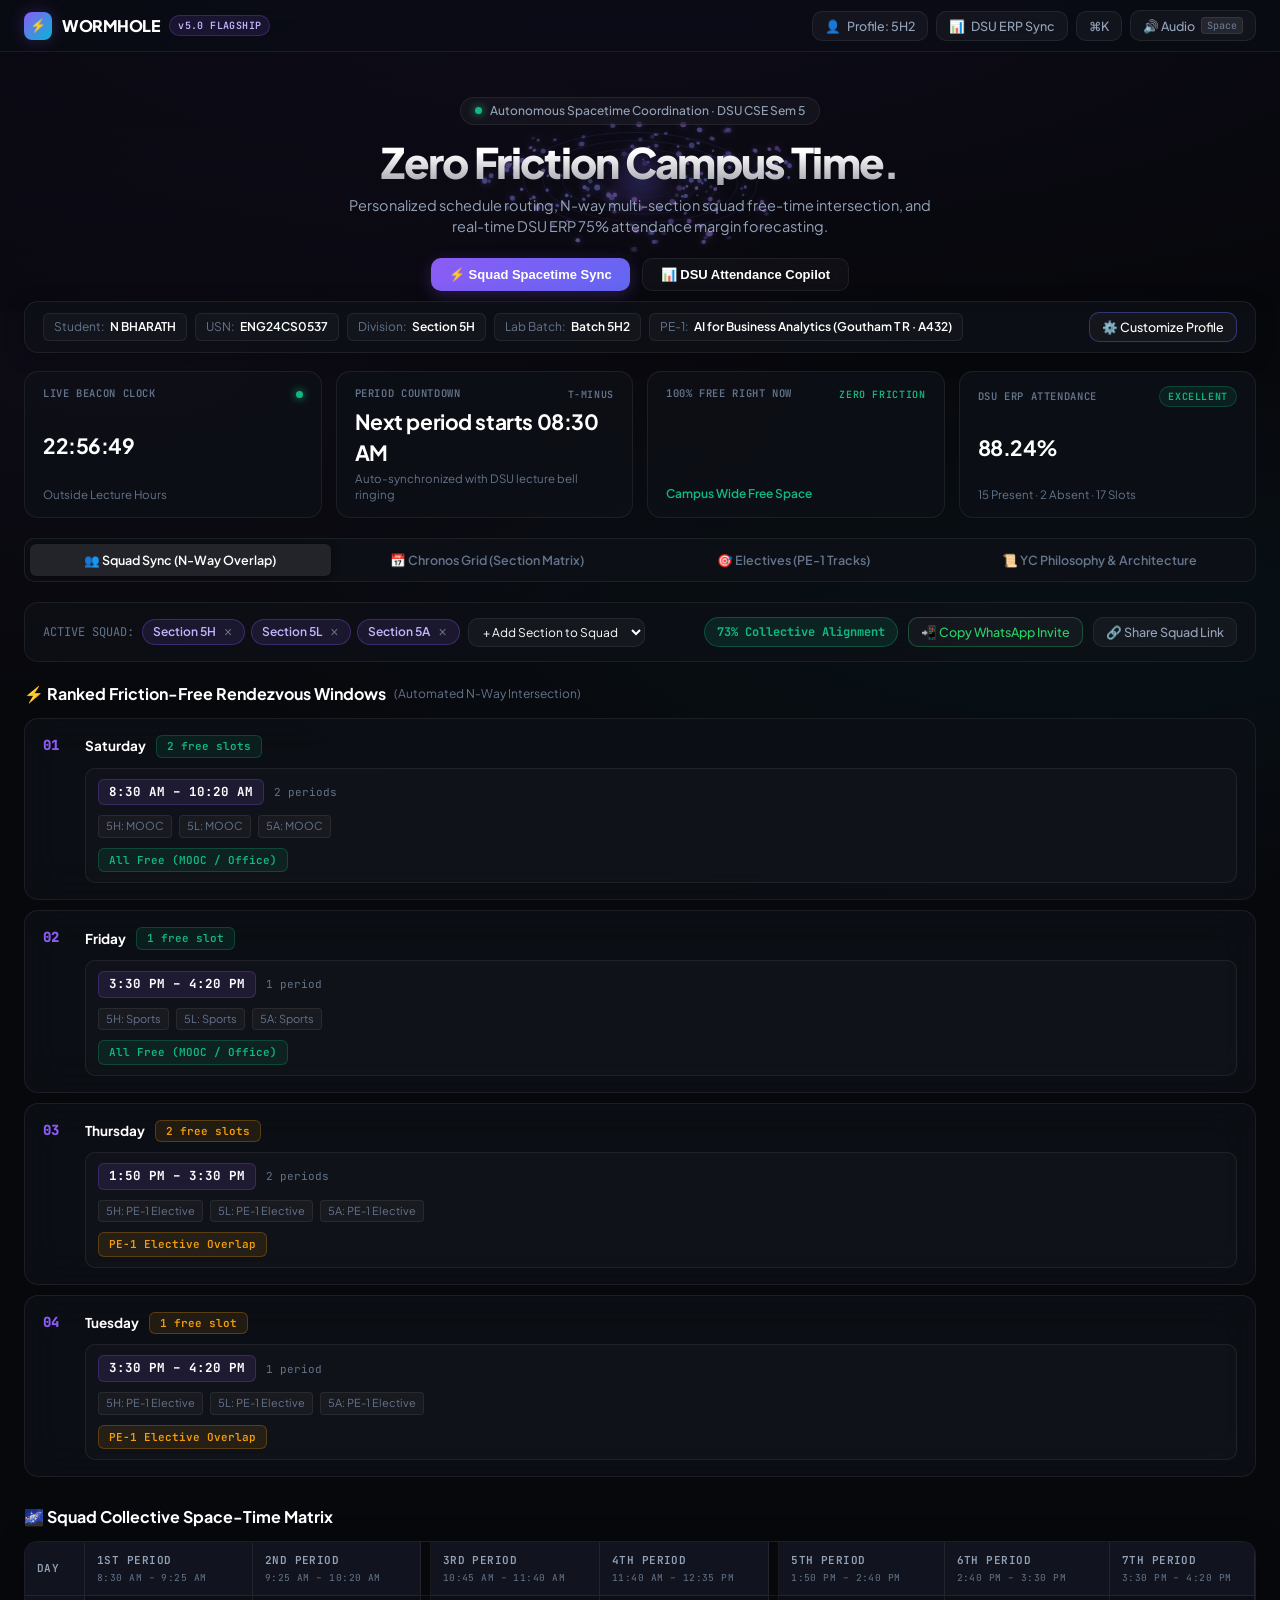
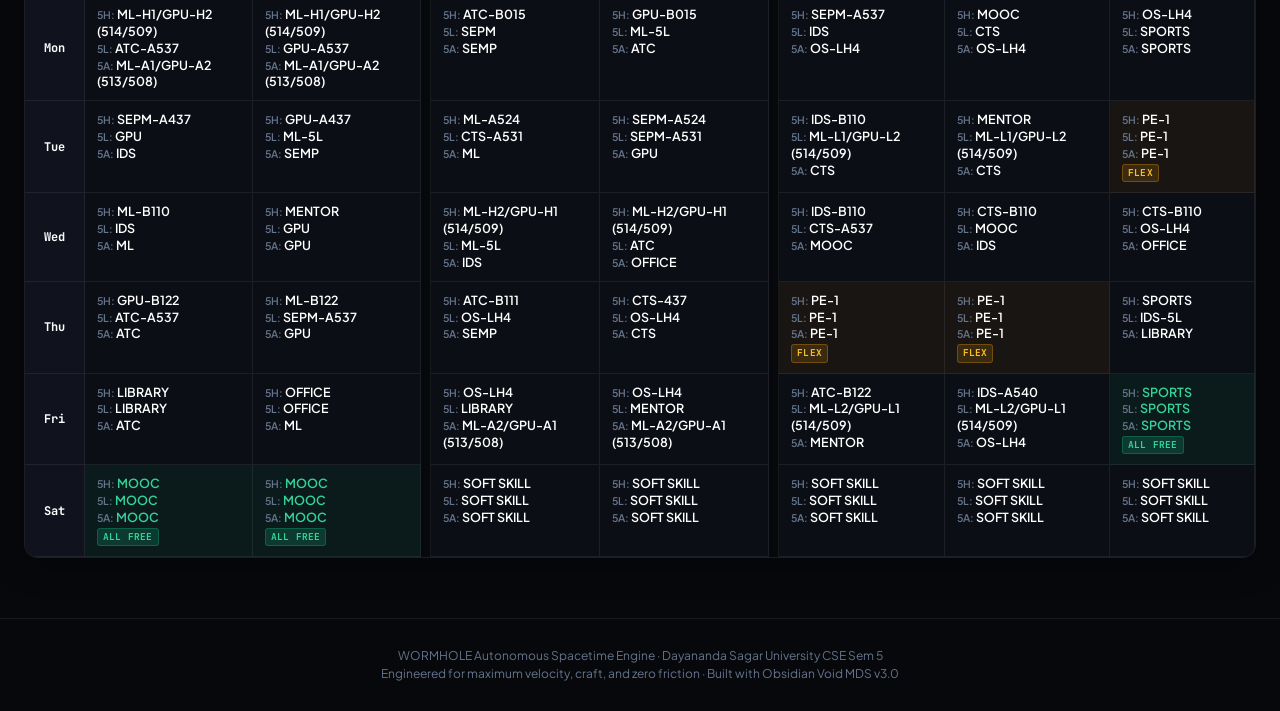
==== commit 70f3f3f9: "feat(profile+attendance): add Name/USN fields to profile modal, 6-scenario attendance simulator, sum" ====
--- a/DSU_Sem5_Timetable_Site.html
+++ b/DSU_Sem5_Timetable_Site.html
@@ -266,64 +266,88 @@
 
   <!-- STUDENT PROFILE MODAL -->
   <div id="profileModal" class="cmd-backdrop">
-    <div class="cmd-box">
+    <div class="cmd-box" style="max-width:520px;">
       <div class="modal-header">
-        <h3 style="font-size:16px; font-weight:700;">👤 Student Personalization Profile</h3>
+        <h3 style="font-size:16px; font-weight:700;">👤 Student Profile</h3>
         <button class="chip-remove" id="closeProfileModalBtn" style="font-size:18px;">&times;</button>
       </div>
       <div class="modal-body">
-        <div class="form-group">
-          <label class="form-label">Assigned Section</label>
-          <select id="profileSectionSelect" class="form-select">
-            <option value="A">Section 5A</option>
-            <option value="B">Section 5B</option>
-            <option value="C">Section 5C</option>
-            <option value="D">Section 5D</option>
-            <option value="E">Section 5E</option>
-            <option value="F">Section 5F</option>
-            <option value="G">Section 5G</option>
-            <option value="H" selected>Section 5H</option>
-            <option value="I">Section 5I</option>
-            <option value="J">Section 5J</option>
-            <option value="K">Section 5K</option>
-            <option value="L">Section 5L</option>
-          </select>
-        </div>
-
-        <div class="form-group">
-          <label class="form-label">Lab Batch Division (Half-Section Partition)</label>
-          <select id="profileBatchSelect" class="form-select">
-            <option value="1">Batch 1 (First Half — e.g. 5H1)</option>
-            <option value="2" selected>Batch 2 (Second Half — e.g. 5H2)</option>
-          </select>
-          <small style="color:var(--text-dim); font-size:11px; display:block; margin-top:4px;">
-            Auto-resolves lab swaps (e.g. ML Lab vs GPU Architecture Lab rooms).
-          </small>
-        </div>
-
-        <div class="form-group">
-          <label class="form-label">PE-1 Elective Track</label>
-          <select id="profileElectiveSelect" class="form-select">
-            <option value="24CS3508" selected>Track 01: 24CS3508 — AI for Business Analytics</option>
-            <option value="24CS3509">Track 02: 24CS3509 — Deep Learning</option>
-            <option value="24CS3511">Track 03: 24CS3511 — Cloud Computing</option>
-            <option value="24CS3512">Track 04: 24CS3512 — Introduction to XR & Immersive Technologies</option>
-            <option value="24CS3513">Track 05: 24CS3513 — Computer Graphics</option>
-          </select>
-        </div>
-
-        <div class="form-group">
-          <label class="form-label">Assigned PE-1 Faculty Mentor & Room Venue</label>
-          <select id="profileElectiveFacultySelect" class="form-select">
-            <option value="Prof. Goutham T R (Gowtham)||A432" selected>Prof. Goutham T R (Gowtham) (Room A432)</option>
-            <option value="Prof. Sruthi Yapalaparvi||A424">Prof. Sruthi Yapalaparvi (Room A424)</option>
-            <option value="Prof. Pooja shree H R||A431">Prof. Pooja shree H R (Room A431)</option>
-            <option value="Prof. Prajwal S P||A433">Prof. Prajwal S P (Room A433)</option>
-            <option value="Prof. Sriparna Paul||A437">Prof. Sriparna Paul (Room A437)</option>
-          </select>
-        </div>
-      </div>
-      <div class="modal-footer">
+
+        <!-- Identity Block -->
+        <div style="margin-bottom:18px; padding-bottom:16px; border-bottom:1px solid var(--border-subtle);">
+          <div style="font-size:10px; font-weight:700; letter-spacing:0.08em; color:var(--text-dim); text-transform:uppercase; margin-bottom:12px;">Identity</div>
+          <div style="display:grid; grid-template-columns:1fr 1fr; gap:12px;">
+            <div class="form-group" style="margin:0;">
+              <label class="form-label">Full Name</label>
+              <input type="text" id="profileNameInput" class="form-input" placeholder="e.g. N BHARATH" maxlength="40" />
+            </div>
+            <div class="form-group" style="margin:0;">
+              <label class="form-label">USN</label>
+              <input type="text" id="profileUsnInput" class="form-input" placeholder="e.g. ENG24CS0537" maxlength="15" style="text-transform:uppercase;" />
+            </div>
+          </div>
+        </div>
+
+        <!-- Academic Config Block -->
+        <div style="margin-bottom:18px; padding-bottom:16px; border-bottom:1px solid var(--border-subtle);">
+          <div style="font-size:10px; font-weight:700; letter-spacing:0.08em; color:var(--text-dim); text-transform:uppercase; margin-bottom:12px;">Academic Assignment</div>
+          <div style="display:grid; grid-template-columns:1fr 1fr; gap:12px;">
+            <div class="form-group" style="margin:0;">
+              <label class="form-label">Assigned Section</label>
+              <select id="profileSectionSelect" class="form-select">
+                <option value="A">Section 5A</option>
+                <option value="B">Section 5B</option>
+                <option value="C">Section 5C</option>
+                <option value="D">Section 5D</option>
+                <option value="E">Section 5E</option>
+                <option value="F">Section 5F</option>
+                <option value="G">Section 5G</option>
+                <option value="H" selected>Section 5H</option>
+                <option value="I">Section 5I</option>
+                <option value="J">Section 5J</option>
+                <option value="K">Section 5K</option>
+                <option value="L">Section 5L</option>
+              </select>
+            </div>
+            <div class="form-group" style="margin:0;">
+              <label class="form-label">Lab Batch</label>
+              <select id="profileBatchSelect" class="form-select">
+                <option value="1">Batch 1 (First Half · e.g. 5H1)</option>
+                <option value="2" selected>Batch 2 (Second Half · e.g. 5H2)</option>
+              </select>
+              <small style="color:var(--text-dim); font-size:10.5px; display:block; margin-top:3px;">Auto-resolves ML ↔ GPU lab room swaps</small>
+            </div>
+          </div>
+        </div>
+
+        <!-- PE-1 Elective Block -->
+        <div>
+          <div style="font-size:10px; font-weight:700; letter-spacing:0.08em; color:var(--text-dim); text-transform:uppercase; margin-bottom:12px;">PE-1 Elective</div>
+          <div class="form-group">
+            <label class="form-label">Elective Track</label>
+            <select id="profileElectiveSelect" class="form-select">
+              <option value="24CS3508" selected>Track 01: 24CS3508 — AI for Business Analytics</option>
+              <option value="24CS3509">Track 02: 24CS3509 — Deep Learning</option>
+              <option value="24CS3511">Track 03: 24CS3511 — Cloud Computing</option>
+              <option value="24CS3512">Track 04: 24CS3512 — Introduction to XR &amp; Immersive Technologies</option>
+              <option value="24CS3513">Track 05: 24CS3513 — Computer Graphics</option>
+            </select>
+          </div>
+          <div class="form-group" style="margin-top:10px;">
+            <label class="form-label">Assigned Faculty Mentor &amp; Room</label>
+            <select id="profileElectiveFacultySelect" class="form-select">
+              <option value="Prof. Goutham T R (Gowtham)||A432" selected>Prof. Goutham T R (Gowtham) · Room A432</option>
+              <option value="Prof. Sruthi Yapalaparvi||A424">Prof. Sruthi Yapalaparvi · Room A424</option>
+              <option value="Prof. Pooja shree H R||A431">Prof. Pooja shree H R · Room A431</option>
+              <option value="Prof. Prajwal S P||A433">Prof. Prajwal S P · Room A433</option>
+              <option value="Prof. Sriparna Paul||A437">Prof. Sriparna Paul · Room A437</option>
+            </select>
+          </div>
+        </div>
+
+      </div>
+      <div class="modal-footer" style="display:flex; justify-content:space-between; align-items:center;">
+        <span id="profileSaveStatus" style="font-size:11.5px; color:var(--free-text); opacity:0; transition:opacity 0.3s;"></span>
         <button class="btn-solid" id="saveProfileBtn">Save Profile</button>
       </div>
     </div>
@@ -331,42 +355,66 @@
 
   <!-- DSU ERP ATTENDANCE & BUNK SIMULATOR MODAL -->
   <div id="attendanceModal" class="cmd-backdrop">
-    <div class="cmd-box" style="max-width:820px;">
+    <div class="cmd-box" style="max-width:900px; width:95vw;">
       <div class="modal-header">
         <div style="display:flex; align-items:center; gap:10px;">
-          <h3 style="font-size:16px; font-weight:700;">📊 DSU ERP Attendance & 75% Bunk Simulator</h3>
+          <h3 style="font-size:16px; font-weight:700;">📊 DSU Attendance Copilot</h3>
           <span class="badge-version">ums.mydsi.org</span>
         </div>
-        <button class="chip-remove" id="closeAttendanceModalBtn" style="font-size:18px;">&times;</button>
-      </div>
+        <div style="display:flex; align-items:center; gap:8px;">
+          <a id="dsuBookmarkletLink" class="nav-btn" href="#" style="color:var(--accent-cyan); font-size:11px;" title="Drag to bookmarks bar to grab ERP data in one click">⭐ ERP Bookmarklet</a>
+          <button id="resetAttendanceBtn" class="nav-btn" style="font-size:11px;">↺ Reset</button>
+          <button class="chip-remove" id="closeAttendanceModalBtn" style="font-size:18px;">&times;</button>
+        </div>
+      </div>
+
       <div class="modal-body">
-        <div style="margin-bottom:16px; display:flex; justify-content:space-between; align-items:center; flex-wrap:wrap; gap:10px;">
-          <p style="font-size:12.5px; color:var(--text-muted); margin:0;">
-            Real-time status based on Dayananda Sagar University ERP. Click <b style="color:var(--free-text);">+1</b> or <b style="color:#EF4444;">-1</b> to simulate future classes.
-          </p>
-          <div style="display:flex; gap:8px;">
-            <a id="dsuBookmarkletLink" class="nav-btn" href="#" style="color:var(--accent-cyan); font-size:11px;" title="Drag this to your browser bookmarks bar">
-              ⭐ 1-Click ERP Bookmarklet
-            </a>
-            <button id="resetAttendanceBtn" class="nav-btn" style="font-size:11px;">
-              ↺ Reset
-            </button>
-          </div>
-        </div>
+
+        <!-- Top: Overall Summary Strip -->
+        <div id="attendanceSummaryStrip" style="display:grid; grid-template-columns:repeat(4,1fr); gap:10px; margin-bottom:18px; padding-bottom:16px; border-bottom:1px solid var(--border-subtle);"></div>
+
+        <!-- Scenario Switcher -->
+        <div style="margin-bottom:14px;">
+          <div style="font-size:10px; font-weight:700; letter-spacing:0.08em; color:var(--text-dim); text-transform:uppercase; margin-bottom:8px;">Simulation Scenario</div>
+          <div style="display:flex; gap:8px; flex-wrap:wrap;" id="scenarioBtnGroup">
+            <button class="scenario-btn active" data-scenario="actual" id="scen-actual">📋 Actual (ERP)</button>
+            <button class="scenario-btn" data-scenario="attend5" id="scen-attend5">✅ If I attend next 5</button>
+            <button class="scenario-btn" data-scenario="miss5" id="scen-miss5">❌ If I miss next 5</button>
+            <button class="scenario-btn" data-scenario="attendall" id="scen-attendall">🚀 If I attend all remaining</button>
+            <button class="scenario-btn" data-scenario="missall" id="scen-missall">💀 Worst Case (miss all)</button>
+            <button class="scenario-btn" data-scenario="custom" id="scen-custom">🎛 Custom</button>
+          </div>
+
+          <!-- Custom scenario controls (hidden by default) -->
+          <div id="customScenarioPanel" style="display:none; margin-top:10px; background:rgba(255,255,255,0.03); border:1px solid var(--border-subtle); border-radius:var(--radius-sm); padding:12px;">
+            <div style="font-size:11.5px; color:var(--text-dim); margin-bottom:10px;">Set how many future classes you plan to attend or skip <em>across all subjects</em>:</div>
+            <div style="display:flex; gap:12px; align-items:center; flex-wrap:wrap;">
+              <label style="font-size:12px; color:var(--text-main); display:flex; align-items:center; gap:8px;">
+                Future classes to attend: <input type="number" id="customAttend" min="0" max="50" value="3" style="width:60px;" class="form-input" />
+              </label>
+              <label style="font-size:12px; color:var(--text-main); display:flex; align-items:center; gap:8px;">
+                Future classes to miss: <input type="number" id="customMiss" min="0" max="50" value="2" style="width:60px;" class="form-input" />
+              </label>
+              <button class="btn-solid" id="applyCustomScenarioBtn" style="padding:6px 14px; font-size:12px;">Apply</button>
+            </div>
+          </div>
+        </div>
+
+        <!-- Scenario Result Insight Banner -->
+        <div id="scenarioInsightBanner" style="display:none; margin-bottom:14px; padding:10px 14px; border-radius:var(--radius-sm); font-size:12.5px; border:1px solid; font-weight:500;"></div>
 
         <!-- Attendance Table -->
         <div class="matrix-container" style="margin:0 0 16px;">
           <table class="dir-table" style="font-size:12px;">
             <thead>
               <tr>
-                <th>Code</th>
                 <th>Course</th>
-                <th>Total</th>
-                <th>Pres</th>
-                <th>Abs</th>
-                <th>Pct</th>
-                <th>75% Bunk Margin</th>
-                <th>Simulate</th>
+                <th style="text-align:center;">Conducted</th>
+                <th style="text-align:center;">Present</th>
+                <th style="text-align:center;">Absent</th>
+                <th style="text-align:center;">Attendance %</th>
+                <th>Status &amp; Buffer</th>
+                <th style="text-align:center; white-space:nowrap;">Manual ±</th>
               </tr>
             </thead>
             <tbody id="attendanceModalTableBody"></tbody>
@@ -374,19 +422,19 @@
         </div>
 
         <!-- Raw Text / Report Parser -->
-        <details style="margin-top:12px; background:var(--bg-surface); padding:12px; border-radius:6px; border:1px solid var(--border-subtle);">
-          <summary style="font-size:12px; font-weight:600; color:var(--text-muted); cursor:pointer;">
-            📋 Paste Raw Report or Text from ums.mydsi.org
+        <details style="margin-top:4px; background:var(--bg-surface); padding:12px; border-radius:6px; border:1px solid var(--border-subtle);">
+          <summary style="font-size:12px; font-weight:600; color:var(--text-dim); cursor:pointer;">
+            📋 Paste raw text from ums.mydsi.org to sync your actual data
           </summary>
           <div style="margin-top:10px;">
-            <textarea id="attendancePasteArea" class="form-textarea" rows="4" placeholder="Paste the downloaded text from DSU ERP or table here (e.g. 24CS3501 GPU Architecture 3 3 0)..."></textarea>
-            <div style="margin-top:8px; text-align:right;">
-              <button id="parseAttendanceTextBtn" class="btn-solid" style="padding:6px 14px; font-size:12px;">
-                ⚡ Parse & Sync Attendance
-              </button>
+            <textarea id="attendancePasteArea" class="form-textarea" rows="4" placeholder="Paste text copied from DSU ERP attendance table here (e.g. 24CS3501 GPU ARCHITECTURE 3 3 0 100%)..."></textarea>
+            <div style="margin-top:8px; display:flex; justify-content:space-between; align-items:center;">
+              <span style="font-size:11px; color:var(--text-dim);">Supports pasted table rows with course codes (24CS35XX) and numbers.</span>
+              <button id="parseAttendanceTextBtn" class="btn-solid" style="padding:6px 14px; font-size:12px;">⚡ Parse &amp; Sync</button>
             </div>
           </div>
         </details>
+
       </div>
     </div>
   </div>
--- a/styles/components.css
+++ b/styles/components.css
@@ -773,6 +773,97 @@
   color: #fb923c;
   border: 1px solid rgba(249, 115, 22, 0.25);
 }
+
+/* Squad Sync — Day-grouped window layout */
+.rank-item {
+  display: flex;
+  align-items: flex-start;
+  padding: 16px 18px;
+  gap: 14px;
+}
+
+.squad-windows-container {
+  display: flex;
+  flex-direction: column;
+  gap: 0;
+}
+
+.squad-window-row {
+  display: flex;
+  flex-direction: column;
+  gap: 4px;
+  padding: 10px 12px;
+  border-radius: var(--radius-sm);
+  background: rgba(255, 255, 255, 0.02);
+  border: 1px solid var(--border-subtle);
+}
+
+.window-divider {
+  height: 6px;
+}
+
+.squad-window-time {
+  display: flex;
+  align-items: center;
+  gap: 10px;
+  flex-wrap: wrap;
+}
+
+.rank-time-badge {
+  font-family: var(--font-mono);
+  font-size: 12.5px;
+  font-weight: 700;
+  color: var(--text-main);
+  background: rgba(139, 92, 246, 0.12);
+  border: 1px solid rgba(139, 92, 246, 0.25);
+  padding: 3px 10px;
+  border-radius: var(--radius-xs);
+}
+
+.rank-duration {
+  font-size: 11px;
+  color: var(--text-dim);
+  font-family: var(--font-mono);
+}
+
+.rank-section-tag {
+  display: inline-block;
+  font-size: 11px;
+  color: var(--text-dim);
+  background: rgba(255, 255, 255, 0.04);
+  border: 1px solid var(--border-subtle);
+  padding: 2px 7px;
+  border-radius: 4px;
+  margin-right: 5px;
+  margin-top: 2px;
+}
+
+.rank-total-badge {
+  font-size: 11px;
+  font-family: var(--font-mono);
+  font-weight: 600;
+  padding: 2px 10px;
+  border-radius: var(--radius-xs);
+}
+
+.rank-total-badge.tier-3 {
+  background: var(--free-bg);
+  color: var(--free-text);
+  border: 1px solid var(--free-border);
+}
+
+.rank-total-badge.tier-2 {
+  background: var(--flex-bg);
+  color: var(--flex-text);
+  border: 1px solid var(--flex-border);
+}
+
+.rank-total-badge.tier-1 {
+  background: rgba(249, 115, 22, 0.1);
+  color: #fb923c;
+  border: 1px solid rgba(249, 115, 22, 0.25);
+}
+
 
 /* Directory Tables */
 .directory-wrap {
@@ -1081,3 +1172,54 @@
   color: var(--text-dim);
   font-size: 12px;
 }
+
+/* Scenario Simulator Buttons */
+.scenario-btn {
+  background: rgba(255, 255, 255, 0.04);
+  border: 1px solid var(--border-subtle);
+  color: var(--text-dim);
+  padding: 6px 12px;
+  border-radius: var(--radius-sm);
+  font-size: 12px;
+  font-weight: 600;
+  cursor: pointer;
+  transition: all var(--transition-fast);
+  white-space: nowrap;
+}
+
+.scenario-btn:hover {
+  background: rgba(255, 255, 255, 0.09);
+  border-color: var(--border-medium);
+  color: var(--text-main);
+}
+
+.scenario-btn.active {
+  background: rgba(139, 92, 246, 0.15);
+  border-color: rgba(139, 92, 246, 0.45);
+  color: var(--primary-light);
+}
+
+/* Step button color variants */
+.step-btn.step-minus:hover { background: rgba(239, 68, 68, 0.15); border-color: rgba(239,68,68,0.35); color: #EF4444; }
+.step-btn.step-plus:hover  { background: rgba(16, 185, 129, 0.15); border-color: rgba(16,185,129,0.35); color: #10B981; }
+
+/* Form textarea */
+.form-textarea {
+  width: 100%;
+  background: rgba(255, 255, 255, 0.04);
+  border: 1px solid var(--border-subtle);
+  color: var(--text-main);
+  padding: 8px 12px;
+  border-radius: var(--radius-sm);
+  font-family: var(--font-mono);
+  font-size: 12px;
+  outline: none;
+  resize: vertical;
+  transition: all var(--transition-fast);
+}
+
+.form-textarea:focus {
+  border-color: var(--primary);
+  background: rgba(255, 255, 255, 0.07);
+  box-shadow: 0 0 12px var(--primary-glow);
+}
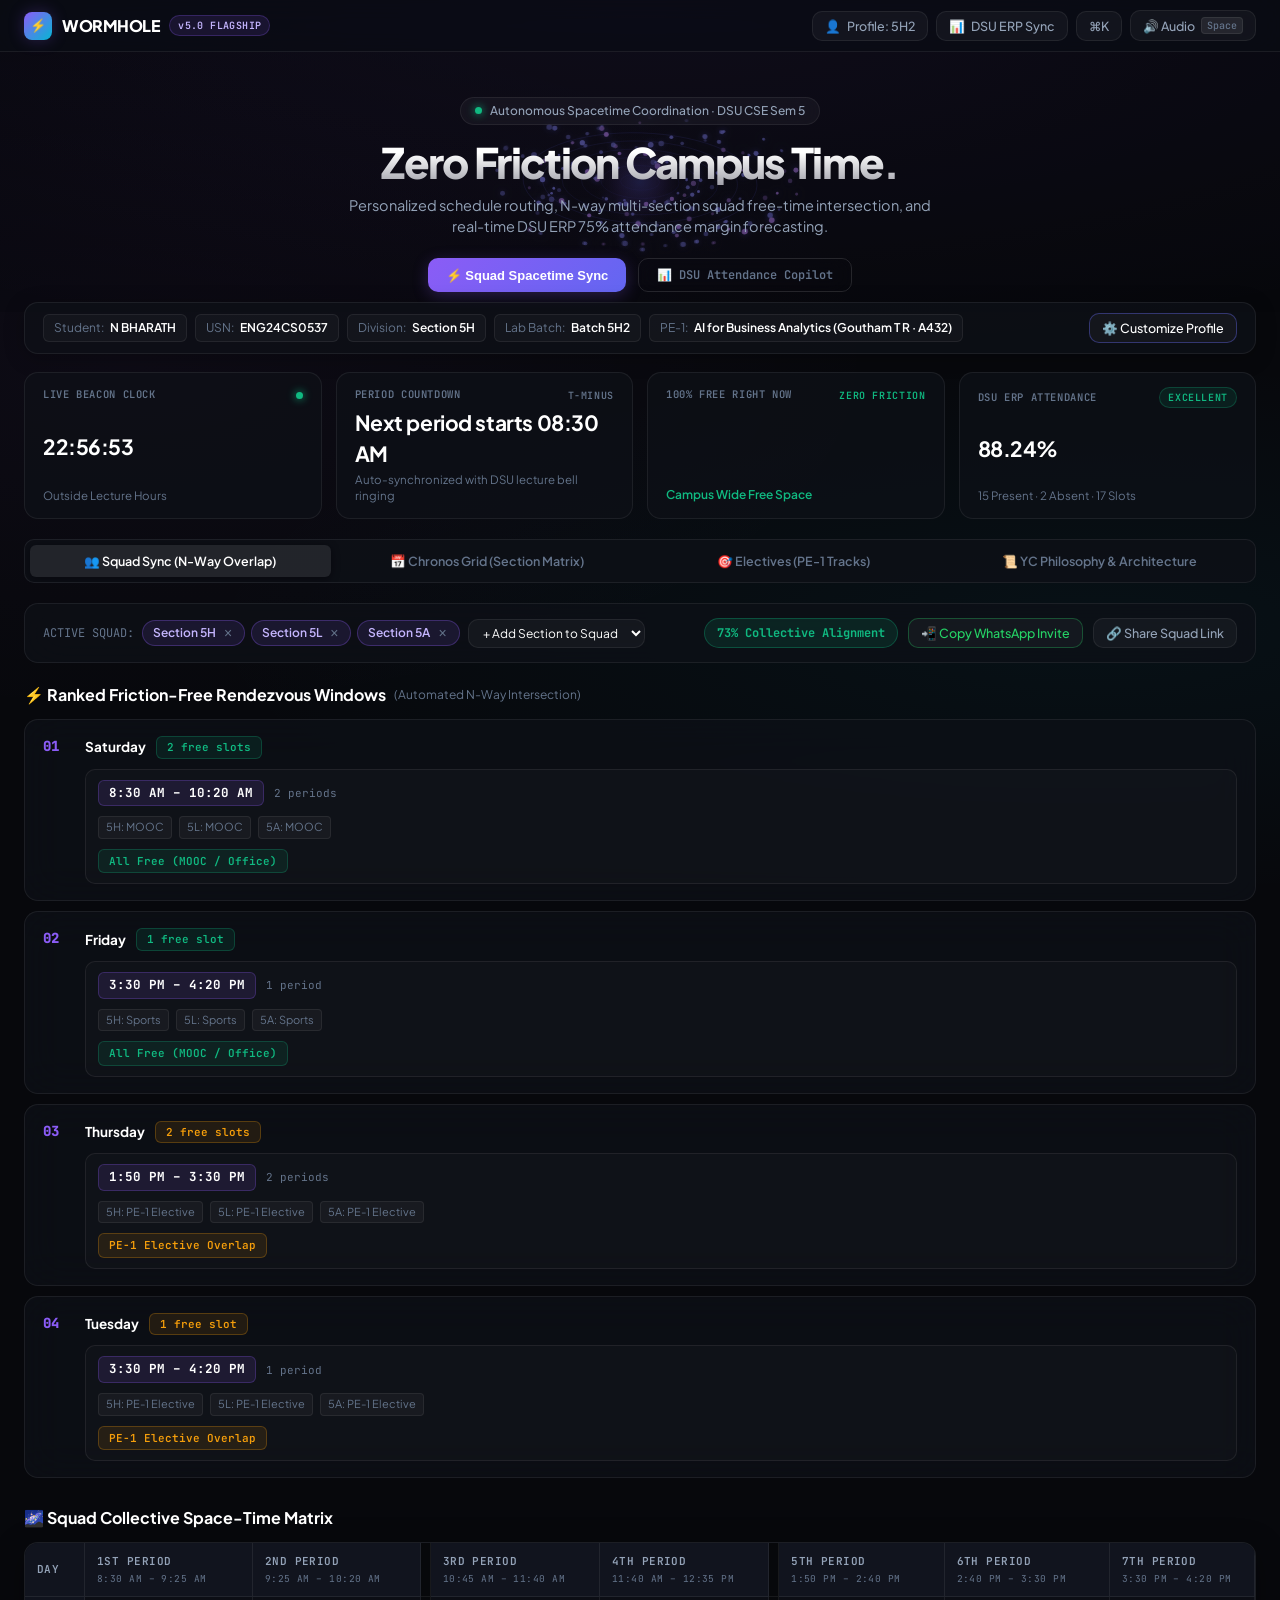
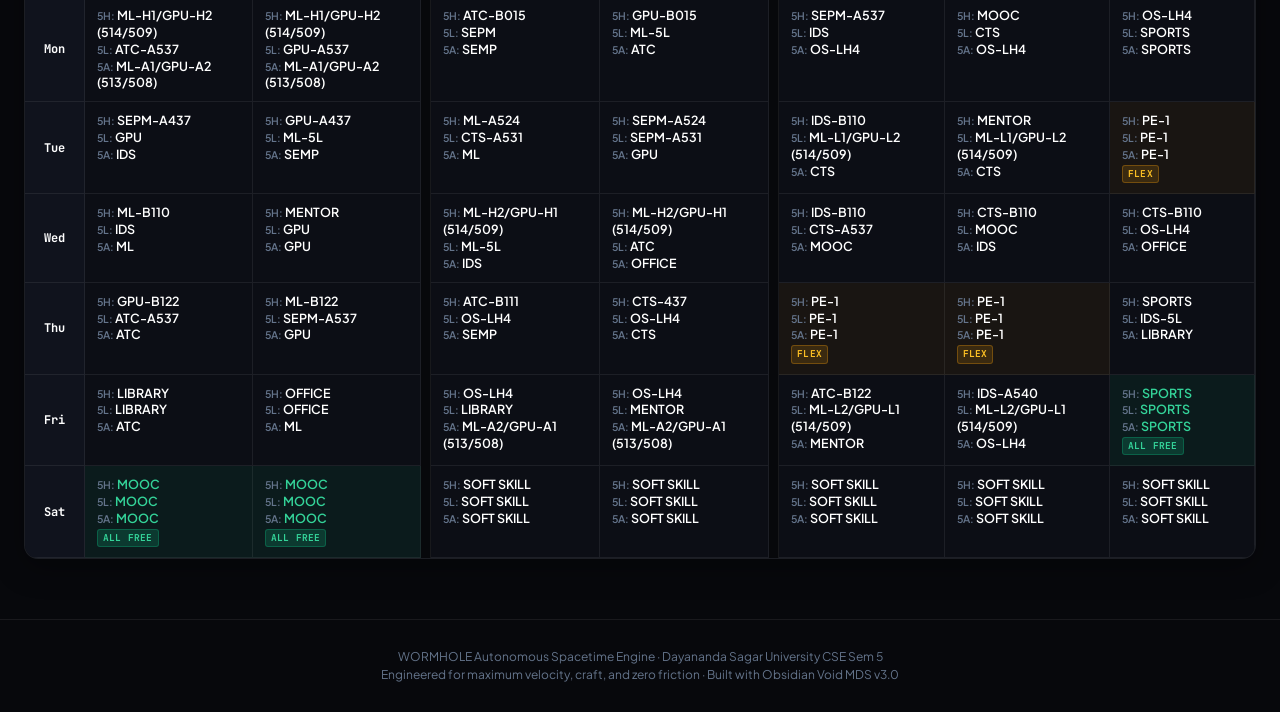
==== commit 7a5c44f6: "feat(erp-sync): Smart DOM-parsing bookmarklet + URL hash bridge + auto-import modal + QR mobile fall" ====
--- a/DSU_Sem5_Timetable_Site.html
+++ b/DSU_Sem5_Timetable_Site.html
@@ -362,13 +362,22 @@
           <span class="badge-version">ums.mydsi.org</span>
         </div>
         <div style="display:flex; align-items:center; gap:8px;">
-          <a id="dsuBookmarkletLink" class="nav-btn" href="#" style="color:var(--accent-cyan); font-size:11px;" title="Drag to bookmarks bar to grab ERP data in one click">⭐ ERP Bookmarklet</a>
+          <button id="erpHowToSyncBtn" class="nav-btn" style="color:var(--accent-cyan); font-size:11px; font-weight:700;">🔗 Sync from ERP</button>
+          <a id="dsuBookmarkletLink" class="nav-btn" href="#" style="color:var(--text-dim); font-size:11px;" title="Drag to bookmarks bar. Go to ums.mydsi.org, click it, Wormhole auto-imports your data.">⭐ Bookmarklet</a>
           <button id="resetAttendanceBtn" class="nav-btn" style="font-size:11px;">↺ Reset</button>
           <button class="chip-remove" id="closeAttendanceModalBtn" style="font-size:18px;">&times;</button>
         </div>
       </div>
 
       <div class="modal-body">
+
+        <!-- ERP Sync Banner (shown when data is default/unsynced) -->
+        <div id="erpSyncBanner" style="display:flex; align-items:center; justify-content:space-between; padding:10px 14px; background:rgba(139,92,246,0.08); border:1px solid rgba(139,92,246,0.25); border-radius:var(--radius-sm); margin-bottom:14px; gap:12px;">
+          <div style="font-size:12px; color:var(--text-muted);">
+            <b style="color:var(--primary-light);">⚡ Live ERP Sync available.</b> Drag the bookmarklet to your browser bar, then go to <b>ums.mydsi.org → Attendance Summary</b> and click it. Your real data auto-imports here.
+          </div>
+          <button id="erpHowToSyncBtn2" class="btn-solid" style="white-space:nowrap; padding:6px 14px; font-size:12px;" onclick="Wormhole.showERPSyncGuide()">How to Sync →</button>
+        </div>
 
         <!-- Top: Overall Summary Strip -->
         <div id="attendanceSummaryStrip" style="display:grid; grid-template-columns:repeat(4,1fr); gap:10px; margin-bottom:18px; padding-bottom:16px; border-bottom:1px solid var(--border-subtle);"></div>
--- a/styles/components.css
+++ b/styles/components.css
@@ -1223,3 +1223,29 @@
   background: rgba(255, 255, 255, 0.07);
   box-shadow: 0 0 12px var(--primary-glow);
 }
+
+/* Outline Button */
+.btn-outline {
+  background: transparent;
+  border: 1px solid var(--border-medium);
+  color: var(--text-dim);
+  padding: 8px 18px;
+  border-radius: var(--radius-sm);
+  font-family: var(--font-mono);
+  font-size: 12px;
+  font-weight: 600;
+  cursor: pointer;
+  transition: all var(--transition-fast);
+}
+
+.btn-outline:hover {
+  background: rgba(255, 255, 255, 0.06);
+  color: var(--text-main);
+  border-color: var(--border-medium);
+}
+
+/* ERP Import Modal fade-in */
+@keyframes fadeInUp {
+  from { opacity: 0; transform: translateY(24px) scale(0.97); }
+  to   { opacity: 1; transform: translateY(0) scale(1); }
+}
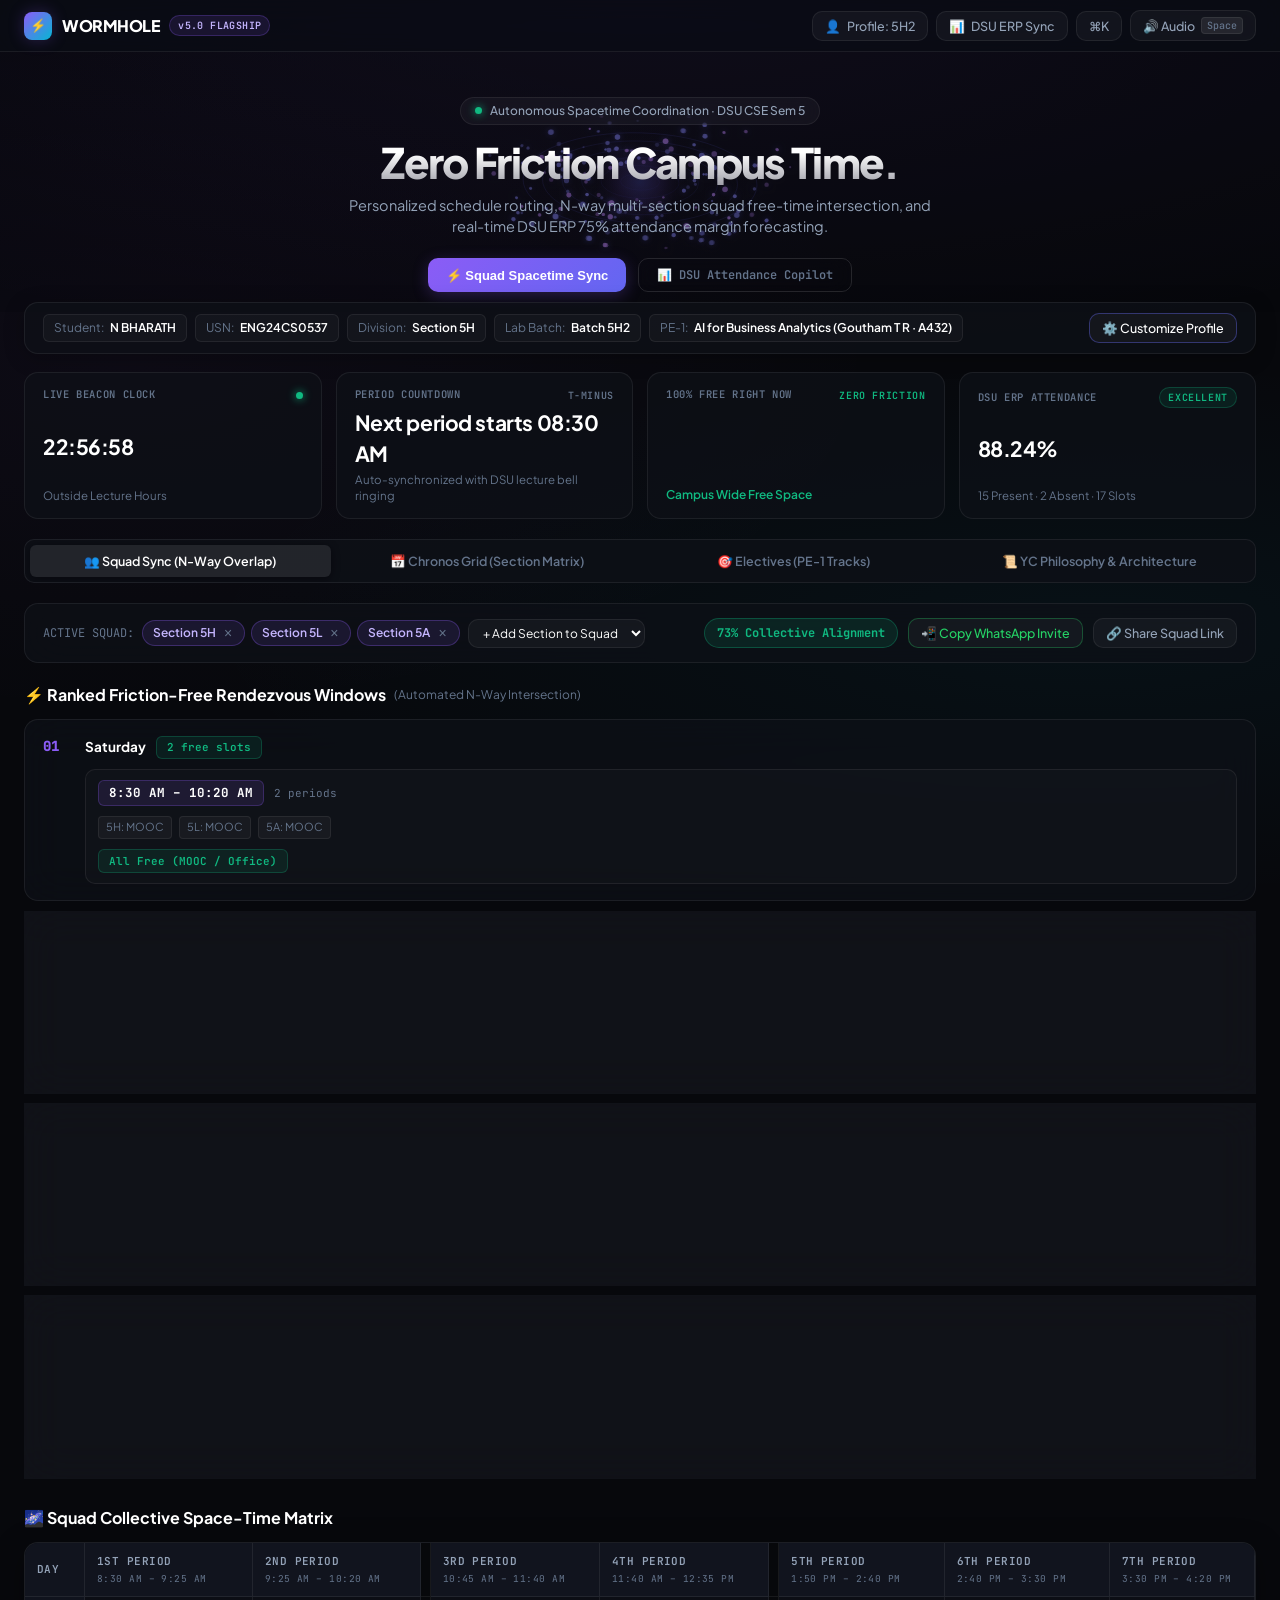
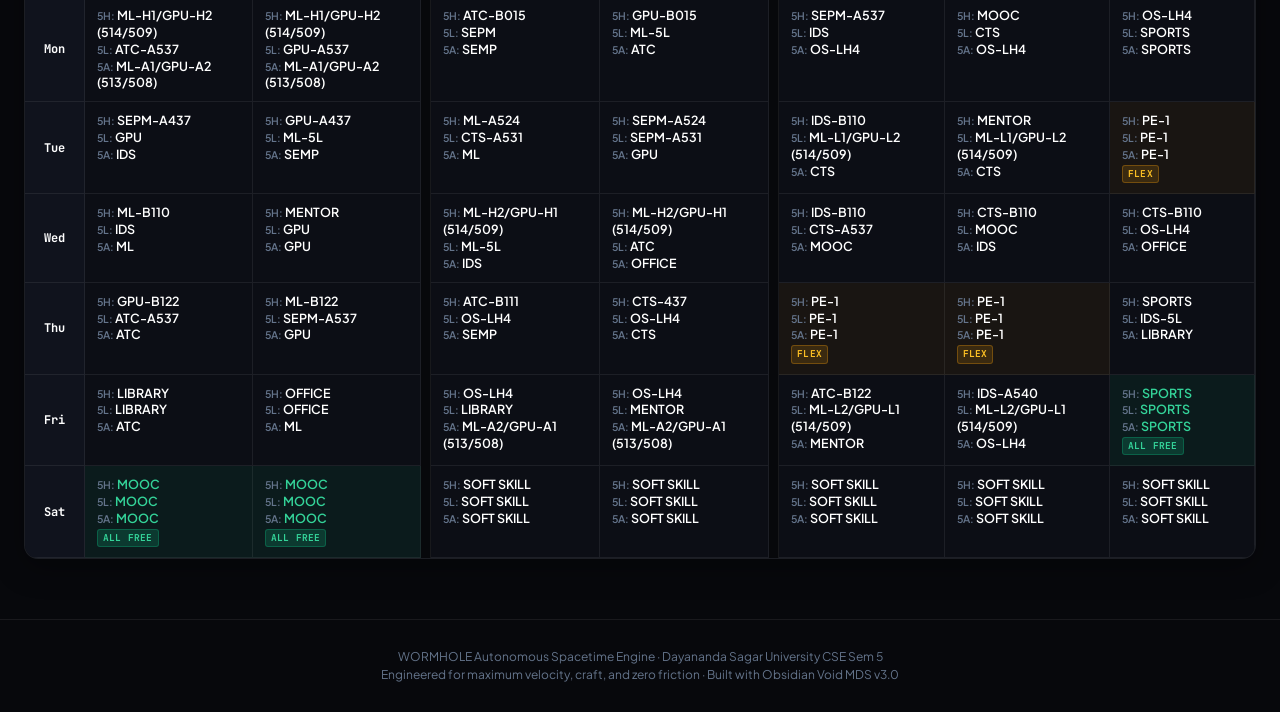
==== commit affe7dad: "feat: add multi-student profile switcher in the profile modal" ====
--- a/DSU_Sem5_Timetable_Site.html
+++ b/DSU_Sem5_Timetable_Site.html
@@ -272,6 +272,12 @@
         <button class="chip-remove" id="closeProfileModalBtn" style="font-size:18px;">&times;</button>
       </div>
       <div class="modal-body">
+
+        <!-- Profile Switcher -->
+        <div style="margin-bottom:18px; padding-bottom:16px; border-bottom:1px solid var(--border-subtle);">
+          <div style="font-size:10px; font-weight:700; letter-spacing:0.08em; color:var(--text-dim); text-transform:uppercase; margin-bottom:8px;">Switch Profile</div>
+          <div id="profileSwitcherList" style="display:flex; gap:8px; flex-wrap:wrap; align-items:center;"></div>
+        </div>
 
         <!-- Identity Block -->
         <div style="margin-bottom:18px; padding-bottom:16px; border-bottom:1px solid var(--border-subtle);">
